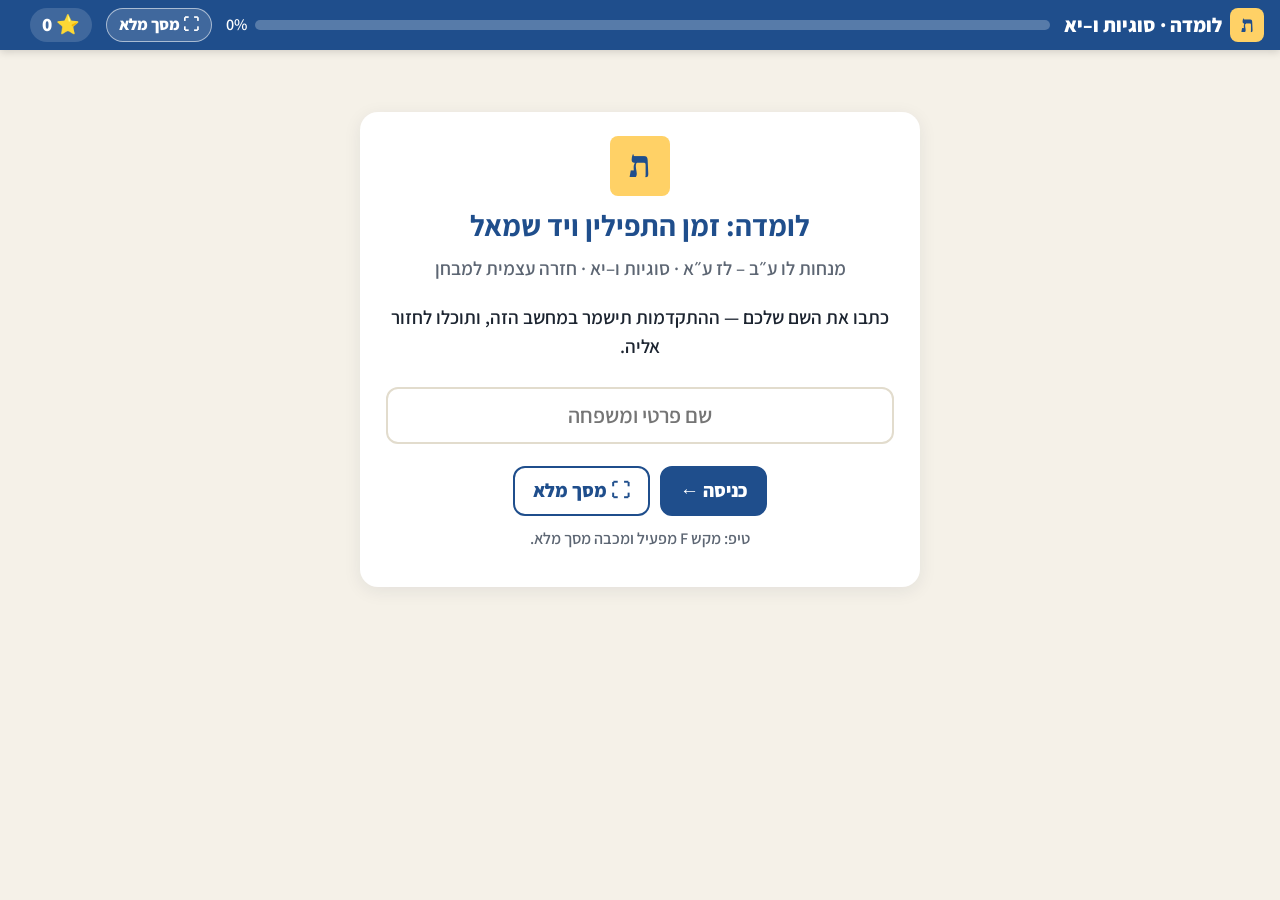
==== tefillin-sugyot-6-11/index.html @ 2b621ed3 "מאגר לומדות משותף: דף בית + לומדת תפילין ו–יא (מסך מלא, השלמת כיסוי)" ====
<!doctype html><html lang="he" dir="rtl"><head><meta charset="utf-8"><meta name="viewport" content="width=device-width,initial-scale=1">
<title>לומדה · סוגיות ו–יא · תפילין (מנחות לו ע״ב – לז ע״א)</title><style>@font-face{font-family:"Assistant";font-weight:600;font-display:swap;src:url([data-uri]) format("truetype")}
@font-face{font-family:"Assistant";font-weight:700;font-display:swap;src:url([data-uri]) format("truetype")}
@font-face{font-family:"Assistant";font-weight:800;font-display:swap;src:url([data-uri]) format("truetype")}
@font-face{font-family:"Frank Ruhl Libre";font-weight:700;font-display:swap;src:url([data-uri]) format("truetype")}
@font-face{font-family:"Frank Ruhl Libre";font-weight:800;font-display:swap;src:url([data-uri]) format("truetype")}
:root{--bg:#f5f1e8;--card:#fff;--ink:#1c2430;--muted:#5d6673;--navy:#1f4e8c;--navy2:#163a69;--gold:#ffd166;--gold2:#c9a227;--line:#e2dccd;--ok:#1f7a4d;--okbg:#e3f4ea;--bad:#b3261e;--badbg:#fbe8e6;--warn:#9a6700;--warnbg:#fff4d6;--side:#fbf8f1}
*{box-sizing:border-box}
html{font-size:19px}
body{margin:0;background:var(--bg);color:var(--ink);font-family:"Assistant",Arial,sans-serif;font-weight:600;line-height:1.55;direction:rtl}
button{font:inherit;cursor:pointer}
.topbar{position:sticky;top:0;z-index:20;display:flex;align-items:center;gap:14px;background:var(--navy);color:#fff;padding:8px 16px;box-shadow:0 2px 8px rgba(0,0,0,.15)}
.menu-btn{background:none;border:0;color:#fff;font-size:1.5rem;padding:0 4px;display:none}
.brand{display:flex;align-items:center;gap:8px;font-weight:800;font-size:1.05rem;white-space:nowrap}
.brand-mark{background:var(--gold);color:var(--navy);border-radius:8px;width:34px;height:34px;display:grid;place-items:center;font-family:"Frank Ruhl Libre",serif;font-weight:800;font-size:1.2rem}
.prog{flex:1;display:flex;align-items:center;gap:8px;font-size:.85rem}
.prog-bar{flex:1;height:10px;background:rgba(255,255,255,.25);border-radius:99px;overflow:hidden}
.prog-fill{height:100%;width:0;background:var(--gold);transition:width .4s}
.pts{background:rgba(255,255,255,.15);border-radius:99px;padding:2px 12px;font-weight:800;white-space:nowrap}
.who{font-size:.85rem;opacity:.9;white-space:nowrap}
.layout{display:flex;align-items:flex-start;max-width:1250px;margin:0 auto}
main{flex:1;min-width:0;padding:22px 20px 60px}
.side{width:290px;flex:0 0 290px;background:var(--side);border-inline-end:1px solid var(--line);min-height:calc(100vh - 52px);padding:14px 10px;position:sticky;top:52px;max-height:calc(100vh - 52px);overflow:auto}
.side h3{margin:6px 8px 8px;color:var(--navy);font-size:.9rem}
.side button.top{display:flex;width:100%;align-items:center;gap:10px;border:0;background:none;text-align:right;padding:9px 10px;border-radius:10px;font-weight:700;color:var(--ink)}
.side button.top:hover{background:#eef2f8}.side button.top.cur{background:#e2eaf6}
.side .ring{width:24px;height:24px;flex:0 0 24px;border-radius:50%;border:2px solid #c9c1ae;display:grid;place-items:center;font-size:.7rem;background:#fff}
.side .ring.part{background:conic-gradient(var(--gold2) var(--p),#fff 0)}
.side .ring.done{background:var(--ok);border-color:var(--ok);color:#fff}
.side .home-link{margin-top:10px;border-top:1px solid var(--line);padding-top:8px}
.scrim{position:fixed;inset:0;background:rgba(0,0,0,.35);z-index:25}
.card{background:var(--card);border-radius:18px;box-shadow:0 4px 18px rgba(30,40,60,.08);padding:24px 26px;max-width:900px;margin:0 auto}
.crumb{display:flex;gap:8px;align-items:center;color:var(--muted);font-size:.85rem;margin-bottom:6px;flex-wrap:wrap}
.pill{border-radius:99px;padding:1px 10px;font-weight:800;font-size:.8rem;background:#e7eef9;color:var(--navy)}
.pill.q{background:#fff1c9;color:#7a5200}.pill.g{background:#efe3ff;color:#5b21b6}.pill.w{background:#dff3e8;color:#14532d}
h1{font-size:1.55rem;color:var(--navy);margin:4px 0 10px;line-height:1.3}
.sub{color:var(--muted);margin:0 0 12px}
.gem{font-family:"Frank Ruhl Libre",serif;font-weight:700;font-size:1.22rem;line-height:1.85;background:#fbf6e9;border-inline-start:5px solid var(--gold2);border-radius:10px;padding:10px 16px;margin:10px 0}
.gem p{margin:4px 0}
.gem .tg{font-family:"Assistant",sans-serif;font-weight:800;font-size:.72rem;background:var(--navy);color:#fff;border-radius:99px;padding:1px 9px;margin-inline-end:8px;vertical-align:3px}
.points{margin:10px 0 0;padding-inline-start:22px}.points li{margin:6px 0}
.points b{color:#7a3e00}
.qtext{font-size:1.25rem;font-weight:800;margin:6px 0 12px;line-height:1.45}
.quote{font-family:"Frank Ruhl Libre",serif;font-weight:700;font-size:1.25rem;line-height:1.8;background:#fbf6e9;border-inline-start:5px solid var(--gold2);border-radius:10px;padding:8px 14px;margin:4px 0 12px}
.opts{display:grid;gap:10px}
.opt{display:flex;align-items:center;gap:12px;text-align:right;border:2px solid var(--line);background:#fff;border-radius:14px;padding:11px 14px;font-weight:700;font-size:1.05rem;transition:.15s}
.opt:hover:not(:disabled){border-color:var(--navy);background:#f3f7fd}
.opt .L{width:30px;height:30px;flex:0 0 30px;border-radius:50%;background:#e7eef9;color:var(--navy);display:grid;place-items:center;font-weight:800}
.opt.wrong{border-color:var(--bad);background:var(--badbg);opacity:.75}.opt.right{border-color:var(--ok);background:var(--okbg)}
.opt.gone{display:none}
.opt:disabled{cursor:default}
.tfrow{display:flex;gap:12px}.tfrow .opt{flex:1;justify-content:center;font-size:1.15rem}
.act{display:flex;gap:10px;align-items:center;flex-wrap:wrap;margin-top:16px}
.btn{border:2px solid var(--navy);background:#fff;color:var(--navy);border-radius:12px;padding:8px 18px;font-weight:800}
.btn.primary{background:var(--navy);color:#fff}.btn.primary:hover{background:var(--navy2)}
.btn.small{padding:4px 12px;font-size:.9rem}.btn:disabled{opacity:.45;cursor:default}
.btn.gold{background:var(--gold);border-color:var(--gold2);color:#3d2c00}
.feedback{margin-top:14px;border-radius:12px;padding:10px 14px;font-weight:700}
.feedback.ok{background:var(--okbg);color:var(--ok);border:1.5px solid #9ad3b4}
.feedback.bad{background:var(--badbg);color:var(--bad);border:1.5px solid #f0b2ac}
.feedback.warn{background:var(--warnbg);color:var(--warn);border:1.5px solid #f2d27a}
.feedback.info{background:#eef3fb;color:var(--navy2);border:1.5px solid #c4d5ef}
.feedback .why{display:block;color:var(--ink);font-weight:600;margin-top:4px}
.navrow{display:flex;justify-content:space-between;align-items:center;margin-top:20px;gap:10px}
.navrow .step{color:var(--muted);font-size:.85rem}
/* bank */
.banktext{font-size:1.15rem;line-height:2.6}
.slot{display:inline-block;min-width:110px;border-bottom:2.5px solid var(--navy);text-align:center;padding:0 8px;margin:0 3px;border-radius:6px 6px 0 0;cursor:pointer;color:var(--navy);font-weight:800;line-height:1.7;vertical-align:baseline;background:#f5f8fd}
.slot.sel{background:#fff3c4;border-color:var(--gold2)}.slot.ok{background:var(--okbg);border-color:var(--ok);color:var(--ok)}.slot.bad{background:var(--badbg);border-color:var(--bad);color:var(--bad)}
.chips{display:flex;flex-wrap:wrap;gap:8px;margin-top:12px;padding:10px;border:2px dashed #cdbf98;border-radius:12px;background:#fffdf6}
.chips .lbl{font-weight:800;color:#7a5200;margin-inline-end:4px;align-self:center}
.chip{border:2px solid #cdbf98;background:#fff;border-radius:99px;padding:4px 14px;font-weight:800;font-size:1.02rem}
.chip:hover{border-color:var(--navy)}.chip.used{opacity:.25;pointer-events:none}
/* match */
.match{display:grid;grid-template-columns:1fr 1fr;gap:10px 18px}
.match .head{font-weight:800;color:var(--muted);font-size:.85rem;text-align:center}
.mi{border:2px solid var(--line);background:#fff;border-radius:12px;padding:9px 12px;font-weight:700;text-align:right;display:flex;align-items:center;gap:8px;min-height:52px}
.mi.ar{font-family:"Frank Ruhl Libre",serif;font-size:1.15rem}
.mi.sel{border-color:var(--gold2);background:#fff6d6}
.mi .n{width:26px;height:26px;flex:0 0 26px;border-radius:50%;display:grid;place-items:center;color:#fff;font-size:.8rem;font-family:"Assistant",sans-serif;font-weight:800}
.mi.ok{border-color:var(--ok)!important;background:var(--okbg)}.mi.bad{border-color:var(--bad)!important;background:var(--badbg)}
/* sort */
.srow{display:flex;align-items:center;gap:10px;flex-wrap:wrap;border:2px solid var(--line);border-radius:12px;padding:8px 12px;margin-bottom:8px}
.srow .t{flex:1 1 240px;font-weight:700}
.srow .cats{display:flex;gap:6px;flex-wrap:wrap}
.cb{border:2px solid var(--line);background:#fff;border-radius:99px;padding:3px 12px;font-weight:800;font-size:.92rem}
.cb.on{background:var(--navy);border-color:var(--navy);color:#fff}
.srow.ok{border-color:var(--ok);background:var(--okbg)}.srow.bad{border-color:var(--bad);background:var(--badbg)}
/* order */
.oitem{display:flex;align-items:center;gap:10px;border:2px solid var(--line);background:#fff;border-radius:12px;padding:8px 10px;margin-bottom:8px;font-weight:700;cursor:grab;user-select:none}
.oitem .num{width:28px;height:28px;flex:0 0 28px;border-radius:50%;background:#e7eef9;color:var(--navy);display:grid;place-items:center;font-weight:800}
.oitem .t{flex:1}.oitem .mv{display:flex;flex-direction:column;gap:2px}
.oitem .mv button{border:1.5px solid var(--line);background:#fff;border-radius:6px;width:34px;height:24px;line-height:1;font-size:.8rem}
.oitem.drag{opacity:.4}.oitem.over{border-color:var(--gold2)}
.oitem.ok{border-color:var(--ok);background:var(--okbg)}.oitem.bad{border-color:var(--bad);background:var(--badbg)}
/* open */
textarea{width:100%;min-height:120px;font:inherit;font-size:1.05rem;border:2px solid var(--line);border-radius:12px;padding:10px 12px;resize:vertical}
textarea:focus,input:focus{outline:none;border-color:var(--navy)}
.model{background:#f3f8ef;border:1.5px solid #b9d9a6;border-radius:12px;padding:10px 14px;margin-top:12px}
.model b{color:var(--ok)}
.self{display:flex;gap:8px;flex-wrap:wrap;margin-top:10px}
.kw{display:flex;gap:6px;flex-wrap:wrap;margin-top:8px}.kw span{border-radius:99px;padding:1px 10px;font-size:.85rem;font-weight:800}
.kw .y{background:var(--okbg);color:var(--ok)}.kw .n{background:#f1f1f1;color:#777}
/* fill */
.fillrow{font-size:1.15rem;display:flex;align-items:center;gap:10px;flex-wrap:wrap}
.fillrow input{font:inherit;font-size:1.1rem;border:2px solid var(--line);border-radius:10px;padding:6px 10px;width:220px}
/* games */
.mem{display:grid;grid-template-columns:repeat(4,1fr);gap:10px}
.mc{height:92px;border-radius:14px;border:2px solid #cdbf98;background:var(--navy);color:transparent;font-weight:800;display:grid;place-items:center;padding:6px;text-align:center;transition:.2s;font-size:1rem}
.mc.up{background:#fff;color:var(--ink)}.mc.ar.up{font-family:"Frank Ruhl Libre",serif;font-size:1.12rem}
.mc.got{background:var(--okbg);border-color:var(--ok);color:var(--ok);cursor:default}
.mc:not(.up):not(.got)::after{content:"?";color:var(--gold);font-size:1.6rem}
.tiles{display:flex;flex-wrap:wrap;gap:8px;min-height:56px;padding:10px;border-radius:12px;border:2px dashed #cdbf98;background:#fffdf6;margin:8px 0}
.tiles.built{background:#f3f7fd;border-color:#b8c9e6}
.tile{border:2px solid #cdbf98;background:#fff;border-radius:10px;padding:6px 14px;font-family:"Frank Ruhl Libre",serif;font-weight:700;font-size:1.25rem}
.tile.l{min-width:46px;font-size:1.5rem}
.tile:hover{border-color:var(--navy)}
.lhint{color:var(--muted);font-weight:700}
/* home / login / end */
.login{max-width:560px;margin:40px auto;text-align:center}
.login input{font:inherit;font-size:1.15rem;border:2px solid var(--line);border-radius:12px;padding:10px 14px;width:100%;margin:6px 0;text-align:center}
.tgrid{display:grid;grid-template-columns:repeat(auto-fill,minmax(230px,1fr));gap:14px;margin:16px 0}
.tcard{border:2px solid var(--line);background:#fff;border-radius:16px;padding:14px 16px;text-align:right;display:flex;flex-direction:column;gap:4px;transition:.15s}
.tcard:hover{border-color:var(--navy);transform:translateY(-2px)}
.tcard .ic{font-size:1.7rem}.tcard .nm{font-weight:800;color:var(--navy);font-size:1.1rem}.tcard .sb{color:var(--muted);font-size:.85rem}
.bar{height:8px;background:#eee;border-radius:99px;overflow:hidden;margin-top:6px}.bar i{display:block;height:100%;background:var(--ok)}
.modes{display:flex;gap:10px;flex-wrap:wrap;justify-content:center;margin-top:10px}
.stars{font-size:2.2rem;text-align:center;letter-spacing:.15em}
.big{font-size:2.6rem;font-weight:800;color:var(--navy);text-align:center}
.tstat{display:grid;grid-template-columns:1fr 2fr auto;gap:8px 12px;align-items:center;margin:14px 0}
.toast{position:fixed;bottom:18px;left:50%;transform:translateX(-50%) translateY(80px);background:#222;color:#fff;border-radius:12px;padding:8px 18px;font-weight:700;transition:.3s;z-index:40}
.toast.show{transform:translateX(-50%) translateY(0)}
.confetti{position:fixed;top:-10px;width:10px;height:14px;z-index:50;animation:fall 1.4s linear forwards;border-radius:2px}
@keyframes fall{to{transform:translateY(105vh) rotate(540deg)}}
@media (max-width:900px){
 html{font-size:17px}
 .menu-btn{display:block}.who{display:none}
 .side{position:fixed;top:0;right:0;height:100vh;max-height:none;z-index:30;transform:translateX(105%);transition:.25s;box-shadow:-4px 0 18px rgba(0,0,0,.2)}
 .side.open{transform:none}
 main{padding:14px 10px 50px}.card{padding:18px 16px}
 .match{grid-template-columns:1fr 1fr;gap:8px}.mi{font-size:.95rem;padding:7px 8px}
 .mem{grid-template-columns:repeat(3,1fr)}.mc{height:84px;font-size:.92rem}
 .prog span{display:none}
}
@media (max-width:520px){.brand-text{display:none}.mem{grid-template-columns:repeat(2,1fr)}.tcard{padding:12px}}

/* click-to-translate */
.gw{cursor:pointer;border-bottom:2px dotted #c9a227;border-radius:3px;transition:background .15s;-webkit-tap-highlight-color:transparent}
.gw:hover,.gw.on{background:#fff0bf}.gw:focus{outline:2px solid #c9a227;outline-offset:1px}
.ghint{margin:2px 0 6px;color:var(--muted);font-size:.85rem}
.gpop{position:fixed;z-index:60;background:#fff;color:#166534;border:2px solid #16a34a;border-radius:10px;padding:7px 14px;box-shadow:0 8px 22px rgba(28,20,12,.2);font-family:"Assistant",sans-serif;font-weight:800;font-size:1.08rem;line-height:1.4;text-align:center;animation:gpin .18s ease-out}
.gpop small{display:block;color:#4b5563;font-weight:600;font-size:.86rem;margin-top:2px}
.gpop::after{content:"";position:absolute;left:var(--ax,50%);bottom:-8px;width:12px;height:12px;background:#fff;border:2px solid #16a34a;border-top:0;border-left:0;transform:translateX(-50%) rotate(45deg)}
.gpop.below::after{bottom:auto;top:-8px;transform:translateX(-50%) rotate(-135deg)}
@keyframes gpin{from{opacity:0;transform:translateY(5px)}to{opacity:1;transform:none}}

/* fullscreen */
.top-fs{background:rgba(255,255,255,.15);border:1.5px solid rgba(255,255,255,.55);color:#fff;border-radius:99px;padding:3px 12px;font-weight:800;font-size:.85rem;white-space:nowrap}
.top-fs:hover{background:rgba(255,255,255,.28)}
.fs-btn[hidden]{display:none}
body.is-fs .topbar{box-shadow:none}
@media (max-width:520px){.top-fs span{display:none}.top-fs{padding:2px 9px;font-size:1rem}}
</style></head><body>
<header class="topbar" id="topbar" hidden><button class="menu-btn" id="menuBtn" aria-label="תפריט">☰</button><div class="brand"><span class="brand-mark">ת</span><span class="brand-text">לומדה · סוגיות ו–יא</span></div><div class="prog"><div class="prog-bar"><div class="prog-fill" id="progFill"></div></div><span id="progText">0%</span></div><button class="fs-btn top-fs" type="button"></button><span class="pts">⭐ <span id="points">0</span></span><span class="who" id="whoName"></span></header>
<div class="layout"><nav class="side" id="side" hidden></nav><main id="view"></main></div><div class="scrim" id="scrim" hidden></div><div class="toast" id="toast"></div><div class="gpop" id="gpop" hidden></div>
<script>/* תוכן הלומדה — סוגיות ו–יא, מנחות לו ע"ב – לז ע"א.
   הגמרא לפי האתר (index.html), רש"י לפי "לשון המפרשים" באתר, תוספות לפי ספריא (מנחות לז ע"א), דפי העבודה של יא ושל קל וחומר. */
window.TOPICS = [
{ id:"f", num:"ו", title:"תפילין אחרי שקיעת החמה", sub:"עשה או לאו · ״השמר״", icon:"🌇", daf:"לו ע״ב",
  learn:{ title:"עשה או לאו?", gemara:[
    ["דעות","אָמַר רַבִּי אֶלְעָזָר: כׇּל הַמַּנִּיחַ תְּפִילִּין אַחַר שְׁקִיעַת הַחַמָּה עוֹבֵר בַּעֲשֵׂה, וְרַבִּי יוֹחָנָן אָמַר: עוֹבֵר בְּלָאו."],
    ["בירור","לֵימָא בְּרַבִּי אָבִין אָמַר רַבִּי אִילְעָא קָא מִיפַּלְגִי, דְּאָמַר רַבִּי אָבִין אָמַר רַבִּי אִילְעָא: כׇּל מָקוֹם שֶׁנֶּאֱמַר ״הִשָּׁמֶר״ ״פֶּן״ וְ״אַל״ — אֵינוֹ אֶלָּא לֹא תַעֲשֶׂה."],
    ["תירוץ","לָא, דְּכוּלֵּי עָלְמָא אִית לְהוּ דְּרַבִּי אָבִין. וְהָכָא בְּהָא קָא מִיפַּלְגִי: מָר סָבַר ״הִשָּׁמֶר״ דְּלָאו — לָאו, וְ״הִשָּׁמֶר״ דַּעֲשֵׂה — עֲשֵׂה; וּמָר סָבַר ״הִשָּׁמֶר״ דַּעֲשֵׂה נָמֵי לָאו."]],
    points:[
    "<b>מצוות עשה</b> — התורה אומרת <b>לעשות</b>. מי שלא עושה — <b>מבטל עשה</b>. <b>לאו</b> (לא תעשה) — התורה <b>אוסרת</b>. מי שעושה — <b>עובר בלאו</b>.",
    "העונש: על <b>לאו</b> — <b>מלקות</b> (רש״י: ״לאו גמור ללקות״); על <b>ביטול עשה</b> — <b>מכת מרדות</b>. לכן לאו חמור יותר.",
    "תפילין רק ביום: <b>״וְשָׁמַרְתָּ אֶת הַחֻקָּה הַזֹּאת לְמוֹעֲדָהּ מִיָּמִים יָמִימָה״</b> — ימים ולא לילות (רש״י ד״ה עובר בלאו: ״דכתיב ושמרת״).",
    "המסקנה: כולם מסכימים שכלל רבי אבין נכון. נחלקו רק ב<b>״השמר״ הנאמר על מצוות עשה</b> (כמו ״ושמרת״ בתפילין): לרבי אלעזר — עשה; לרבי יוחנן — <b>גם לאו</b>."]},
  qs:[
  {k:"sort", q:"מיינו: מצוות עשה או מצוות לא תעשה (לאו)?", cats:["מצוות עשה","לא תעשה (לאו)"],
   items:[["להניח תפילין",0],["לא לגנוב",1],["לשבת בסוכה בחג הסוכות",0],["לא לאכול חזיר",1],["לאכול מצה בליל הסדר",0],["לא לעשות מלאכה בשבת",1]],
   why:"מצוות עשה — התורה מצווה לעשות; לאו — התורה אוסרת לעשות."},
  {k:"match", q:"מי אמר מה? התאימו.", heads:["מי?","מה אמר?"],
   pairs:[["רבי אלעזר","המניח תפילין אחרי השקיעה עובר בעשה"],["רבי יוחנן","המניח תפילין אחרי השקיעה עובר בלאו"],["רבי אבין אמר רבי אילעא","״השמר״, ״פן״ ו״אל״ — לא תעשה"],["רש״י","״וכל השמר לא תעשה הוא״"]],
   why:"רבי אלעזר — עשה; רבי יוחנן — לאו; כלל רבי אבין: השמר, פן ואל — לא תעשה."},
  {k:"mc", q:"מה העונש על כל אחד?", opts:["על לאו — מלקות; על ביטול עשה — מכת מרדות","על שניהם — מלקות","על לאו — מכת מרדות; על ביטול עשה — מלקות","על שניהם אין שום עונש"],
   hint:"רש״י: ״לאו גמור ללקות״.", why:"רש״י: ״לאו גמור ללקות״ — על לאו לוקים מלקות. על ביטול עשה — מכת מרדות."},
  {k:"mc", q:"מי מחמיר יותר במי שמניח תפילין בלילה — ולמה?", opts:["רבי יוחנן — כי לדעתו עובר בלאו, והעונש על לאו (מלקות) חמור יותר","רבי אלעזר — כי עשה חמור מלאו","שניהם שווים — שניהם אוסרים","רבי אלעזר — כי הוא אמר ראשון"],
   why:"לרבי יוחנן עובר בלאו, ולאו חמור מעשה — העונש עליו מלקות."},
  {k:"mc", quote:"״וְשָׁמַרְתָּ אֶת הַחֻקָּה הַזֹּאת לְמוֹעֲדָהּ מִיָּמִים יָמִימָה״", q:"מה לומדים מן הפסוק הזה על תפילין (לפי רש״י)?", opts:["שמניחים תפילין ביום ולא בלילה","שמניחים תפילין רק בשבת","שצריך לשמור את התפילין שלא יאבדו","שמניחים תפילין על יד שמאל"],
   why:"״מימים ימימה״ — ימים ולא לילות. זו המצווה שעליה עובר המניח בלילה."},
  {k:"bank", q:"השלימו את הכלל של רבי אבין אמר רבי אילעא (בחרו מן המחסן):", text:"כל מקום שנאמר [השמר], [פן] ו[אל] — אינו אלא [לא תעשה].", extra:["עשה","ושמרת"],
   why:"״כׇּל מָקוֹם שֶׁנֶּאֱמַר הִשָּׁמֶר, פֶּן וְאַל — אֵינוֹ אֶלָּא לֹא תַעֲשֶׂה״."},
  {k:"mc", stage:1, quote:"לָא, דְּכוּלֵּי עָלְמָא אִית לְהוּ דְּרַבִּי אָבִין.", q:"איזה שלב בסוגיא זה?", opts:["תירוץ","קושיה / בירור","דעות","ראיה מפסוק"],
   why:"הגמרא דוחה את ההצעה שנחלקו בכלל של רבי אבין — זה התירוץ."},
  {k:"sort", q:"מיינו לפי רש״י: ״השמר״ הנאמר על איסור, או ״השמר״ הנאמר על מצוות עשה?", cats:["השמר הנאמר על איסור","השמר הנאמר על מצוות עשה"],
   items:[["״השמר בנגע הצרעת״ (שלא יקוץ את הנגע)",0],["״השמר לך פן תכרות ברית״",0],["״ושמרת את החוקה הזאת״ — תפילין ביום",1]],
   why:"רש״י: השמר בנגע צרעת ו״השמר לך פן תכרות ברית״ — לאו גמור. ״ושמרת״ של תפילין — השמר הנאמר על מצוות עשה."},
  {k:"tf", q:"לפי רבי יוחנן, גם ״השמר״ הנאמר על מצוות עשה הוא לאו.", a:true, why:"״וּמָר סָבַר הִשָּׁמֶר דַּעֲשֵׂה נָמֵי לָאו״ — זה רבי יוחנן."},
  {k:"open", q:"הסבירו במילים שלכם: למה לפי רבי יוחנן מי שמניח תפילין בלילה עובר בלאו?",
   model:"התפילין ביום ולא בלילה, מן הפסוק ״ושמרת את החוקה הזאת... מימים ימימה״. זה ״השמר״ הנאמר על מצוות עשה, ורבי יוחנן סובר שגם השמר כזה הוא לאו (כלל רבי אבין: השמר, פן ואל — לא תעשה). לכן המניח בלילה עובר בלאו.",
   kw:[["ושמרת","השמר"],["לאו","לא תעשה"],["לילה","ימים","לילות"]]},
  {k:"memory", q:"משחק זיכרון: מצאו זוגות — ארמית ותרגום.", pairs:[["קָא מִיפַּלְגִי","חולקים"],["דְּכוּלֵּי עָלְמָא אִית לְהוּ","שכולם סוברים"],["מָר סָבַר","זה סובר"],["נָמֵי","גם"],["לֵימָא","האם נאמר"]]}
  ]},

{ id:"g", num:"ז", title:"תפילין בלילה כדי לשומרן", sub:"מעשה ברבינא ורב אשי", icon:"🌙", daf:"לו ע״ב",
  learn:{ title:"מעשה ברב אשי", gemara:[
    ["היתר","וְאָמַר רַבִּי אֶלְעָזָר: וְאִם לְשׇׁמְרָן — מוּתָּר."],
    ["מעשה","וְאָמַר רָבִינָא: הֲוָה יָתֵיבְנָא קַמֵּיהּ דְּרַב אָשֵׁי וְחָשַׁךְ, וְהִנִּיחַ תְּפִילִּין, וַאֲמַרִי לֵיהּ: לְשׇׁמְרָן קָא בָעֵי לְהוּ מָר? וַאֲמַר לִי: אִין. וַחֲזֵיתֵיהּ לְדַעְתֵּיהּ דְּלָאו לְשׇׁמְרָן הוּא בָּעֵי, קָסָבַר: הֲלָכָה וְאֵין מוֹרִין כֵּן."]],
    points:[
    "<b>״לשומרן״</b> — רש״י: <b>״שלא יאבדו״</b>. מי שמניח תפילין כדי לשמור עליהן — מותר גם אחרי השקיעה.",
    "רבינא ראה את רב אשי מניח תפילין כשהחשיך ושאל: לשמור אותן אתה צריך? רב אשי ענה: <b>״אין״</b> — כן.",
    "אבל רבינא הבין שזו לא הסיבה האמיתית: רב אשי סובר <b>״הלכה ואין מורין כן״</b> — רש״י: הלילה זמן תפילין, אבל לא מורים כך לרבים, <b>שמא ישכחם ויישן בהן</b>."]},
  qs:[
  {k:"mc", quote:"וְאִם לְשׇׁמְרָן — מוּתָּר.", q:"מה פירוש ״לְשׇׁמְרָן״?", opts:["כדי שהתפילין לא יאבדו","כדי לשמור את המצווה בזמנה","כדי להתפלל בהן ערבית","כדי ללמוד בהן תורה"],
   hint:"רש״י: ״שלא...״", why:"רש״י: ״שלא יאבדו — מותר להניחן אפילו לאחר שקיעת החמה״."},
  {k:"match", q:"התאימו כל ביטוי ארמי מן המעשה לתרגום שלו.", heads:["ארמית","עברית"],
   pairs:[["הֲוָה יָתֵיבְנָא קַמֵּיהּ","הייתי יושב לפניו"],["וַאֲמַרִי לֵיהּ","ואמרתי לו"],["קָא בָעֵי לְהוּ מָר","רוצה אותם אדוני"],["וַאֲמַר לִי","ואמר לי"],["אִין","כן"],["וַחֲזֵיתֵיהּ לְדַעְתֵּיהּ","ראיתי את דעתו"]]},
  {k:"order", q:"סדרו את שלבי המעשה לפי הסדר:", items:["רבינא יושב לפני רב אשי","החשיך, ורב אשי מניח תפילין","רבינא שואל: לשמור אותן אתה צריך?","רב אשי עונה: ״אין״ — כן","רבינא מבין: רב אשי סובר ״הלכה ואין מורין כן״"]},
  {k:"tf", q:"רב אשי סובר שהלילה אינו זמן תפילין כלל.", a:false, why:"רש״י ד״ה קסבר הלכה: ״דלילה זמן תפילין הוא״ — רק אין מורין כן."},
  {k:"mc", q:"למה ״אין מורין כן״ — לא אומרים לרבים שמותר להניח תפילין בלילה?", opts:["שמא ישכח את התפילין עליו ויישן בהן","כי בלילה אסור לברך","כי רב אשי לא היה בטוח בדבר","כי בלילה אין רואים את התפילין"],
   hint:"רש״י: ״שמא...״", why:"רש״י: ״ואין מורין כן — שמא ישכחם וישן בהן״."},
  {k:"scramble", q:"סדרו את מילות הגמרא — מה סובר רב אשי?", words:["קָסָבַר:","הֲלָכָה","וְאֵין","מוֹרִין","כֵּן"], tr:"הוא סובר: זו ההלכה, אבל לא מורים כך לרבים."},
  {k:"open", q:"איך רבינא הבין מה באמת חושב רב אשי, אף שרב אשי ענה ״לשמרן״? ולמה רב אשי לא גילה את דעתו?",
   model:"רב אשי הניח תפילין כשהחשיך, ורבינא הבין שהסיבה אינה רק לשמור עליהן: רב אשי סובר ״הלכה ואין מורין כן״ — הלילה זמן תפילין, אבל לא מורים כך לרבים שמא ישכחו ויישנו בהן. לכן ענה שזה ״לשמרן״.",
   kw:[["הלכה"],["אין מורין","מורים","להורות"],["ישכח","יישן","ישן"]]}
  ]},

{ id:"h", num:"ח", title:"הסחת דעת מן התפילין", sub:"קל וחומר מן הציץ", icon:"👑", daf:"לו ע״ב",
  learn:{ title:"קל וחומר מן הציץ", gemara:[
    ["דין","אָמַר רַבָּה בַּר רַב הוּנָא: חַיָּיב אָדָם לְמַשְׁמֵשׁ בַּתְּפִילִּין בְּכׇל שָׁעָה."],
    ["ראיה","קַל וָחוֹמֶר מִצִּיץ: וּמָה צִיץ שֶׁאֵין בּוֹ אֶלָּא אַזְכָּרָה אַחַת, אָמְרָה תּוֹרָה ״וְהָיָה עַל מִצְחוֹ תָּמִיד״ — שֶׁלֹּא יַסִּיחַ דַּעְתּוֹ מִמֶּנּוּ; תְּפִילִּין שֶׁיֵּשׁ בָּהֶן אַזְכָּרוֹת הַרְבֵּה — עַל אַחַת כַּמָּה וְכַמָּה!"]],
    points:[
    "<b>למשמש</b> — לגעת בתפילין, כדי <b>שלא יסיח דעתו</b> מהן.",
    "<b>אזכרה</b> = <b>שם של ה׳</b>. ב<b>ציץ</b> של הכהן הגדול (על מצחו) — אזכרה <b>אחת</b>; בתפילין — אזכרות <b>הרבה</b>.",
    "<b>קל וחומר</b>: משווים מקרה <b>קל</b> למקרה <b>חמור</b>. אם הדין חל במקרה הקל — <b>על אחת כמה וכמה</b> שהוא חל במקרה החמור.",
    "כאן: הציץ הוא הקל, התפילין הן החמור. אם על הציץ נאמר ״תמיד״ — קל וחומר שאסור להסיח דעת מן התפילין."]},
  qs:[
  {k:"mc", quote:"חַיָּיב אָדָם לְמַשְׁמֵשׁ בַּתְּפִילִּין בְּכׇל שָׁעָה", q:"מה פירוש ״לְמַשְׁמֵשׁ בַּתְּפִילִּין״?", opts:["לגעת בתפילין כדי לא להסיח דעת מהן","לחלוץ ולהניח אותן שוב ושוב","לבדוק אצל סופר שהן כשרות","לנקות את הרצועות"],
   why:"נוגעים בתפילין כל הזמן — שלא יסיח דעתו מהן."},
  {k:"fill", q:"השלימו:", before:"אַזְכָּרָה היא שם של", after:"", alts:["ה","השם","הקבה","הקדוש ברוך הוא","ה'","הקב\"ה"], why:"אזכרה = שם ה׳. בציץ אחת, בתפילין הרבה."},
  {k:"bank", q:"בנו את הקל וחומר של רבה בר רב הונא (בחרו מן המחסן):", text:"בציץ יש רק [אזכרה אחת], ובתפילין יש [אזכרות הרבה]. על הציץ אמרה התורה ״והיה על מצחו [תמיד]״ — שלא [יסיח דעתו] ממנו. לכן [על אחת כמה וכמה] בתפילין.", extra:["פעם בשנה","ישכח"],
   why:"זה בדיוק לשון הגמרא: ״ומה ציץ שאין בו אלא אזכרה אחת... תפילין שיש בהן אזכרות הרבה — על אחת כמה וכמה״."},
  {k:"mc", q:"במקרה הזה — מה ה״קל״ ומה ה״חמור״?", opts:["הציץ הוא הקל, והתפילין הן החמור","התפילין הן הקל, והציץ הוא החמור","שניהם קלים","שניהם חמורים באותה מידה"],
   why:"בתפילין יש אזכרות הרבה — הן החמורות."},
  {k:"match", q:"תרגול מדף העבודה: התאימו לכל מקרה ״קל״ את המקרה ה״חמור״ שלו.", heads:["הקל","החמור"],
   pairs:[["חנות מכולת קטנה מתקינה מצלמות","סניף בנק ענק"],["התורה מצווה לעזור גם לשונא שבהמתו נפלה","לעזור לחבר טוב"],["ציץ — אזכרה אחת","תפילין — אזכרות הרבה"],["מרים דיברה על משה מתוך דאגה — ונענשה","מי שמדבר על חברו מתוך שנאה"]],
   why:"בכל זוג: אם כך בקל — על אחת כמה וכמה בחמור."},
  {k:"tf", q:"קל וחומר פירושו: אם הדין חל במקרה החמור — כל שכן במקרה הקל.", a:false, why:"להפך: מן הקל לומדים על החמור."},
  {k:"open", q:"חברו קל וחומר משלכם (״אם... — קל וחומר ש...״), וכתבו מה הקל ומה החמור.",
   model:"לדוגמה: אם אסור לדבר בכיתה בזמן שהמורה מסביר — קל וחומר שאסור לדבר בבית הכנסת בזמן קריאת התורה. הקל: הכיתה; החמור: קריאת התורה.",
   kw:[["קל וחומר","כל שכן","על אחת כמה וכמה","קו״ח"],["אם"]]}
  ]},

{ id:"i", num:"ט", title:"באיזו יד? · חלק א", sub:"שלושה פסוקים · רבי יוסי החורם", icon:"✋", daf:"לו ע״ב – לז ע״א",
  learn:{ title:"״ידך״ — זו שמאל", gemara:[
    ["ברייתא","תָּנוּ רַבָּנַן: ״יָדְךָ״ — זוֹ שְׂמֹאל. אַתָּה אוֹמֵר שְׂמֹאל, אוֹ אֵינוֹ אֶלָּא יָמִין?"],
    ["סיוע","תַּלְמוּד לוֹמַר: ״אַף יָדִי יָסְדָה אֶרֶץ וִימִינִי טִפְּחָה שָׁמָיִם״, וְאוֹמֵר: ״יָדָהּ לַיָּתֵד תִּשְׁלַחְנָה וִימִינָהּ לְהַלְמוּת עֲמֵלִים״, וְאוֹמֵר: ״לָמָּה תָשִׁיב יָדְךָ וִימִינֶךָ מִקֶּרֶב חֵיקְךָ כַלֵּה״."],
    ["קושיה","רַבִּי יוֹסֵי הַחוֹרָם אוֹמֵר: מָצִינוּ יָמִין שֶׁנִּקְרָא יָד, שֶׁנֶּאֱמַר: ״וַיַּרְא יוֹסֵף כִּי יָשִׁית אָבִיו יַד יְמִינוֹ״."],
    ["תשובה","וְאִידַּךְ — ״יַד יְמִינוֹ״ אִיקְּרִי, ״יָד״ סְתָמָא לָא אִיקְּרִי."]],
    points:[
    "בתורה כתוב רק <b>״ידך״</b> — לא מפורש איזו יד.",
    "בשלושה פסוקים כתובים גם <b>״יד״</b> וגם <b>״ימין״</b>. רש״י: ״מדכתיב ידי וימין — שמע מינה יד היינו שמאל״.",
    "<b>רבי יוסי החורם</b> מקשה: מצאנו שגם ימין נקראת יד — ״יד ימינו״ (יעקב ויוסף).",
    "התשובה: רק כשכתוב במפורש <b>״יד ימינו״</b> זו ימין; <b>״יד״ סתם</b> — אינה ימין."]},
  qs:[
  {k:"mc", q:"למה הברייתא צריכה בכלל להוכיח ש״ידך״ היא שמאל?", opts:["כי בתורה כתוב רק ״ידך״, ולא מפורש איזו יד","כי בתורה כתוב במפורש ״יד ימין״","כי רוב האנשים כותבים בשמאל","כי התפילין קשורות על הראש"],
   why:"״ידך״ סתם — צריך ללמוד מאיזה פסוק שזו שמאל."},
  {k:"match", q:"השלימו כל פסוק: התאימו את חלק ה״יד״ לחלק ה״ימין״ שלו.", heads:["יד","ימין"],
   pairs:[["אַף יָדִי יָסְדָה אֶרֶץ","וִימִינִי טִפְּחָה שָׁמָיִם"],["יָדָהּ לַיָּתֵד תִּשְׁלַחְנָה","וִימִינָהּ לְהַלְמוּת עֲמֵלִים"],["לָמָּה תָשִׁיב יָדְךָ","וִימִינֶךָ מִקֶּרֶב חֵיקְךָ כַלֵּה"]],
   gem:true, why:"בכל פסוק — גם יד וגם ימין."},
  {k:"bank", q:"איך הפסוקים מוכיחים? השלימו מן המחסן:", text:"בכל פסוק כתובים גם [יד] וגם [ימין]. מכיוון שה[ימין] כתוב לחוד — ה״יד״ בפסוק היא [שמאל].", extra:["ראש","לב"],
   why:"רש״י: ״מדכתיב ידי וימין — שמע מינה יד היינו שמאל״."},
  {k:"mc", stage:1, quote:"מָצִינוּ יָמִין שֶׁנִּקְרָא יָד, שֶׁנֶּאֱמַר: ״וַיַּרְא יוֹסֵף כִּי יָשִׁית אָבִיו יַד יְמִינוֹ״", q:"איזה שלב בסוגיא זה?", opts:["קושיה","תשובה / תירוץ","ראיה לברייתא","דין"],
   why:"רבי יוסי החורם מקשה על הראיה מן הפסוקים."},
  {k:"mc", quote:"״יַד יְמִינוֹ״ אִיקְּרִי, ״יָד״ סְתָמָא לָא אִיקְּרִי",noGloss:1, q:"מה ענו לרבי יוסי החורם?", opts:["רק כשכתוב ״יד ימינו״ זו ימין; ״יד״ סתם אינה ימין","אצל יוסף ״יד״ היא תמיד שמאל","רבי יוסי החורם צודק — מניחים בימין","הפסוק אצל יוסף מדבר על יד חלשה"],
   why:"״יד ימינו״ — נקראת כך רק עם המילה ״ימינו״. ״יד״ סתם — לא."},
  {k:"match", q:"תרגמו: התאימו ארמית לעברית.", heads:["ארמית","עברית"],
   pairs:[["תָּנוּ רַבָּנַן","שנו חכמים"],["וְאִידַּךְ","והתנא האחר"],["אִיקְּרִי","נקרא"],["סְתָמָא לָא אִיקְּרִי","סתם אינה נקראת"]]},
  {k:"open", q:"כתבו את הוויכוח כשיחה קצרה: מה אומר רבי יוסי החורם, ומה עונים לו?",
   model:"רבי יוסי החורם: ״מצאנו שגם ימין נקראת יד — ׳יד ימינו׳ אצל יוסף!״ התשובה: ״שם כתוב במפורש ׳ימינו׳. אבל ׳יד׳ סתם — אינה ימין, ולכן ׳ידך׳ היא שמאל.״",
   kw:[["יד ימינו","ימינו"],["סתם","סתמא"],["שמאל"]]}
  ]},

{ id:"j", num:"י", title:"באיזו יד? · חלק ב", sub:"רבי נתן · רב אשי ״ידכה״", icon:"✍️", daf:"לז ע״א",
  learn:{ title:"עוד שתי דרכים: רבי נתן ורב אשי", gemara:[
    ["סיוע","רַבִּי נָתָן אוֹמֵר: אֵינוֹ צָרִיךְ, הֲרֵי הוּא אוֹמֵר ״וּקְשַׁרְתָּם״ ״וּכְתַבְתָּם״ — מָה כְּתִיבָה בְּיָמִין, אַף קְשִׁירָה בְּיָמִין; וְכֵיוָן דִּקְשִׁירָה בְּיָמִין — הַנָּחָה בִּשְׂמֹאל הִיא."],
    ["השלמה","וְרַבִּי יוֹסֵי הַחוֹרָם, הַנָּחָה דְּבִשְׂמֹאל מְנָא לֵיהּ? נָפְקָא לֵיהּ מֵהֵיכָא דְּנָפְקָא לֵיהּ לְרַבִּי נָתָן."],
    ["סיוע","רַב אָשֵׁי אָמַר: מִ״יָּדְכָה״ כְּתִיב, בְּהֵ״י — כֵּהָה."],
    ["קושיה","אֲמַר לֵיהּ רַבִּי אַבָּא לְרַב אָשֵׁי: וְאֵימָא ״יָדְךָ״ שֶׁבְּכֹחַ? אֲמַר לֵיהּ: מִי כְּתִיב בְּחֵי״ת?"]],
    points:[
    "<b>רבי נתן</b>: ״וקשרתם״ סמוך ל״וכתבתם״ — כותבים ב<b>ימין</b>, אז גם קושרים ב<b>ימין</b>. רש״י: אם התפילין על ימין — אי אפשר לקשור אותן בימין, ולכן <b>ההנחה בשמאל</b>.",
    "<b>רבי יוסי החורם</b> (שדחה את הפסוקים) לומד <b>מאותו מקום של רבי נתן</b>.",
    "<b>רב אשי</b>: ״ידכה״ כתוב ב<b>ה׳</b> — מחלקים לשתי מילים: <b>יד + כהה</b> = יד חלשה = שמאל (רש״י: ״יד כהה, עמיא בלא כח״).",
    "<b>רבי אבא</b>: אולי ״ידך שבכח״ — היד החזקה? <b>רב אשי</b>: אז היה כתוב ב<b>ח׳</b> (״ידכח״, מלשון כח) — ״מי כתיב בחי״ת?״"]},
  qs:[
  {k:"order", q:"סדרו את שרשרת הלימוד של רבי נתן:", items:["״וּכְתַבְתָּם״ — כותבים ביד ימין","״וּקְשַׁרְתָּם״ — גם קושרים ביד ימין","מי שקושר בימין — ידו הימנית עסוקה בקשירה","לכן מניחים את התפילין על יד שמאל"]},
  {k:"mc", q:"לפי רש״י, למה ״קשירה בימין״ פירושה ״הנחה בשמאל״?", opts:["אם התפילין על יד ימין — אי אפשר לקשור אותן ביד ימין","כי יד שמאל קרובה ללב","כי כך כתוב במפורש בתורה","כי הכתיבה נעשית בשמאל"],
   hint:"נסו לקשור משהו על היד שבה אתם קושרים...", why:"רש״י: ״דאי הנחה על ימין — שוב אינו יכול לקושרה בימין״."},
  {k:"mc", quote:"וְרַבִּי יוֹסֵי הַחוֹרָם, הַנָּחָה דְּבִשְׂמֹאל מְנָא לֵיהּ?", q:"מאיפה רבי יוסי החורם יודע שמניחים בשמאל?", opts:["מאותו מקום של רבי נתן — ״וקשרתם״ ״וכתבתם״","מן הפסוק ״יד ימינו״","מ״ידכה״ של רב אשי","הוא סובר שמניחים בימין"],
   why:"״נָפְקָא לֵיהּ מֵהֵיכָא דְּנָפְקָא לֵיהּ לְרַבִּי נָתָן״."},
  {k:"bank", q:"פרקו את המילה ״יָדְכָה״ כמו רב אשי:", text:"״יָדְכָה״ = [יד] + [כהה] — כלומר יד [חלשה], יד שמאל.", extra:["כח","חזקה","כף"],
   why:"רב אשי: ״בְּהֵ״י — כֵּהָה״. רש״י: ״יד כהה, עמיא בלא כח״."},
  {k:"mc", q:"רבי אבא הציע ״ידך שבכח״. אילו זו הייתה הכוונה — איך הייתה המילה צריכה להיכתב?", opts:["ידכח — בח׳, מלשון כח","ידכה — בה׳","ידך — בלי אות נוספת","ידיך — בלשון רבים"],
   why:"רב אשי: ״מי כתיב בחי״ת?״ — לא כתוב ״ידכח״ אלא ״ידכה״."},
  {k:"match", q:"תרגמו: התאימו ארמית לעברית.", heads:["ארמית","עברית"],
   pairs:[["מְנָא לֵיהּ","מניין לו"],["נָפְקָא לֵיהּ מֵהֵיכָא דְּנָפְקָא לֵיהּ","יוצא לו מאותו מקום"],["וְכֵיוָן","והואיל"],["וְאֵימָא","שמא תאמר"],["מִי כְּתִיב","האם כתוב"]]},
  {k:"tf", q:"רבי אבא חשב ש״ידך״ אולי היא היד החזקה.", a:true, why:"״וְאֵימָא יָדְךָ שֶׁבְּכֹחַ״ — היד שיש בה כוח."}
  ]},

{ id:"k", num:"יא", title:"איטר, שולט בשתי ידיו וגידם", sub:"רש״י ותוספות · תירוץ אביי", icon:"🤲", daf:"לז ע״א",
  learn:{ title:"מי מניח — ועל איזו יד?", gemara:[
    ["דעות","כְּתַנָּאֵי: ״יָדְכָה״ בְּהֵ״י — זוֹ שְׂמֹאל. אֲחֵרִים אוֹמְרִים: ״יָדְךָ״ לְרַבּוֹת אֶת הַגִּידֵּם."],
    ["ברייתא ב","תַּנְיָא אִידַּךְ: אֵין לוֹ זְרוֹעַ — פָּטוּר מִן הַתְּפִילִּין; אֲחֵרִים אוֹמְרִים: ״יָדְכָה״ לְרַבּוֹת אֶת הַגִּידֵּם."],
    ["ברייתא","תָּנוּ רַבָּנַן: אִטֵּר מַנִּיחַ תְּפִילִּין בִּימִינוֹ, שֶׁהוּא שְׂמֹאלוֹ."],
    ["קושיה","וְהָתַנְיָא: מַנִּיחַ בִּשְׂמֹאלוֹ שֶׁהוּא שְׂמֹאלוֹ שֶׁל כׇּל אָדָם!"],
    ["תירוץ","אֲמַר אַבַּיֵּי: כִּי תַּנְיָא הָהִיא — בְּשׁוֹלֵט בִּשְׁתֵּי יָדָיו."]],
    points:[
    "<b>גידם</b> — רש״י: ״שאין לו יד״: כף היד נקטעה, אבל <b>הזרוע נשארה</b> — <b>חייב</b> (״ידכה״ — יד רצוצה ומקולקלת).",
    "<b>אין לו זרוע</b> (שמאל) — <b>פטור</b>, כי אין לו מקום להניח תפילין של יד.",
    "תוספות: <b>״מר אמר חדא ומר אמר חדא ולא פליגי״</b> — בברייתא השנייה אין מחלוקת: כל אחד מדבר על מקרה אחר.",
    "<b>איטר</b> (רוב כוחו בשמאל) מניח על <b>ימינו</b> — שהיא החלשה שלו. <b>אביי</b>: הברייתא ״מניח בשמאלו״ מדברת ב<b>שולט בשתי ידיו</b> — מניח בשמאל, ״שמאל לכל אדם״ (רש״י)."]},
  qs:[
  {k:"sort", q:"מיינו: על איזו יד מניח כל אחד — או שהוא פטור?", cats:["יד ימין","יד שמאל","פטור"],
   items:[["אדם רגיל (כוחו בימין)",1],["איטר — רוב כוחו בשמאל",0],["שולט בשתי ידיו",1],["מי שאין לו זרוע שמאל כלל",2]],
   why:"איטר — בימינו שהיא שמאלו; שולט בשתי ידיו — בשמאל כמו כל אדם; אין לו זרוע — פטור."},
  {k:"mc", q:"מה ההבדל בין גידם לבין מי שאין לו זרוע?", opts:["לגידם אין כף יד אבל יש זרוע — ולמי שאין לו זרוע אין מקום להניח","גידם הוא איטר, ומי שאין לו זרוע הוא שולט בשתי ידיו","אין שום הבדל — שניהם פטורים","לגידם אין זרוע, ולשני אין רק אצבע"],
   hint:"רש״י על הגידם: ״שאין לו יד״...", why:"גידם — כף ידו נקטעה, הזרוע נשארה: חייב. אין לו זרוע — פטור."},
  {k:"tf", quote:"תוספות: ״מָר אָמַר חֲדָא וּמָר אָמַר חֲדָא, וְלָא פְּלִיגֵי״",noGloss:1, q:"לפי תוספות, תנא קמא ו״אחרים״ בברייתא השנייה חולקים זה על זה.", a:false,
   why:"״ולא פליגי״ — תנא קמא מדבר על מי שאין לו זרוע (פטור), ו״אחרים״ על גידם שיש לו זרוע (חייב)."},
  {k:"mc", stage:1, quote:"וְהָתַנְיָא: מַנִּיחַ בִּשְׂמֹאלוֹ שֶׁהוּא שְׂמֹאלוֹ שֶׁל כׇּל אָדָם!", q:"איזה שלב בסוגיא זה?", opts:["קושיה","תירוץ","דעות","הלכה למסקנה"],
   why:"״והתניא״ — מביאים ברייתא שסותרת: זו קושיה."},
  {k:"mc", q:"איך אביי מיישב את שתי הברייתות על האיטר?", opts:["הברייתא ״מניח בשמאלו״ מדברת במי ששולט בשתי ידיו","הברייתא ״והתניא״ היא טעות","איטר בוחר באיזו יד להניח, כרצונו","אחת מדברת ביום ואחת בלילה"],
   why:"״אֲמַר אַבַּיֵּי: כִּי תַּנְיָא הָהִיא — בְּשׁוֹלֵט בִּשְׁתֵּי יָדָיו״."},
  {k:"match", q:"תרגמו: התאימו ארמית לעברית.", heads:["ארמית","עברית"],
   pairs:[["כְּתַנָּאֵי","כמחלוקת תנאים"],["תַּנְיָא אִידַּךְ","נשנתה ברייתא אחרת"],["וְהָתַנְיָא","והרי שנויה ברייתא"],["כִּי תַּנְיָא הָהִיא","כשנשנתה הברייתא הזו"],["מָר אָמַר חֲדָא","זה אמר דבר אחד"],["וְלָא פְּלִיגֵי","ואינם חולקים"]]},
  {k:"open", q:"הסבירו: מה צריך כדי להיות חייב בתפילין של יד? היעזרו בגידם, במי שאין לו זרוע ובתוספות.",
   model:"צריך מקום להניח — הזרוע. גידם (אין לו כף יד, יש זרוע) — חייב, כי יש לו זרוע. מי שאין לו זרוע שמאל — פטור, כי אין לו מקום להניח. לכן תוספות אומרים ״ולא פליגי״ — כל אחד בברייתא מדבר על מקרה אחר.",
   kw:[["זרוע"],["גידם"],["פטור"],["חייב"]]}
  ]},

{ id:"z", num:"★", title:"סיכום ומשחקי ארמית", sub:"שלושה מקורות · משחקים", icon:"🏆", daf:"ו–יא",
  learn:{ title:"סיכום: שלושה מקורות ליד שמאל", gemara:[
    ["ט","״אַף יָדִי יָסְדָה אֶרֶץ וִימִינִי טִפְּחָה שָׁמָיִם״ — ״יד״ לחוד ו״ימין״ לחוד."],
    ["י","מָה כְּתִיבָה בְּיָמִין, אַף קְשִׁירָה בְּיָמִין."],
    ["י","מִ״יָּדְכָה״ כְּתִיב, בְּהֵ״י — כֵּהָה."]],
    points:[
    "<b>תנא קמא בברייתא</b> (״תנו רבנן״) — משלושה פסוקים שכתוב בהם ״יד״ וגם ״ימין״.",
    "<b>רבי נתן</b> — מ״וקשרתם״ ״וכתבתם״: כתיבה בימין, קשירה בימין, הנחה בשמאל.",
    "<b>רב אשי</b> — מ״ידכה״ בה׳: יד כהה, היד החלשה.",
    "ועכשיו — משחקי ארמית מכל הסוגיות! 🎮"]},
  qs:[
  {k:"match", q:"מי לומד מאיפה? התאימו.", heads:["מי?","מאיפה לומד שמניחים בשמאל?"],
   pairs:[["תנא קמא בברייתא (״תנו רבנן״)","שלושה פסוקים עם ״יד״ וגם ״ימין״"],["רבי נתן","״וקשרתם״ ״וכתבתם״ — כתיבה וקשירה בימין"],["רב אשי","״ידכה״ בה׳ — יד כהה"]]},
  {k:"open", q:"כתבו מהזיכרון את שלושת המקורות לכך שמניחים תפילין ביד שמאל — ומי אמר כל אחד.",
   model:"1. תנא קמא בברייתא — מפסוקים שכתוב בהם ״יד״ וגם ״ימין״ (״אף ידי יסדה ארץ וימיני טפחה שמים״). 2. רבי נתן — ״וקשרתם... וכתבתם״: כתיבה בימין, קשירה בימין, ולכן הנחה בשמאל. 3. רב אשי — ״ידכה״ בה׳: יד כהה, חלשה.",
   kw:[["פסוק","ימין","ימיני"],["רבי נתן","וקשרתם","וכתבתם"],["רב אשי","ידכה","כהה"]]},
  {k:"memory", q:"משחק זיכרון גדול: ארמית מכל הסוגיות.", pairs:[["הֲוָה יָתֵיבְנָא קַמֵּיהּ","הייתי יושב לפניו"],["קָסָבַר","סובר"],["וְאִידַּךְ","והתנא האחר"],["מְנָא לֵיהּ","מניין לו"],["מִי כְּתִיב","האם כתוב"],["וְלָא פְּלִיגֵי","ואינם חולקים"]], big:1},
  {k:"letters", q:"אותיות מבולבלות: סדרו את האותיות למילה הארמית.", items:[["אידך","האחר"],["קסבר","סובר"],["נמי","גם"],["איקרי","נקרא"],["פליגי","חולקים"]]},
  {k:"scramble", q:"סדרו את מילות הגמרא (סוגיה ט):", words:["״יַד","יְמִינוֹ״","אִיקְּרִי,","״יָד״","סְתָמָא","לָא","אִיקְּרִי"], tr:"״יד ימינו״ נקראת (ימין); ״יד״ סתם — אינה נקראת (ימין)."}
  ]}
];

/* ---- תוספת: השלמת כיסוי מול המבחן ודף החזרה ---- */
(function(){var add={
 f:[{k:"mc",q:"מה פירוש ״ביטול עשה״?",opts:["לא לקיים מצווה שהתורה ציוותה לעשות","לעשות מעשה שהתורה אסרה","לקיים מצווה פעמיים","לעשות מצווה בלי ברכה"],hint:"״עשה״ = מצווה לעשות משהו.",why:"מצוות עשה — התורה אומרת לעשות. מי שלא עושה ״מבטל עשה״. לאו — התורה אוסרת לעשות, ומי שעושה ״עובר בלאו״."}],
 h:[{k:"mc",q:"״אם אסור לרוץ במסדרון של בית הספר — קל וחומר שאסור לרוץ בבית הכנסת.״ מה המקרה הקל?",opts:["המסדרון של בית הספר","בית הכנסת","הריצה","בית הספר כולו"],why:"המקרה הקל = המקום הפחות חשוב (המסדרון). אם שם אסור — כל שכן במקום החשוב יותר."},
    {k:"mc",q:"באותו קל וחומר (מסדרון ← בית הכנסת): מה המסקנה?",opts:["שבבית הכנסת אסור לרוץ — כי הוא חשוב וקדוש יותר מן המסדרון","שבמסדרון מותר לרוץ","שבבית הכנסת מותר לרוץ בזמן ההפסקה","שאין קשר בין שני המקומות"],why:"המסקנה עוברת מן הקל אל החמור: אם במסדרון אסור — בבית הכנסת, שהוא חמור יותר, על אחת כמה וכמה."},
    {k:"mc",q:"למה התפילין ״חמורות״ יותר מן הציץ?",opts:["כי בתפילין יש אזכרות הרבה, ובציץ רק אזכרה אחת","כי את הציץ לובש רק הכהן הגדול","כי התפילין מונחות גם על היד","כי הציץ עשוי זהב"],hint:"מה יש בציץ ״אחת״ ובתפילין ״הרבה״?",why:"״ציץ שאין בו אלא אזכרה אחת... תפילין שיש בהן אזכרות הרבה — על אחת כמה וכמה!״"}],
 i:[{k:"scramble",q:"סדרו את הפסוק מן הברייתא (ישעיהו מח, יג):",words:["אַף","יָדִי","יָסְדָה","אֶרֶץ","וִימִינִי","טִפְּחָה","שָׁמָיִם"],tr:"״ידי״ ו״ימיני״ כתובים בנפרד — ״יד״ סתם היא שמאל."},
    {k:"mc",q:"מה הקשה רבי יוסי החורם?",opts:["מצאנו בתורה שגם יד ימין נקראת ״יד״ — אז אולי ״ידך״ היא ימין","מצאנו שתפילין מניחים רק בלילה","אין פסוק שמזכיר יד ימין","יוסף הניח תפילין על יד ימין"],quote:"מָצִינוּ יָמִין שֶׁנִּקְרָא יָד, שֶׁנֶּאֱמַר: ״וַיַּרְא יוֹסֵף כִּי יָשִׁית אָבִיו יַד יְמִינוֹ״",why:"אצל יעקב ויוסף הימין נקראת ״יד״ — ולכן אולי גם ״ידך״ בתפילין היא ימין."}],
 j:[{k:"mc",q:"באיזו אות נגמרת המילה ״יָדְכָה״ שבתורה?",opts:["ה","ח","ך","א"],why:"״מִ׳יָּדְכָה׳ כְּתִיב, בְּהֵ״י — כֵּהָה״: בסוף המילה יש ה׳, ולכן רב אשי קורא בה ״יד כהה״ — יד חלשה."}]
};window.TOPICS.forEach(function(t){if(add[t.id])t.qs=t.qs.concat(add[t.id]);});})();
</script><script>/* מילון לחיצה — לשון הגמרא בלומדה.
   s:"site" = תרגום מתוך האתר (LITERAL / data/sugyot/*.json); s:"new" = תרגום שנוסף ללומדה (לבדיקת המורה).
   t = רק בסוגיות האלה (כשהתרגום תלוי בהקשר). */
window.GLOSS=[
 {ar:"לֵימָא",he:"האם נאמר",s:"site"},
 {ar:"קָא מִיפַּלְגִי",he:"חולקים",s:"site"},
 {ar:"וְהָכָא בְּהָא קָא מִיפַּלְגִי",he:"וכאן חולקים בזה",s:"site"},
 {ar:"דְּאָמַר",he:"שאמר",s:"site"},
 {ar:"לָא",he:"לא",s:"site"},
 {ar:"דְּכוּלֵּי עָלְמָא אִית לְהוּ",he:"שכולם סוברים",s:"site"},
 {ar:"דְּרַבִּי",he:"של רבי",s:"site"},
 {ar:"מָר סָבַר",he:"זה סובר",s:"site"},
 {ar:"וּמָר סָבַר",he:"וזה סובר",s:"site"},
 {ar:"דְּלָאו",he:"של לאו",s:"site",t:["f"]},
 {ar:"דַּעֲשֵׂה",he:"של עשה",s:"site"},
 {ar:"נָמֵי",he:"גם",s:"site"},
 {ar:"הֲוָה יָתֵיבְנָא קַמֵּיהּ",he:"הייתי יושב לפניו",s:"site"},
 {ar:"דְּרַב",he:"של רב",s:"site"},
 {ar:"וַאֲמַרִי לֵיהּ",he:"ואמרתי לו",s:"site"},
 {ar:"קָא בָעֵי לְהוּ מָר",he:"רוצה אותם אדוני",s:"site"},
 {ar:"וַאֲמַר לִי",he:"ואמר לי",s:"site"},
 {ar:"אִין",he:"כן",s:"site"},
 {ar:"וַחֲזֵיתֵיהּ לְדַעְתֵּיהּ",he:"ראיתי את דעתו",s:"site"},
 {ar:"דְּלָאו",he:"שלא",ex:"״דלאו לשמרן הוא בעי״ — שלא לשמור אותן הוא רוצה",s:"new",t:["g"]},
 {ar:"בָּעֵי",he:"רוצה",s:"site"},
 {ar:"קָסָבַר",he:"סובר",s:"site"},
 {ar:"בַּר",he:"בן",s:"site"},
 {ar:"תָּנוּ רַבָּנַן",he:"שנו חכמים",ex:"פתיחה של ברייתא",s:"site"},
 {ar:"וְאִידַּךְ",he:"והתנא האחר",s:"site"},
 {ar:"אִיקְּרִי",he:"נקרא",s:"site"},
 {ar:"סְתָמָא לָא אִיקְּרִי",he:"סתם אינה נקראת",s:"site"},
 {ar:"וְכֵיוָן",he:"והואיל",s:"site"},
 {ar:"דִּקְשִׁירָה",he:"שהקשירה",s:"site"},
 {ar:"דְּבִשְׂמֹאל",he:"שבשמאל",s:"site"},
 {ar:"מְנָא לֵיהּ",he:"מניין לו",s:"site"},
 {ar:"נָפְקָא לֵיהּ מֵהֵיכָא דְּנָפְקָא לֵיהּ",he:"יוצא לו מאותו מקום",s:"site"},
 {ar:"כְּתִיב",he:"כתוב",s:"site"},
 {ar:"אֲמַר לֵיהּ",he:"אמר לו",s:"site"},
 {ar:"וְאֵימָא",he:"שמא תאמר",s:"site"},
 {ar:"מִי כְּתִיב",he:"האם כתוב",s:"site"},
 {ar:"כְּתַנָּאֵי",he:"כמחלוקת תנאים",s:"site"},
 {ar:"תַּנְיָא אִידַּךְ",he:"נשנתה ברייתא אחרת",s:"site"},
 {ar:"וְהָתַנְיָא",he:"והרי שנויה ברייתא",s:"site"},
 {ar:"אֲמַר אַבַּיֵּי",he:"אמר אביי",s:"site"},
 {ar:"כִּי תַּנְיָא הָהִיא",he:"כשנשנתה הברייתא הזו",s:"site"},
 /* מונחים בלשון חכמים — הסבר קצר */
 {ar:"תַּלְמוּד לוֹמַר",he:"לכן הפסוק אומר",ex:"מביאים פסוק כדי להוכיח",s:"new"},
 {ar:"מָצִינוּ",he:"מצאנו",s:"new"},
 {ar:"אֵינוֹ צָרִיךְ",he:"אין צורך (בראיה הזו)",s:"new"},
 {ar:"כֵּהָה",he:"חלשה",ex:"רש״י: ״עמיא בלא כח״ — חלשה, בלי כוח",s:"new"},
 {ar:"לְרַבּוֹת",he:"לכלול (גם)",s:"new"},
 {ar:"הַגִּידֵּם",he:"מי שכף ידו קטועה",ex:"הזרוע נשארה — ולכן חייב בתפילין",s:"new"},
 {ar:"אִטֵּר",he:"שמאלי",ex:"עושה את רוב מלאכתו ביד שמאל",s:"new"},
 {ar:"בְּשׁוֹלֵט בִּשְׁתֵּי יָדָיו",he:"במי שכותב ועושה בשתי הידיים באותה מידה",s:"new"}
];
</script><script>(function(){
"use strict";
var T=window.TOPICS, LSP="tefillin611:", $=function(id){return document.getElementById(id);};
var QS={};T.forEach(function(t){t.qs.forEach(function(q,i){q.id=t.id+"-"+i;q.topic=t.id;QS[q.id]=q;});});
var TN={mc:"רב־ברירה",tf:"נכון / לא נכון",bank:"מחסן מילים",match:"התאמה",sort:"מיון",order:"סידור",open:"כתיבה",fill:"השלמה",memory:"משחק זיכרון",scramble:"סדרו את המילים",letters:"אותיות מבולבלות"};
var GAMES={memory:1,scramble:1,letters:1};
var S=null;
function esc(s){return String(s).replace(/[&<>"]/g,function(c){return {"&":"&amp;","<":"&lt;",">":"&gt;",'"':"&quot;"}[c];});}
function hash(s){var h=2166136261;for(var i=0;i<s.length;i++){h^=s.charCodeAt(i);h=Math.imul(h,16777619);}return h>>>0;}
function rng(seed){var x=seed||1;return function(){x=(Math.imul(x,1664525)+1013904223)>>>0;return x/4294967296;};}
function shuf(a,key){a=a.slice();var r=rng(hash(key+"|"+S.seed));for(var i=a.length-1;i>0;i--){var j=Math.floor(r()*(i+1));var t=a[i];a[i]=a[j];a[j]=t;}return a;}
function shufNot(a,key){var b=shuf(a,key);if(a.length>1&&b.every(function(x,i){return x===a[i];})){b.push(b.shift());}return b;}
var FIN={"ך":"כ","ם":"מ","ן":"נ","ף":"פ","ץ":"צ"};
function nz(s){return String(s||"").replace(/[\u0591-\u05C7]/g,"").replace(/[ךםןףץ]/g,function(c){return FIN[c];}).replace(/['"`׳״’“”.,:;!?()\-–—־]/g," ").replace(/\s+/g," ").trim();}
function toast(t){var e=$("toast");e.textContent=t;e.classList.add("show");clearTimeout(toast.t);toast.t=setTimeout(function(){e.classList.remove("show");},1800);}
function confetti(){var c=["#ffd166","#1f7a4d","#1f4e8c","#c2410c","#7c3aed"];for(var i=0;i<24;i++){var e=document.createElement("i");e.className="confetti";e.style.left=Math.random()*100+"vw";e.style.background=c[i%5];e.style.animationDelay=Math.random()*.4+"s";document.body.appendChild(e);setTimeout(function(x){return function(){x.remove();};}(e),2000);}}
/* ---------- state ---------- */
function key(n){return LSP+nz(n);}
function save(){if(!S)return;try{localStorage.setItem(key(S.name),JSON.stringify(S));localStorage.setItem(LSP+"last",S.name);}catch(e){}}
function newSeed(){return (Date.now()^Math.floor(Math.random()*1e9))>>>0;}
function login(name){name=name.trim();if(!name){toast("כתבו את השם שלכם");return;}var st=null;try{st=JSON.parse(localStorage.getItem(key(name))||"null");}catch(e){}
  S=st||{name:name,seed:newSeed(),run:[],pos:0,ans:{},mode:"home",attempt:1};S.name=name;S.mode="home";save();shell();render();}
function rec(id){return S.ans[id]||(S.ans[id]={tries:0,done:false,sc:null,pts:0,hint:0});}
function topicStats(tid){var t=T.filter(function(x){return x.id===tid;})[0],n=t.qs.length,done=0,pts=0;t.qs.forEach(function(q){var a=S.ans[q.id];if(a&&a.done){done++;pts+=a.pts;}});return {n:n,done:done,pts:pts,max:n*10,pct:Math.round(100*pts/(n*10))};}
function allStats(){var n=0,done=0,pts=0;T.forEach(function(t){var s=topicStats(t.id);n+=s.n;done+=s.done;pts+=s.pts;});return {n:n,done:done,pts:pts,pct:Math.round(100*pts/(n*10))};}
function runStats(){var n=0,done=0,pts=0;S.run.forEach(function(r){if(r.k==="q"){n++;var a=S.ans[r.id];if(a&&a.done){done++;pts+=a.pts;}}});return {n:n,done:done,pts:pts,pct:n?Math.round(100*pts/(n*10)):0};}
function buildRun(tids){var run=[];tids.forEach(function(tid){var t=T.filter(function(x){return x.id===tid;})[0];run.push({k:"learn",t:tid});var qs=shuf(t.qs.map(function(q){return q.id;}),"run-"+tid);qs.forEach(function(id){run.push({k:"q",t:tid,id:id});});});return run;}
function startRun(tids,fresh){S.seed=newSeed();S.attempt=(S.attempt||1)+(fresh?1:0);tids.forEach(function(tid){T.filter(function(x){return x.id===tid;})[0].qs.forEach(function(q){delete S.ans[q.id];});});S.run=buildRun(tids);S.pos=0;S.mode="run";save();closeMenu();render();}
function weak(){var w=T.filter(function(t){var s=topicStats(t.id);return s.done<s.n||s.pct<75;}).map(function(t){return t.id;});return w.length?w:T.map(function(t){return t.id;});}
function restartAll(){if(!confirm("להתחיל הכול מחדש? ההתקדמות תימחק, והשאלות יעורבבו מחדש."))return;S.ans={};S.run=[];S.pos=0;S.mode="home";S.seed=newSeed();S.attempt=(S.attempt||1)+1;save();render();toast("מתחילים מחדש! בהצלחה 💪");}
/* ---------- shell ---------- */
function shell(){$("topbar").hidden=false;$("side").hidden=false;$("whoName").textContent="👤 "+S.name;}
function updateTop(){var st=S.mode==="run"?runStats():allStats();$("progFill").style.width=(st.n?Math.round(100*st.done/st.n):0)+"%";$("progText").textContent=(st.n?Math.round(100*st.done/st.n):0)+"%";$("points").textContent=allStats().pts;}
function renderSide(){var cur=S.mode==="run"&&S.run[S.pos]?S.run[S.pos].t:null,h='<h3>הסוגיות</h3>';
  T.forEach(function(t){var s=topicStats(t.id),cls=s.done===s.n?"done":s.done?"part":"",p=Math.round(100*s.done/s.n);
   h+='<button class="top'+(cur===t.id?" cur":"")+'" data-t="'+t.id+'"><span class="ring '+cls+'" style="--p:'+p+'%">'+(cls==="done"?"✓":"")+'</span><span>'+(t.id==="z"?"":"סוגיה "+t.num+" – ")+esc(t.title)+' '+t.icon+'</span></button>';});
  h+='<div class="home-link"><button class="top" id="sideHome">🏠 מסך הבית</button><button class="top" id="sideRestart">🔄 התחל מחדש</button></div>';
  $("side").innerHTML=h;
  $("side").querySelectorAll("button[data-t]").forEach(function(b){b.onclick=function(){var tid=b.getAttribute("data-t");var i=S.run.findIndex?S.run.findIndex(function(r){return r.t===tid&&r.k==="learn";}):-1;if(i>=0){S.mode="run";go(i);closeMenu();}else startRun([tid]);};});
  $("sideHome").onclick=function(){S.mode="home";save();closeMenu();render();};$("sideRestart").onclick=function(){closeMenu();restartAll();};}
function openMenu(){$("side").classList.add("open");$("scrim").hidden=false;}
function closeMenu(){$("side").classList.remove("open");$("scrim").hidden=true;}
function go(i){closeGloss();S.pos=Math.max(0,Math.min(S.run.length,i));save();render();window.scrollTo(0,0);}
function render(){if(!S)return showLogin();updateTop();renderSide();if(S.mode==="home")return renderHome();if(S.pos>=S.run.length)return renderEnd();var r=S.run[S.pos];if(r.k==="learn")renderLearn(r);else renderQ(QS[r.id]);}
/* ---------- login / home / end ---------- */
function showLogin(){$("topbar").hidden=true;$("side").hidden=true;var last="";try{last=localStorage.getItem(LSP+"last")||"";}catch(e){}
  $("view").innerHTML='<div class="card login"><div class="brand-mark" style="margin:0 auto 10px;width:60px;height:60px;font-size:2rem">ת</div><h1>לומדה: זמן התפילין ויד שמאל</h1><p class="sub">מנחות לו ע״ב – לז ע״א · סוגיות ו–יא · חזרה עצמית למבחן</p>'+
  '<p>כתבו את השם שלכם — ההתקדמות תישמר במחשב הזה, ותוכלו לחזור אליה.</p><input id="nm" placeholder="שם פרטי ומשפחה" value="'+esc(last)+'" autocomplete="off"><div class="act" style="justify-content:center"><button class="btn primary" id="enter">כניסה ←</button><button class="btn fs-btn" type="button"></button></div><p class="sub" style="margin-top:10px;font-size:.85rem">טיפ: מקש F מפעיל ומכבה מסך מלא.</p></div>';fsSync();
  $("enter").onclick=function(){login($("nm").value);};$("nm").onkeydown=function(e){if(e.key==="Enter")login($("nm").value);};}
function renderHome(){var st=allStats(),inRun=S.run.length&&S.pos<S.run.length;
  var h='<div class="card"><h1>שלום '+esc(S.name)+'! 👋</h1><p class="sub">בחרו סוגיה, או עברו על הכול. לפני כל סוגיה יש כרטיס תזכורת עם לשון הגמרא. אפשר לחזור על הלומדה כמה פעמים — בכל פעם השאלות והתשובות מתערבבות מחדש.</p>';
  h+='<div class="modes">'+(inRun?'<button class="btn gold" id="cont">▶ המשך מאיפה שעצרתי</button>':'')+'<button class="btn primary" id="all">📚 כל הסוגיות</button><button class="btn" id="weak"'+(st.done?'':' disabled')+'>🎯 רק נושאים חלשים</button><button class="btn" id="rs">🔄 התחל מחדש</button></div>';
  h+='<div class="tgrid">';T.forEach(function(t){var s=topicStats(t.id);h+='<button class="tcard" data-t="'+t.id+'"><span class="ic">'+t.icon+'</span><span class="nm">'+(t.id==="z"?"":"סוגיה "+t.num+" · ")+esc(t.title)+'</span><span class="sb">'+esc(t.sub)+' · '+t.daf+'</span><span class="sb">'+s.done+'/'+s.n+' שאלות · '+s.pct+'%</span><div class="bar"><i style="width:'+s.pct+'%"></i></div></button>';});
  h+='</div><p class="sub" style="text-align:center">⭐ '+st.pts+' נקודות עד עכשיו · ניסיון מס׳ '+(S.attempt||1)+'</p></div>';
  $("view").innerHTML=h;
  if(inRun)$("cont").onclick=function(){S.mode="run";render();};
  $("all").onclick=function(){startRun(T.map(function(t){return t.id;}),true);};$("weak").onclick=function(){startRun(weak(),true);};$("rs").onclick=restartAll;
  $("view").querySelectorAll(".tcard").forEach(function(b){b.onclick=function(){startRun([b.getAttribute("data-t")]);};});}
function renderEnd(){var st=runStats(),stars=Math.max(1,Math.round(5*st.pct/100)),tids=[];S.run.forEach(function(r){if(tids.indexOf(r.t)<0)tids.push(r.t);});
  var msg=st.pct>=90?"מצוין! אתם מוכנים למבחן 🏆":st.pct>=70?"יפה מאוד! עוד קצת חזרה על הנושאים החלשים":"כדאי לחזור שוב — אפשר להתחיל מחדש בכל רגע 💪";
  var h='<div class="card"><h1 style="text-align:center">סיימתם! 🎉</h1><div class="stars">'+"⭐".repeat(stars)+'<span style="opacity:.25">'+"⭐".repeat(5-stars)+'</span></div><div class="big">'+st.pct+'%</div><p class="sub" style="text-align:center">'+st.done+' מתוך '+st.n+' שאלות · '+st.pts+' נקודות · '+msg+'</p><div class="tstat">';
  tids.forEach(function(tid){var t=T.filter(function(x){return x.id===tid;})[0],s=topicStats(tid);h+='<b>'+(t.id==="z"?"":"סוגיה "+t.num+" · ")+esc(t.title)+'</b><div class="bar" style="height:14px"><i style="width:'+s.pct+'%;background:'+(s.pct>=75?"var(--ok)":s.pct>=50?"var(--gold2)":"var(--bad)")+'"></i></div><span>'+s.pct+'%</span>';});
  h+='</div><div class="modes"><button class="btn gold" id="weak">🎯 חזרה על נושאים חלשים</button><button class="btn primary" id="again">🔄 עוד פעם — הכול מעורבב מחדש</button><button class="btn" id="home">🏠 מסך הבית</button></div></div>';
  $("view").innerHTML=h;if(st.pct>=70)confetti();
  $("weak").onclick=function(){startRun(weak(),true);};$("again").onclick=function(){startRun(tids,true);};$("home").onclick=function(){S.mode="home";save();render();};}
/* ---------- learn ---------- */
function topicOf(id){return T.filter(function(x){return x.id===id;})[0];}
function crumb(r,kind){var t=topicOf(r.t);var p=kind==="learn"?'<span class="pill">תזכורת</span>':GAMES[kind]?'<span class="pill g">משחק</span>':kind==="open"?'<span class="pill w">כתיבה</span>':'<span class="pill q">'+TN[kind]+'</span>';return '<div class="crumb">'+p+'<span>'+(t.id==="z"?"":"סוגיה "+t.num+" · ")+esc(t.title)+'</span></div>';}
function navRow(){var n=S.run.length,i=S.pos;return '<div class="navrow"><button class="btn" id="prev"'+(i===0?" disabled":"")+'>→ הקודם</button><span class="step">שלב '+(i+1)+' מתוך '+n+'</span><button class="btn primary" id="next">'+(i===n-1?"לסיום ←":"הבא ←")+'</button></div>';}
function bindNav(){$("prev").onclick=function(){go(S.pos-1);};$("next").onclick=function(){go(S.pos+1);};}
function gemHTML(rows){return '<div class="gem">'+rows.map(function(r){return '<p><span class="tg">'+esc(r[0])+'</span>'+esc(r[1])+'</p>';}).join("")+'</div>';}
function renderLearn(r){var t=topicOf(r.t),L=t.learn;$("view").innerHTML='<article class="card">'+crumb(r,"learn")+'<h1>'+t.icon+' '+esc(L.title)+'</h1><p class="sub">'+(t.id==="z"?"":"סוגיה "+t.num+" · ")+t.daf+' — קראו את לשון הגמרא ואת ההסבר, ואז נתחיל.</p>'+gemHTML(L.gemara)+GHINT+'<ul class="points">'+L.points.map(function(p){return "<li>"+p+"</li>";}).join("")+'</ul>'+navRow()+'</article>';bindNav();$("next").textContent="לשאלות ←";applyGloss($("view").querySelector(".gem"),t.id);}
/* ---------- questions ---------- */
function fb(kind,html){var e=$("fb");e.className="feedback "+kind;e.innerHTML=html;e.hidden=false;}
function whyH(q){return q.why?'<span class="why">💬 '+esc(q.why)+'</span>':"";}
function finish(q,a,sc){a.done=true;a.sc=sc;a.pts=Math.max(0,Math.round(sc*10)-(a.hint?3:0));save();updateTop();renderSide();if(sc===1)confetti();var n=$("next");if(n)n.classList.add("primary");}
function okMsg(a){return a.sc===1?"✔ נכון מאוד! +"+a.pts+" ⭐":a.sc>0?"✔ נכון — בניסיון השני. +"+a.pts+" ⭐":"✘ הפעם לא. הנה התשובה הנכונה.";}
function renderQ(q){var r=S.run[S.pos],a=rec(q.id);
  var h='<article class="card">'+crumb(r,q.k)+(q.quote?'<div class="quote">'+esc(q.quote)+'</div>':'')+'<div class="qtext">'+esc(q.q)+'</div><div id="body"></div><div class="act" id="act"></div><div id="fb" class="feedback" hidden></div>'+navRow()+'</article>';
  $("view").innerHTML=h;bindNav();if(q.quote&&!q.noGloss&&!GAMES[q.k]){var gq=$("view").querySelector(".quote");if(applyGloss(gq,q.topic,[].concat(q.opts||[],q.why?[]:[])))gq.classList.add("has-gw");}({mc:qMC,tf:qMC,bank:qBank,match:qMatch,sort:qSort,order:qOrder,open:qOpen,fill:qFill,memory:gMem,scramble:gScr,letters:gLet})[q.k](q,a,$("body"),$("act"));}
/* multiple choice + true/false */
function qMC(q,a,body,act){var tf=q.k==="tf",opts,correct;
  if(tf){opts=["נכון","לא נכון"];correct=q.a?0:1;}else{var o=shuf(q.opts.map(function(x,i){return i;}),"o-"+q.id);opts=o.map(function(i){return q.opts[i];});correct=o.indexOf(0);}
  a.wrongs=a.wrongs||[];
  body.innerHTML=(tf?'<div class="tfrow">':'<div class="opts">')+opts.map(function(o,i){return '<button class="opt" data-i="'+i+'">'+(tf?'':'<span class="L">'+"אבגד"[i]+'</span>')+'<span>'+(tf?(i?"✘ ":"✔ "):"")+esc(o)+'</span></button>';}).join("")+'</div>';
  var bs=body.querySelectorAll(".opt");
  function paint(){bs.forEach(function(b,i){b.classList.toggle("wrong",a.wrongs.indexOf(i)>=0);if(a.wrongs.indexOf(i)>=0)b.disabled=true;if(a.gone===i)b.classList.add("gone");if(a.done){b.disabled=true;if(i===correct)b.classList.add("right");}});}
  if(!tf&&!a.done&&opts.length>2){act.innerHTML='<button class="btn small" id="hint"'+(a.hint?" disabled":"")+'>💡 רמז — הורד תשובה אחת (−3)</button>';$("hint").onclick=function(){if(a.hint||a.done)return;var c=[];for(var i=0;i<opts.length;i++)if(i!==correct&&a.wrongs.indexOf(i)<0)c.push(i);if(!c.length)return;a.hint=1;a.gone=c[Math.floor(Math.random()*c.length)];save();paint();this.disabled=true;if(q.hint)fb("info","💡 "+esc(q.hint));};}
  paint();if(a.done)fb(a.sc>0?"ok":"bad",okMsg(a)+whyH(q));
  bs.forEach(function(b,i){b.onclick=function(){if(a.done)return;a.tries++;if(i===correct){finish(q,a,a.tries===1?1:.5);paint();fb("ok",okMsg(a)+whyH(q));act.innerHTML="";}else{a.wrongs.push(i);if(a.tries>=2||tf){finish(q,a,0);paint();fb("bad",okMsg(a)+whyH(q));act.innerHTML="";}else{save();paint();fb("warn","✘ לא נכון. נסו שוב — תשובה נכונה עכשיו שווה חצי נקודות."+(q.hint&&!a.hint?' <span class="why">💡 רמז: '+esc(q.hint)+'</span>':''));}}};});}
/* generic two-try checker for multi-part questions */
function twoTry(q,a,act,isOk,mark,reveal,redraw){act.innerHTML=a.done?"":'<button class="btn primary" id="chk">✔ בדיקה</button>';if(a.done){mark(true);reveal();fb(a.sc>0?"ok":"bad",okMsg(a)+whyH(q));return;}
  $("chk").onclick=function(){var res=isOk();if(res===null){toast("השלימו את כל החלקים קודם");return;}a.tries++;if(res){finish(q,a,a.tries===1?1:.5);mark(true);fb("ok",okMsg(a)+whyH(q));act.innerHTML="";}else if(a.tries>=2){finish(q,a,0);reveal();mark(true);fb("bad",okMsg(a)+whyH(q));act.innerHTML="";}else{save();mark(false);fb("warn","✘ יש טעויות (מסומנות באדום). תקנו ובדקו שוב — עכשיו שווה חצי נקודות.");}};}
/* word bank */
function qBank(q,a,body,act){var ans=[];var parts=q.text.split(/\[([^\]]+)\]/);for(var i=1;i<parts.length;i+=2)ans.push(parts[i]);
  var chips=shuf(ans.concat(q.extra||[]),"b-"+q.id);a.v=a.v||ans.map(function(){return null;});var sel=a.v.indexOf(null);var marks=null;
  function draw(){var h='<div class="banktext">',k=0;for(var i=0;i<parts.length;i++){if(i%2===0)h+=esc(parts[i]);else{var v=a.v[k];var cls="slot"+(sel===k&&!a.done?" sel":"")+(marks&&marks[k]!==undefined?(marks[k]?" ok":" bad"):"");h+='<span class="'+cls+'" data-k="'+k+'">'+(v===null?"&nbsp;":esc(chips[v]))+'</span>';k++;}}
    h+='</div><div class="chips"><span class="lbl">מחסן מילים:</span>'+chips.map(function(c,i){return '<button class="chip'+(a.v.indexOf(i)>=0?" used":"")+'" data-c="'+i+'">'+esc(c)+'</button>';}).join("")+'</div>';body.innerHTML=h;
    body.querySelectorAll(".slot").forEach(function(s){s.onclick=function(){if(a.done)return;var k=+s.getAttribute("data-k");if(a.v[k]!==null){a.v[k]=null;}sel=k;marks=null;save();draw();};});
    body.querySelectorAll(".chip").forEach(function(c){c.onclick=function(){if(a.done)return;var i=+c.getAttribute("data-c");if(sel<0||sel===undefined||a.v[sel]!==null)sel=a.v.indexOf(null);if(sel<0)return;a.v[sel]=i;sel=a.v.indexOf(null);marks=null;save();draw();};});}
  draw();
  twoTry(q,a,act,function(){if(a.v.indexOf(null)>=0)return null;return a.v.every(function(v,k){return chips[v]===ans[k];});},
   function(final){marks=a.v.map(function(v,k){return v!==null&&chips[v]===ans[k];});draw();},
   function(){a.v=ans.map(function(x){return chips.indexOf(x);});draw();});}
/* matching */
var PC=["#1f4e8c","#c2410c","#7c3aed","#0f766e","#b91c1c","#a16207","#be185d"];
function qMatch(q,a,body,act){var n=q.pairs.length,rights=shufNot(q.pairs.map(function(p,i){return i;}),"m-"+q.id),lefts=shuf(q.pairs.map(function(p,i){return i;}),"ml-"+q.id);a.p=a.p||{};var selL=null,marks=null;
  var arL=/[\u0591-\u05C7]/.test(q.pairs[0][0]),arR=/[\u0591-\u05C7]/.test(q.pairs[0][1]);
  function color(l){return PC[Object.keys(a.p).map(Number).sort().indexOf(l)%PC.length];}
  function draw(){var h='<div class="match"><div class="head">'+esc(q.heads[0])+'</div><div class="head">'+esc(q.heads[1])+'</div>';
    for(var r=0;r<n;r++){var l=lefts[r],ri=rights[r],own=Object.keys(a.p).filter(function(x){return a.p[x]===ri;})[0];
      var lm=marks&&a.p[l]!==undefined?(marks[l]?" ok":" bad"):"",rm=marks&&own!==undefined?(marks[own]?" ok":" bad"):"";
      h+='<button class="mi'+(arL?" ar":"")+(selL===l?" sel":"")+lm+'" data-l="'+l+'">'+(a.p[l]!==undefined?'<span class="n" style="background:'+PC[l%PC.length]+'">'+(l+1)+'</span>':'')+esc(q.pairs[l][0])+'</button>';
      h+='<button class="mi'+(arR?" ar":"")+rm+'" data-r="'+ri+'">'+(own!==undefined?'<span class="n" style="background:'+PC[own%PC.length]+'">'+(+own+1)+'</span>':'')+esc(q.pairs[ri][1])+'</button>';}
    body.innerHTML=h+'</div><p class="sub" style="margin-top:8px">לחצו על פריט בעמודה הימנית, ואז על המתאים לו בשמאלית.</p>';
    body.querySelectorAll("[data-l]").forEach(function(b){b.onclick=function(){if(a.done)return;var l=+b.getAttribute("data-l");delete a.p[l];selL=l;marks=null;draw();};});
    body.querySelectorAll("[data-r]").forEach(function(b){b.onclick=function(){if(a.done)return;if(selL===null){toast("קודם בחרו פריט בעמודה הימנית");return;}var ri=+b.getAttribute("data-r");Object.keys(a.p).forEach(function(x){if(a.p[x]===ri)delete a.p[x];});a.p[selL]=ri;selL=null;for(var k=0;k<n;k++){if(a.p[lefts[k]]===undefined){selL=lefts[k];break;}}marks=null;save();draw();};});}
  selL=a.done?null:lefts.filter(function(l){return a.p[l]===undefined;})[0];if(selL===undefined)selL=null;draw();
  twoTry(q,a,act,function(){if(Object.keys(a.p).length<n)return null;return q.pairs.every(function(p,i){return a.p[i]===i;});},
   function(){marks={};for(var i=0;i<n;i++)marks[i]=a.p[i]===i;draw();},
   function(){a.p={};for(var i=0;i<n;i++)a.p[i]=i;draw();});}
/* sorting */
function qSort(q,a,body,act){var order=shuf(q.items.map(function(x,i){return i;}),"s-"+q.id);a.v=a.v||{};var marks=null;
  function draw(){body.innerHTML=order.map(function(i){var it=q.items[i],m=marks?(a.v[i]===it[1]?" ok":" bad"):"";return '<div class="srow'+m+'"><span class="t">'+esc(it[0])+'</span><span class="cats">'+q.cats.map(function(c,ci){return '<button class="cb'+(a.v[i]===ci?" on":"")+'" data-i="'+i+'" data-c="'+ci+'">'+esc(c)+'</button>';}).join("")+'</span></div>';}).join("");
    body.querySelectorAll(".cb").forEach(function(b){b.onclick=function(){if(a.done)return;a.v[+b.getAttribute("data-i")]=+b.getAttribute("data-c");marks=null;save();draw();};});}
  draw();twoTry(q,a,act,function(){if(Object.keys(a.v).length<q.items.length)return null;return q.items.every(function(it,i){return a.v[i]===it[1];});},function(){marks=1;draw();},function(){q.items.forEach(function(it,i){a.v[i]=it[1];});draw();});}
/* ordering */
function qOrder(q,a,body,act){a.o=a.o||shufNot(q.items.map(function(x,i){return i;}),"or-"+q.id);var marks=null,from=null;
  function draw(){body.innerHTML=a.o.map(function(ix,p){var m=marks?(ix===p?" ok":" bad"):"";return '<div class="oitem'+m+'" draggable="'+(!a.done)+'" data-p="'+p+'"><span class="num">'+(p+1)+'</span><span class="t">'+esc(q.items[ix])+'</span>'+(a.done?'':'<span class="mv"><button data-u="'+p+'" aria-label="למעלה">▲</button><button data-d="'+p+'" aria-label="למטה">▼</button></span>')+'</div>';}).join("")+(a.done?'':'<p class="sub">גררו, או השתמשו בחצים ▲▼.</p>');
    body.querySelectorAll("[data-u]").forEach(function(b){b.onclick=function(){mv(+b.getAttribute("data-u"),-1);};});
    body.querySelectorAll("[data-d]").forEach(function(b){b.onclick=function(){mv(+b.getAttribute("data-d"),1);};});
    body.querySelectorAll(".oitem").forEach(function(el){el.ondragstart=function(){from=+el.getAttribute("data-p");el.classList.add("drag");};el.ondragend=function(){el.classList.remove("drag");};el.ondragover=function(e){e.preventDefault();el.classList.add("over");};el.ondragleave=function(){el.classList.remove("over");};el.ondrop=function(e){e.preventDefault();var to=+el.getAttribute("data-p");if(from===null||from===to)return draw();var x=a.o.splice(from,1)[0];a.o.splice(to,0,x);from=null;marks=null;save();draw();};});}
  function mv(p,d){if(a.done)return;var t=p+d;if(t<0||t>=a.o.length)return;var x=a.o[p];a.o[p]=a.o[t];a.o[t]=x;marks=null;save();draw();}
  draw();twoTry(q,a,act,function(){return a.o.every(function(ix,p){return ix===p;});},function(){marks=1;draw();},function(){a.o=q.items.map(function(x,i){return i;});draw();});}
/* fill-in */
function qFill(q,a,body,act){body.innerHTML='<div class="fillrow"><span>'+esc(q.before)+'</span><input id="fin" autocomplete="off" value="'+esc(a.v||"")+'"'+(a.done?" disabled":"")+'><span>'+esc(q.after||"")+'</span></div>';var inp=$("fin");
  function ok(v){var n=nz(v).replace(/ /g,"");return q.alts.some(function(x){return nz(x).replace(/ /g,"")===n;});}
  twoTry(q,a,act,function(){a.v=inp.value;if(!nz(a.v))return null;return ok(a.v);},function(){inp.style.borderColor=a.done&&a.sc>0||ok(inp.value)?"var(--ok)":"var(--bad)";if(a.done)inp.disabled=true;},function(){inp.value=q.alts[0]==="ה"?"ה׳":q.alts[0];inp.disabled=true;});
  inp.onkeydown=function(e){if(e.key==="Enter"&&$("chk"))$("chk").click();};}
/* open writing */
function qOpen(q,a,body,act){body.innerHTML='<textarea id="otx" placeholder="כתבו כאן את התשובה שלכם..."'+(a.shown?" disabled":"")+'>'+esc(a.v||"")+'</textarea><div id="omodel"></div>';var tx=$("otx");tx.oninput=function(){a.v=tx.value;save();};
  function show(){var t=nz(a.v),hits=q.kw.map(function(g){return g.some(function(k){return t.indexOf(nz(k))>=0;});});var hc=hits.filter(Boolean).length;
    $("omodel").innerHTML='<div class="kw">'+q.kw.map(function(g,i){return '<span class="'+(hits[i]?"y":"n")+'">'+(hits[i]?"✔ ":"○ ")+esc(g[0])+'</span>';}).join("")+'</div><div class="model"><b>תשובה לדוגמה:</b> '+esc(q.model)+'</div>'+(a.done?'':'<p style="margin:10px 0 0;font-weight:800">השוו את התשובה שלכם לתשובה לדוגמה — איך הלך?</p><div class="self"><button class="btn" data-s="1">✅ הבנתי</button><button class="btn" data-s=".5">🤏 חלקית</button><button class="btn" data-s="0">🔁 עוד לא</button></div>');
    fb(hc===q.kw.length?"ok":hc?"warn":"info",hc===q.kw.length?"👍 כל מילות המפתח מופיעות בתשובה שלכם.":hc?"כתבתם חלק ממילות המפתח ("+hc+" מתוך "+q.kw.length+"). בדקו מה חסר.":"לא מצאתי מילות מפתח בתשובה — השוו לתשובה לדוגמה.");
    if(a.done){fb(a.sc===1?"ok":a.sc>0?"warn":"info","הערכה עצמית: "+(a.sc===1?"✅ הבנתי":a.sc>0?"🤏 חלקית":"🔁 עוד לא")+" · +"+a.pts+" ⭐");}
    $("omodel").querySelectorAll("[data-s]").forEach(function(b){b.onclick=function(){finish(q,a,+b.getAttribute("data-s"));show();};});}
  if(a.shown){show();return;}
  act.innerHTML='<button class="btn primary" id="shw">📖 הצג תשובה לדוגמה</button>';$("shw").onclick=function(){a.v=tx.value;if(nz(a.v).length<8){toast("כתבו קודם תשובה (לפחות משפט קצר)");return;}a.shown=1;tx.disabled=true;save();act.innerHTML="";show();};}
/* memory game */
function gMem(q,a,body,act,practice){var cards=[];q.pairs.forEach(function(p,i){cards.push([i,0]);cards.push([i,1]);});cards=shuf(cards,"mem-"+q.id+"-"+(a.round||0));var up=[],got=a.done&&!practice?q.pairs.map(function(p,i){return i;}):[],miss=0,busy=false;
  function draw(){body.innerHTML='<div class="mem">'+cards.map(function(c,k){var isUp=up.indexOf(k)>=0||got.indexOf(c[0])>=0;return '<button class="mc'+(c[1]===0?" ar":"")+(isUp?" up":"")+(got.indexOf(c[0])>=0?" got":"")+'" data-k="'+k+'">'+(isUp?esc(q.pairs[c[0]][c[1]]):"")+'</button>';}).join("")+'</div><p class="sub" style="margin-top:8px">הפכו שני קלפים: ביטוי בארמית והתרגום שלו. טעויות: '+miss+'</p>';
    body.querySelectorAll(".mc").forEach(function(b){b.onclick=function(){if(busy||(a.done&&!practice))return;var k=+b.getAttribute("data-k");if(up.indexOf(k)>=0||got.indexOf(cards[k][0])>=0)return;up.push(k);draw();if(up.length===2){var x=cards[up[0]],y=cards[up[1]];if(x[0]===y[0]&&x[1]!==y[1]){got.push(x[0]);up=[];draw();if(got.length===q.pairs.length){if(!a.done)finish(q,a,miss<=q.pairs.length?1:.5);fb("ok","🎉 כל הזוגות נמצאו! "+miss+" טעויות · +"+a.pts+" ⭐");act.innerHTML='<button class="btn" id="again">🔄 עוד סיבוב</button>';$("again").onclick=again;}}else{miss++;busy=true;setTimeout(function(){up=[];busy=false;draw();},900);}}};});}
  function again(){a.round=(a.round||0)+1;save();$("fb").hidden=true;act.innerHTML="";gMem(q,a,body,act,true);}
  draw();if(a.done&&!practice){fb("ok","✔ המשחק הושלם · +"+a.pts+" ⭐");act.innerHTML='<button class="btn" id="again">🔄 עוד סיבוב</button>';$("again").onclick=again;}}
/* word scramble */
function gScr(q,a,body,act){var pool=shufNot(q.words.map(function(w,i){return i;}),"sc-"+q.id);a.b=a.b||[];var marks=null;
  function draw(){var left=pool.filter(function(i){return a.b.indexOf(i)<0;});body.innerHTML='<p class="lhint">לחצו על המילים לפי הסדר. לחיצה על מילה שבחרתם — מחזירה אותה.</p><div class="tiles built">'+a.b.map(function(i,p){return '<button class="tile" data-b="'+p+'" style="'+(marks?(i===p||q.words[i]===q.words[p]?"border-color:var(--ok);background:var(--okbg)":"border-color:var(--bad);background:var(--badbg)"):"")+'">'+esc(q.words[i])+'</button>';}).join("")+'</div><div class="tiles">'+left.map(function(i){return '<button class="tile" data-w="'+i+'">'+esc(q.words[i])+'</button>';}).join("")+'</div>'+(a.done?'<div class="model"><b>תרגום:</b> '+esc(q.tr)+'</div>':'');
    body.querySelectorAll("[data-w]").forEach(function(b){b.onclick=function(){if(a.done)return;a.b.push(+b.getAttribute("data-w"));marks=null;save();draw();};});
    body.querySelectorAll("[data-b]").forEach(function(b){b.onclick=function(){if(a.done)return;a.b.splice(+b.getAttribute("data-b"),1);marks=null;save();draw();};});}
  draw();twoTry(q,a,act,function(){if(a.b.length<q.words.length)return null;return a.b.every(function(i,p){return q.words[i]===q.words[p];});},function(){marks=1;draw();},function(){a.b=q.words.map(function(w,i){return i;});draw();});}
/* letter scramble */
function gLet(q,a,body,act){a.w=a.w||0;a.err=a.err||0;
  function draw(){if(a.done||a.w>=q.items.length){body.innerHTML='<div class="model"><b>כל המילים:</b> '+q.items.map(function(it){return esc(it[0])+" = "+esc(it[1]);}).join(" · ")+'</div>';return;}
    var it=q.items[a.w],L=it[0].split(""),ord=shufNot(L.map(function(x,i){return i;}),"lt-"+q.id+a.w);a.cur=a.cur||[];
    body.innerHTML='<p class="lhint">מילה '+(a.w+1)+' מתוך '+q.items.length+' · רמז: <b>'+esc(it[1])+'</b> · טעויות: '+a.err+'</p><div class="tiles built">'+L.map(function(ch,i){return '<span class="tile l">'+(i<a.cur.length?esc(ch):"&nbsp;")+'</span>';}).join("")+'</div><div class="tiles">'+ord.map(function(i){return '<button class="tile l" data-i="'+i+'"'+(a.cur.indexOf(i)>=0?' style="visibility:hidden"':'')+'>'+esc(L[i])+'</button>';}).join("")+'</div>';
    body.querySelectorAll("[data-i]").forEach(function(b){b.onclick=function(){var i=+b.getAttribute("data-i");var need=L[a.cur.length];if(L[i]===need){a.cur.push(i);if(a.cur.length===L.length){a.w++;a.cur=[];toast("✔ "+it[0]+" = "+it[1]);if(a.w>=q.items.length){finish(q,a,a.err<=3?1:.5);fb("ok","🎉 כל המילים סודרו! "+a.err+" טעויות · +"+a.pts+" ⭐");}}save();draw();}else{a.err++;b.animate([{transform:"translateX(-6px)"},{transform:"translateX(6px)"},{transform:"none"}],{duration:250});save();var p=body.querySelector(".lhint");if(p)p.innerHTML=p.innerHTML.replace(/טעויות: \d+/,"טעויות: "+a.err);}};});}
  draw();if(a.done)fb("ok","✔ המשחק הושלם · +"+a.pts+" ⭐");}

/* ---------- click-to-translate (מותאם מהמנגנון שבאתר: .gw + בועת תרגום) ---------- */
function isL(c){return !!c&&/[\u05D0-\u05EA\u0591-\u05C7]/.test(c);}
function glossList(tid,guard){var g=(window.GLOSS||[]).filter(function(e){if(e.t&&e.t.indexOf(tid)<0)return false;if(guard&&guard.some(function(x){var h=nz(e.he);return h.length>1&&nz(x).indexOf(h)>=0;}))return false;return true;});return g.sort(function(a,b){return b.ar.length-a.ar.length;});}
function applyGloss(root,tid,guard){if(!root)return 0;var list=glossList(tid,guard),n=0;
  list.forEach(function(e){var w=document.createTreeWalker(root,NodeFilter.SHOW_TEXT,{acceptNode:function(x){return x.parentElement.closest(".gw,.tg")?NodeFilter.FILTER_REJECT:NodeFilter.FILTER_ACCEPT;}}),nodes=[];while(w.nextNode())nodes.push(w.currentNode);
    nodes.forEach(function(node){var text=node.nodeValue,from=0,idx;while((idx=text.indexOf(e.ar,from))>=0){var end=idx+e.ar.length;if(isL(text.charAt(idx-1))||isL(text.charAt(end))){from=end;continue;}
      var sp=document.createElement("span");sp.className="gw";sp.tabIndex=0;sp.setAttribute("role","button");sp.dataset.he=e.he;if(e.ex)sp.dataset.ex=e.ex;sp.textContent=e.ar;
      var rest=document.createTextNode(text.slice(end));node.nodeValue=text.slice(0,idx);node.parentNode.insertBefore(sp,node.nextSibling);sp.parentNode.insertBefore(rest,sp.nextSibling);n++;node=rest;text=rest.nodeValue;from=0;}});});
  return n;}
function closeGloss(){var p=$("gpop");if(p)p.hidden=true;document.querySelectorAll(".gw.on").forEach(function(x){x.classList.remove("on");});}
function openGloss(el){var was=el.classList.contains("on");closeGloss();if(was)return;el.classList.add("on");var p=$("gpop");
  p.innerHTML='<b>'+esc(el.dataset.he)+'</b>'+(el.dataset.ex?'<small>'+esc(el.dataset.ex)+'</small>':'');p.hidden=false;p.classList.remove("below");
  var r=el.getClientRects(),rc=r.length?r[0]:el.getBoundingClientRect(),vw=document.documentElement.clientWidth;p.style.maxWidth=Math.min(420,vw-20)+"px";p.style.left="0px";p.style.top="0px";
  var pw=p.offsetWidth,ph=p.offsetHeight,x=rc.left+rc.width/2-pw/2;x=Math.max(10,Math.min(vw-pw-10,x));var y=rc.top-ph-10;if(y<60){y=rc.bottom+10;p.classList.add("below");}
  p.style.left=x+"px";p.style.top=y+"px";p.style.setProperty("--ax",(rc.left+rc.width/2-x)+"px");}
document.addEventListener("click",function(ev){var g=ev.target.closest&&ev.target.closest(".gw");if(g){ev.preventDefault();ev.stopPropagation();openGloss(g);}else closeGloss();},true);
document.addEventListener("keydown",function(ev){if(ev.key==="Escape")closeGloss();if((ev.key==="Enter"||ev.key===" ")&&ev.target.classList&&ev.target.classList.contains("gw")){ev.preventDefault();openGloss(ev.target);}});
window.addEventListener("scroll",closeGloss,true);window.addEventListener("resize",closeGloss);
var GHINT='<p class="ghint">👆 לחצו על מילה בארמית (מסומנת בקו נקודות צהוב) — ויופיע התרגום.</p>';

/* ---------- fullscreen ---------- */
var FSDOC=document.documentElement,FS_OK=!!(FSDOC.requestFullscreen||FSDOC.webkitRequestFullscreen);
function fsEl(){return document.fullscreenElement||document.webkitFullscreenElement;}
function toggleFS(){if(!FS_OK){toast("המכשיר הזה לא תומך במסך מלא");return;}try{if(fsEl()){(document.exitFullscreen||document.webkitExitFullscreen).call(document);}else{var p=(FSDOC.requestFullscreen||FSDOC.webkitRequestFullscreen).call(FSDOC);if(p&&p.catch)p.catch(function(){toast("לא ניתן לעבור למסך מלא");});}}catch(e){toast("לא ניתן לעבור למסך מלא");}}
function fsSync(){var on=!!fsEl();document.querySelectorAll(".fs-btn").forEach(function(b){b.innerHTML=on?"⤡ <span>יציאה ממסך מלא</span>":"⛶ <span>מסך מלא</span>";b.title=on?"יציאה ממסך מלא (F)":"מסך מלא (F)";b.hidden=!FS_OK;});document.body.classList.toggle("is-fs",on);}
document.addEventListener("fullscreenchange",fsSync);document.addEventListener("webkitfullscreenchange",fsSync);
document.addEventListener("click",function(ev){var b=ev.target.closest&&ev.target.closest(".fs-btn");if(b){ev.preventDefault();toggleFS();}});
document.addEventListener("keydown",function(ev){var t=ev.target,tag=t&&t.tagName;if(tag==="INPUT"||tag==="TEXTAREA"||ev.ctrlKey||ev.metaKey||ev.altKey)return;if(ev.key==="f"||ev.key==="F"||ev.key==="כ"){ev.preventDefault();toggleFS();}});
/* ---------- boot ---------- */
$("menuBtn").onclick=openMenu;$("scrim").onclick=closeMenu;
window.LOMDA={toggleFS:toggleFS,applyGloss:applyGloss,get S(){return S;},go:go,startRun:startRun,login:login,render:render,QS:QS};
showLogin();fsSync();
})();
</script></body></html>
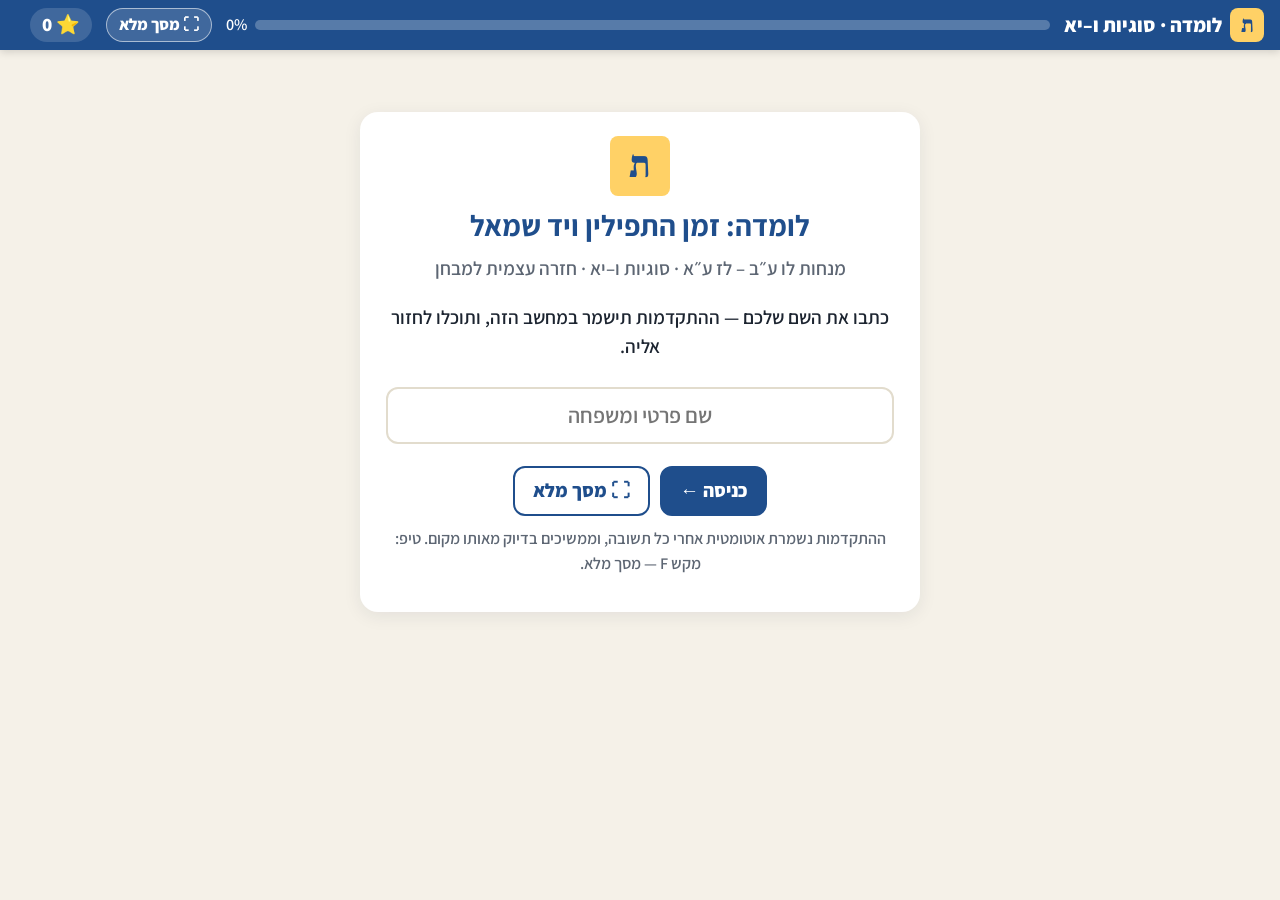
==== commit 63314582: "לומדה v2: ציטוט לעזר, נכון/שגוי, שמירה ללא איפוס, תיקון בחצי ניקוד, ציון סופי" ====
--- a/tefillin-sugyot-6-11/index.html
+++ b/tefillin-sugyot-6-11/index.html
@@ -1,4 +1,4 @@
-<!doctype html><html lang="he" dir="rtl"><head><meta charset="utf-8"><meta name="viewport" content="width=device-width,initial-scale=1">
+<!doctype html><html lang="he" dir="rtl"><head><meta charset="utf-8"><meta name="viewport" content="width=device-width,initial-scale=1"><link rel="icon" href="data:image/svg+xml,%3Csvg xmlns=%27http://www.w3.org/2000/svg%27 viewBox=%270 0 100 100%27%3E%3Ctext y=%27.9em%27 font-size=%2790%27%3E📜%3C/text%3E%3C/svg%3E">
 <title>לומדה · סוגיות ו–יא · תפילין (מנחות לו ע״ב – לז ע״א)</title><style>@font-face{font-family:"Assistant";font-weight:600;font-display:swap;src:url([data-uri]) format("truetype")}
 @font-face{font-family:"Assistant";font-weight:700;font-display:swap;src:url([data-uri]) format("truetype")}
 @font-face{font-family:"Assistant";font-weight:800;font-display:swap;src:url([data-uri]) format("truetype")}
@@ -160,6 +160,40 @@
 .fs-btn[hidden]{display:none}
 body.is-fs .topbar{box-shadow:none}
 @media (max-width:520px){.top-fs span{display:none}.top-fs{padding:2px 9px;font-size:1rem}}
+/* ---- v2: ציטוט לעזר, נכון/שגוי, סיכום יחידה, תיקון, ציון סופי ---- */
+.refq{font-family:"Frank Ruhl Libre",serif;font-weight:700;font-size:1.12rem;line-height:1.75;background:#fbf6e9;border:1.5px solid #eadfc2;border-inline-start:5px solid var(--gold2);border-radius:10px;padding:6px 14px 8px;margin:4px 0 12px}
+.refq p{margin:2px 0}
+.refq .rl{display:block;font-family:"Assistant",sans-serif;font-weight:800;font-size:.75rem;color:#7a5200;letter-spacing:.02em}
+.refq .tg{font-family:"Assistant",sans-serif;font-weight:800;font-size:.68rem;background:var(--navy);color:#fff;border-radius:99px;padding:1px 8px;margin-inline-end:7px;vertical-align:3px}
+.bar2{display:flex;height:10px;background:#e7e3d9;border-radius:99px;overflow:hidden;margin-top:6px}
+.bar2 i{display:block;height:100%}.bar2 i.r{background:var(--ok)}.bar2 i.w{background:var(--bad)}
+.ustat{display:flex;flex-wrap:wrap;gap:4px 12px;font-size:.88rem;margin-top:4px}
+.ustat .okc{color:var(--ok)}.ustat .bdc{color:var(--bad)}
+.uscore{font-size:.88rem;margin-top:6px;color:var(--navy)}.uscore b{font-size:1.05rem}.uscore small{color:var(--muted)}.uscore u{color:#7a5200;text-decoration:none;font-weight:800}
+.tcard{padding:0;overflow:hidden}.tcard .tmain{all:unset;box-sizing:border-box;cursor:pointer;display:flex;flex-direction:column;gap:4px;padding:14px 16px;text-align:right;width:100%}
+.tcard .tmain:focus-visible{outline:3px solid var(--gold)}
+.tcard.complete{border-color:#b9dcc7}
+.tcard .tre{border:0;border-top:1px solid var(--line);background:#faf8f3;color:var(--muted);font-size:.8rem;font-weight:700;padding:5px 10px;text-align:center}
+.tcard .tre:hover{background:#fbe8e6;color:var(--bad)}
+.overall{margin:12px 0 0;font-size:.98rem}
+.side .sstat{display:block;font-size:.75rem;color:var(--muted);font-weight:700}
+.sumgrid{display:grid;grid-template-columns:repeat(3,1fr);gap:10px;margin:10px 0}
+.sbox{border:2px solid var(--line);border-radius:14px;padding:10px;text-align:center;display:flex;flex-direction:column;gap:2px}
+.sbox>span{font-weight:800;color:var(--muted);font-size:.85rem}.sbox .big{font-size:2.1rem;line-height:1.1}.sbox .big.ok{color:var(--ok)}.sbox .big.bad{color:var(--bad)}.sbox .big small{font-size:1rem;color:var(--muted)}.sbox>small{font-size:.8rem;color:var(--muted)}
+.mh{font-size:1.15rem;color:var(--navy);margin:16px 0 6px}
+.mlist{margin:0;padding-inline-start:22px}.mlist li{margin:8px 0;line-height:1.45}
+.mlist .ma{display:block;color:var(--ok);font-size:.92rem;font-weight:700}
+.mlist .fx{font-size:.78rem;border-radius:99px;padding:0 8px;margin-inline-start:8px;font-weight:800}.fx.ok{background:var(--okbg);color:var(--ok)}.fx.bad{background:var(--badbg);color:var(--bad)}
+.rules{font-size:.88rem;text-align:center;margin-top:8px}
+.pill.fixp{background:#ffe7c2;color:#8a4b00}
+.fixcard{border-top:5px solid #e0a030}
+.fixnote{background:#fff4de;border-radius:10px;padding:5px 12px;font-size:.9rem;font-weight:700;color:#7a4500;margin:0 0 10px}
+.resume{display:flex;flex-direction:column;gap:8px;align-items:stretch;margin:10px 0 0}
+.ftab{width:100%;border-collapse:collapse;margin:12px 0;font-size:.95rem}
+.ftab th,.ftab td{border-bottom:1px solid var(--line);padding:7px 8px;text-align:right}.ftab th{color:var(--muted);font-size:.82rem}
+.ftab td:nth-child(n+2),.ftab th:nth-child(n+2){text-align:center}
+@media (max-width:520px){.sumgrid{grid-template-columns:1fr 1fr 1fr;gap:6px}.sbox{padding:6px}.sbox .big{font-size:1.6rem}.ftab{font-size:.82rem}.refq{font-size:1.02rem}.prog span#progText{font-size:.72rem}}
+.lnk{border:1.5px solid #e0a030;background:#fff4de;color:#7a4500;border-radius:99px;font-size:.78rem;font-weight:800;padding:1px 9px}
 </style></head><body>
 <header class="topbar" id="topbar" hidden><button class="menu-btn" id="menuBtn" aria-label="תפריט">☰</button><div class="brand"><span class="brand-mark">ת</span><span class="brand-text">לומדה · סוגיות ו–יא</span></div><div class="prog"><div class="prog-bar"><div class="prog-fill" id="progFill"></div></div><span id="progText">0%</span></div><button class="fs-btn top-fs" type="button"></button><span class="pts">⭐ <span id="points">0</span></span><span class="who" id="whoName"></span></header>
 <div class="layout"><nav class="side" id="side" hidden></nav><main id="view"></main></div><div class="scrim" id="scrim" hidden></div><div class="toast" id="toast"></div><div class="gpop" id="gpop" hidden></div>
@@ -177,30 +211,30 @@
     "תפילין רק ביום: <b>״וְשָׁמַרְתָּ אֶת הַחֻקָּה הַזֹּאת לְמוֹעֲדָהּ מִיָּמִים יָמִימָה״</b> — ימים ולא לילות (רש״י ד״ה עובר בלאו: ״דכתיב ושמרת״).",
     "המסקנה: כולם מסכימים שכלל רבי אבין נכון. נחלקו רק ב<b>״השמר״ הנאמר על מצוות עשה</b> (כמו ״ושמרת״ בתפילין): לרבי אלעזר — עשה; לרבי יוחנן — <b>גם לאו</b>."]},
   qs:[
-  {k:"sort", q:"מיינו: מצוות עשה או מצוות לא תעשה (לאו)?", cats:["מצוות עשה","לא תעשה (לאו)"],
+  {id:"f-0", k:"sort", q:"מיינו: מצוות עשה או מצוות לא תעשה (לאו)?", cats:["מצוות עשה","לא תעשה (לאו)"],
    items:[["להניח תפילין",0],["לא לגנוב",1],["לשבת בסוכה בחג הסוכות",0],["לא לאכול חזיר",1],["לאכול מצה בליל הסדר",0],["לא לעשות מלאכה בשבת",1]],
    why:"מצוות עשה — התורה מצווה לעשות; לאו — התורה אוסרת לעשות."},
-  {k:"match", q:"מי אמר מה? התאימו.", heads:["מי?","מה אמר?"],
+  {id:"f-1", ref:[0, 1], k:"match", q:"מי אמר מה? התאימו.", heads:["מי?","מה אמר?"],
    pairs:[["רבי אלעזר","המניח תפילין אחרי השקיעה עובר בעשה"],["רבי יוחנן","המניח תפילין אחרי השקיעה עובר בלאו"],["רבי אבין אמר רבי אילעא","״השמר״, ״פן״ ו״אל״ — לא תעשה"],["רש״י","״וכל השמר לא תעשה הוא״"]],
    why:"רבי אלעזר — עשה; רבי יוחנן — לאו; כלל רבי אבין: השמר, פן ואל — לא תעשה."},
-  {k:"mc", q:"מה העונש על כל אחד?", opts:["על לאו — מלקות; על ביטול עשה — מכת מרדות","על שניהם — מלקות","על לאו — מכת מרדות; על ביטול עשה — מלקות","על שניהם אין שום עונש"],
+  {id:"f-2", ref:[0], k:"mc", q:"מה העונש על כל אחד?", opts:["על לאו — מלקות; על ביטול עשה — מכת מרדות","על שניהם — מלקות","על לאו — מכת מרדות; על ביטול עשה — מלקות","על שניהם אין שום עונש"],
    hint:"רש״י: ״לאו גמור ללקות״.", why:"רש״י: ״לאו גמור ללקות״ — על לאו לוקים מלקות. על ביטול עשה — מכת מרדות."},
-  {k:"mc", q:"מי מחמיר יותר במי שמניח תפילין בלילה — ולמה?", opts:["רבי יוחנן — כי לדעתו עובר בלאו, והעונש על לאו (מלקות) חמור יותר","רבי אלעזר — כי עשה חמור מלאו","שניהם שווים — שניהם אוסרים","רבי אלעזר — כי הוא אמר ראשון"],
+  {id:"f-3", ref:[0], k:"mc", q:"מי מחמיר יותר במי שמניח תפילין בלילה — ולמה?", opts:["רבי יוחנן — כי לדעתו עובר בלאו, והעונש על לאו (מלקות) חמור יותר","רבי אלעזר — כי עשה חמור מלאו","שניהם שווים — שניהם אוסרים","רבי אלעזר — כי הוא אמר ראשון"],
    why:"לרבי יוחנן עובר בלאו, ולאו חמור מעשה — העונש עליו מלקות."},
-  {k:"mc", quote:"״וְשָׁמַרְתָּ אֶת הַחֻקָּה הַזֹּאת לְמוֹעֲדָהּ מִיָּמִים יָמִימָה״", q:"מה לומדים מן הפסוק הזה על תפילין (לפי רש״י)?", opts:["שמניחים תפילין ביום ולא בלילה","שמניחים תפילין רק בשבת","שצריך לשמור את התפילין שלא יאבדו","שמניחים תפילין על יד שמאל"],
+  {id:"f-4", k:"mc", quote:"״וְשָׁמַרְתָּ אֶת הַחֻקָּה הַזֹּאת לְמוֹעֲדָהּ מִיָּמִים יָמִימָה״", q:"מה לומדים מן הפסוק הזה על תפילין (לפי רש״י)?", opts:["שמניחים תפילין ביום ולא בלילה","שמניחים תפילין רק בשבת","שצריך לשמור את התפילין שלא יאבדו","שמניחים תפילין על יד שמאל"],
    why:"״מימים ימימה״ — ימים ולא לילות. זו המצווה שעליה עובר המניח בלילה."},
-  {k:"bank", q:"השלימו את הכלל של רבי אבין אמר רבי אילעא (בחרו מן המחסן):", text:"כל מקום שנאמר [השמר], [פן] ו[אל] — אינו אלא [לא תעשה].", extra:["עשה","ושמרת"],
+  {id:"f-5", k:"bank", q:"השלימו את הכלל של רבי אבין אמר רבי אילעא (בחרו מן המחסן):", text:"כל מקום שנאמר [השמר], [פן] ו[אל] — אינו אלא [לא תעשה].", extra:["עשה","ושמרת"],
    why:"״כׇּל מָקוֹם שֶׁנֶּאֱמַר הִשָּׁמֶר, פֶּן וְאַל — אֵינוֹ אֶלָּא לֹא תַעֲשֶׂה״."},
-  {k:"mc", stage:1, quote:"לָא, דְּכוּלֵּי עָלְמָא אִית לְהוּ דְּרַבִּי אָבִין.", q:"איזה שלב בסוגיא זה?", opts:["תירוץ","קושיה / בירור","דעות","ראיה מפסוק"],
+  {id:"f-6", k:"mc", stage:1, quote:"לָא, דְּכוּלֵּי עָלְמָא אִית לְהוּ דְּרַבִּי אָבִין.", q:"איזה שלב בסוגיא זה?", opts:["תירוץ","קושיה / בירור","דעות","ראיה מפסוק"],
    why:"הגמרא דוחה את ההצעה שנחלקו בכלל של רבי אבין — זה התירוץ."},
-  {k:"sort", q:"מיינו לפי רש״י: ״השמר״ הנאמר על איסור, או ״השמר״ הנאמר על מצוות עשה?", cats:["השמר הנאמר על איסור","השמר הנאמר על מצוות עשה"],
+  {id:"f-7", ref:[2], k:"sort", q:"מיינו לפי רש״י: ״השמר״ הנאמר על איסור, או ״השמר״ הנאמר על מצוות עשה?", cats:["השמר הנאמר על איסור","השמר הנאמר על מצוות עשה"],
    items:[["״השמר בנגע הצרעת״ (שלא יקוץ את הנגע)",0],["״השמר לך פן תכרות ברית״",0],["״ושמרת את החוקה הזאת״ — תפילין ביום",1]],
    why:"רש״י: השמר בנגע צרעת ו״השמר לך פן תכרות ברית״ — לאו גמור. ״ושמרת״ של תפילין — השמר הנאמר על מצוות עשה."},
-  {k:"tf", q:"לפי רבי יוחנן, גם ״השמר״ הנאמר על מצוות עשה הוא לאו.", a:true, why:"״וּמָר סָבַר הִשָּׁמֶר דַּעֲשֵׂה נָמֵי לָאו״ — זה רבי יוחנן."},
-  {k:"open", q:"הסבירו במילים שלכם: למה לפי רבי יוחנן מי שמניח תפילין בלילה עובר בלאו?",
+  {id:"f-8", ref:[2], k:"tf", q:"לפי רבי יוחנן, גם ״השמר״ הנאמר על מצוות עשה הוא לאו.", a:true, why:"״וּמָר סָבַר הִשָּׁמֶר דַּעֲשֵׂה נָמֵי לָאו״ — זה רבי יוחנן."},
+  {id:"f-9", ref:[0, 2], k:"open", q:"הסבירו במילים שלכם: למה לפי רבי יוחנן מי שמניח תפילין בלילה עובר בלאו?",
    model:"התפילין ביום ולא בלילה, מן הפסוק ״ושמרת את החוקה הזאת... מימים ימימה״. זה ״השמר״ הנאמר על מצוות עשה, ורבי יוחנן סובר שגם השמר כזה הוא לאו (כלל רבי אבין: השמר, פן ואל — לא תעשה). לכן המניח בלילה עובר בלאו.",
    kw:[["ושמרת","השמר"],["לאו","לא תעשה"],["לילה","ימים","לילות"]]},
-  {k:"memory", q:"משחק זיכרון: מצאו זוגות — ארמית ותרגום.", pairs:[["קָא מִיפַּלְגִי","חולקים"],["דְּכוּלֵּי עָלְמָא אִית לְהוּ","שכולם סוברים"],["מָר סָבַר","זה סובר"],["נָמֵי","גם"],["לֵימָא","האם נאמר"]]}
+  {id:"f-10", k:"memory", q:"משחק זיכרון: מצאו זוגות — ארמית ותרגום.", pairs:[["קָא מִיפַּלְגִי","חולקים"],["דְּכוּלֵּי עָלְמָא אִית לְהוּ","שכולם סוברים"],["מָר סָבַר","זה סובר"],["נָמֵי","גם"],["לֵימָא","האם נאמר"]]}
   ]},
 
 { id:"g", num:"ז", title:"תפילין בלילה כדי לשומרן", sub:"מעשה ברבינא ורב אשי", icon:"🌙", daf:"לו ע״ב",
@@ -212,16 +246,16 @@
     "רבינא ראה את רב אשי מניח תפילין כשהחשיך ושאל: לשמור אותן אתה צריך? רב אשי ענה: <b>״אין״</b> — כן.",
     "אבל רבינא הבין שזו לא הסיבה האמיתית: רב אשי סובר <b>״הלכה ואין מורין כן״</b> — רש״י: הלילה זמן תפילין, אבל לא מורים כך לרבים, <b>שמא ישכחם ויישן בהן</b>."]},
   qs:[
-  {k:"mc", quote:"וְאִם לְשׇׁמְרָן — מוּתָּר.", q:"מה פירוש ״לְשׇׁמְרָן״?", opts:["כדי שהתפילין לא יאבדו","כדי לשמור את המצווה בזמנה","כדי להתפלל בהן ערבית","כדי ללמוד בהן תורה"],
+  {id:"g-0", k:"mc", quote:"וְאִם לְשׇׁמְרָן — מוּתָּר.", q:"מה פירוש ״לְשׇׁמְרָן״?", opts:["כדי שהתפילין לא יאבדו","כדי לשמור את המצווה בזמנה","כדי להתפלל בהן ערבית","כדי ללמוד בהן תורה"],
    hint:"רש״י: ״שלא...״", why:"רש״י: ״שלא יאבדו — מותר להניחן אפילו לאחר שקיעת החמה״."},
-  {k:"match", q:"התאימו כל ביטוי ארמי מן המעשה לתרגום שלו.", heads:["ארמית","עברית"],
+  {id:"g-1", k:"match", q:"התאימו כל ביטוי ארמי מן המעשה לתרגום שלו.", heads:["ארמית","עברית"],
    pairs:[["הֲוָה יָתֵיבְנָא קַמֵּיהּ","הייתי יושב לפניו"],["וַאֲמַרִי לֵיהּ","ואמרתי לו"],["קָא בָעֵי לְהוּ מָר","רוצה אותם אדוני"],["וַאֲמַר לִי","ואמר לי"],["אִין","כן"],["וַחֲזֵיתֵיהּ לְדַעְתֵּיהּ","ראיתי את דעתו"]]},
-  {k:"order", q:"סדרו את שלבי המעשה לפי הסדר:", items:["רבינא יושב לפני רב אשי","החשיך, ורב אשי מניח תפילין","רבינא שואל: לשמור אותן אתה צריך?","רב אשי עונה: ״אין״ — כן","רבינא מבין: רב אשי סובר ״הלכה ואין מורין כן״"]},
-  {k:"tf", q:"רב אשי סובר שהלילה אינו זמן תפילין כלל.", a:false, why:"רש״י ד״ה קסבר הלכה: ״דלילה זמן תפילין הוא״ — רק אין מורין כן."},
-  {k:"mc", q:"למה ״אין מורין כן״ — לא אומרים לרבים שמותר להניח תפילין בלילה?", opts:["שמא ישכח את התפילין עליו ויישן בהן","כי בלילה אסור לברך","כי רב אשי לא היה בטוח בדבר","כי בלילה אין רואים את התפילין"],
+  {id:"g-2", ref:[1], k:"order", q:"סדרו את שלבי המעשה לפי הסדר:", items:["רבינא יושב לפני רב אשי","החשיך, ורב אשי מניח תפילין","רבינא שואל: לשמור אותן אתה צריך?","רב אשי עונה: ״אין״ — כן","רבינא מבין: רב אשי סובר ״הלכה ואין מורין כן״"]},
+  {id:"g-3", ref:[1], k:"tf", q:"רב אשי סובר שהלילה אינו זמן תפילין כלל.", a:false, why:"רש״י ד״ה קסבר הלכה: ״דלילה זמן תפילין הוא״ — רק אין מורין כן."},
+  {id:"g-4", ref:[1], k:"mc", q:"למה ״אין מורין כן״ — לא אומרים לרבים שמותר להניח תפילין בלילה?", opts:["שמא ישכח את התפילין עליו ויישן בהן","כי בלילה אסור לברך","כי רב אשי לא היה בטוח בדבר","כי בלילה אין רואים את התפילין"],
    hint:"רש״י: ״שמא...״", why:"רש״י: ״ואין מורין כן — שמא ישכחם וישן בהן״."},
-  {k:"scramble", q:"סדרו את מילות הגמרא — מה סובר רב אשי?", words:["קָסָבַר:","הֲלָכָה","וְאֵין","מוֹרִין","כֵּן"], tr:"הוא סובר: זו ההלכה, אבל לא מורים כך לרבים."},
-  {k:"open", q:"איך רבינא הבין מה באמת חושב רב אשי, אף שרב אשי ענה ״לשמרן״? ולמה רב אשי לא גילה את דעתו?",
+  {id:"g-5", k:"scramble", q:"סדרו את מילות הגמרא — מה סובר רב אשי?", words:["קָסָבַר:","הֲלָכָה","וְאֵין","מוֹרִין","כֵּן"], tr:"הוא סובר: זו ההלכה, אבל לא מורים כך לרבים."},
+  {id:"g-6", ref:[1], k:"open", q:"איך רבינא הבין מה באמת חושב רב אשי, אף שרב אשי ענה ״לשמרן״? ולמה רב אשי לא גילה את דעתו?",
    model:"רב אשי הניח תפילין כשהחשיך, ורבינא הבין שהסיבה אינה רק לשמור עליהן: רב אשי סובר ״הלכה ואין מורין כן״ — הלילה זמן תפילין, אבל לא מורים כך לרבים שמא ישכחו ויישנו בהן. לכן ענה שזה ״לשמרן״.",
    kw:[["הלכה"],["אין מורין","מורים","להורות"],["ישכח","יישן","ישן"]]}
   ]},
@@ -236,18 +270,18 @@
     "<b>קל וחומר</b>: משווים מקרה <b>קל</b> למקרה <b>חמור</b>. אם הדין חל במקרה הקל — <b>על אחת כמה וכמה</b> שהוא חל במקרה החמור.",
     "כאן: הציץ הוא הקל, התפילין הן החמור. אם על הציץ נאמר ״תמיד״ — קל וחומר שאסור להסיח דעת מן התפילין."]},
   qs:[
-  {k:"mc", quote:"חַיָּיב אָדָם לְמַשְׁמֵשׁ בַּתְּפִילִּין בְּכׇל שָׁעָה", q:"מה פירוש ״לְמַשְׁמֵשׁ בַּתְּפִילִּין״?", opts:["לגעת בתפילין כדי לא להסיח דעת מהן","לחלוץ ולהניח אותן שוב ושוב","לבדוק אצל סופר שהן כשרות","לנקות את הרצועות"],
+  {id:"h-0", k:"mc", quote:"חַיָּיב אָדָם לְמַשְׁמֵשׁ בַּתְּפִילִּין בְּכׇל שָׁעָה", q:"מה פירוש ״לְמַשְׁמֵשׁ בַּתְּפִילִּין״?", opts:["לגעת בתפילין כדי לא להסיח דעת מהן","לחלוץ ולהניח אותן שוב ושוב","לבדוק אצל סופר שהן כשרות","לנקות את הרצועות"],
    why:"נוגעים בתפילין כל הזמן — שלא יסיח דעתו מהן."},
-  {k:"fill", q:"השלימו:", before:"אַזְכָּרָה היא שם של", after:"", alts:["ה","השם","הקבה","הקדוש ברוך הוא","ה'","הקב\"ה"], why:"אזכרה = שם ה׳. בציץ אחת, בתפילין הרבה."},
-  {k:"bank", q:"בנו את הקל וחומר של רבה בר רב הונא (בחרו מן המחסן):", text:"בציץ יש רק [אזכרה אחת], ובתפילין יש [אזכרות הרבה]. על הציץ אמרה התורה ״והיה על מצחו [תמיד]״ — שלא [יסיח דעתו] ממנו. לכן [על אחת כמה וכמה] בתפילין.", extra:["פעם בשנה","ישכח"],
+  {id:"h-1", k:"fill", q:"השלימו:", before:"אַזְכָּרָה היא שם של", after:"", alts:["ה","השם","הקבה","הקדוש ברוך הוא","ה'","הקב\"ה"], why:"אזכרה = שם ה׳. בציץ אחת, בתפילין הרבה."},
+  {id:"h-2", ref:[1], k:"bank", q:"בנו את הקל וחומר של רבה בר רב הונא (בחרו מן המחסן):", text:"בציץ יש רק [אזכרה אחת], ובתפילין יש [אזכרות הרבה]. על הציץ אמרה התורה ״והיה על מצחו [תמיד]״ — שלא [יסיח דעתו] ממנו. לכן [על אחת כמה וכמה] בתפילין.", extra:["פעם בשנה","ישכח"],
    why:"זה בדיוק לשון הגמרא: ״ומה ציץ שאין בו אלא אזכרה אחת... תפילין שיש בהן אזכרות הרבה — על אחת כמה וכמה״."},
-  {k:"mc", q:"במקרה הזה — מה ה״קל״ ומה ה״חמור״?", opts:["הציץ הוא הקל, והתפילין הן החמור","התפילין הן הקל, והציץ הוא החמור","שניהם קלים","שניהם חמורים באותה מידה"],
+  {id:"h-3", ref:[1], k:"mc", q:"במקרה הזה — מה ה״קל״ ומה ה״חמור״?", opts:["הציץ הוא הקל, והתפילין הן החמור","התפילין הן הקל, והציץ הוא החמור","שניהם קלים","שניהם חמורים באותה מידה"],
    why:"בתפילין יש אזכרות הרבה — הן החמורות."},
-  {k:"match", q:"תרגול מדף העבודה: התאימו לכל מקרה ״קל״ את המקרה ה״חמור״ שלו.", heads:["הקל","החמור"],
+  {id:"h-4", k:"match", q:"תרגול מדף העבודה: התאימו לכל מקרה ״קל״ את המקרה ה״חמור״ שלו.", heads:["הקל","החמור"],
    pairs:[["חנות מכולת קטנה מתקינה מצלמות","סניף בנק ענק"],["התורה מצווה לעזור גם לשונא שבהמתו נפלה","לעזור לחבר טוב"],["ציץ — אזכרה אחת","תפילין — אזכרות הרבה"],["מרים דיברה על משה מתוך דאגה — ונענשה","מי שמדבר על חברו מתוך שנאה"]],
    why:"בכל זוג: אם כך בקל — על אחת כמה וכמה בחמור."},
-  {k:"tf", q:"קל וחומר פירושו: אם הדין חל במקרה החמור — כל שכן במקרה הקל.", a:false, why:"להפך: מן הקל לומדים על החמור."},
-  {k:"open", q:"חברו קל וחומר משלכם (״אם... — קל וחומר ש...״), וכתבו מה הקל ומה החמור.",
+  {id:"h-5", k:"tf", q:"קל וחומר פירושו: אם הדין חל במקרה החמור — כל שכן במקרה הקל.", a:false, why:"להפך: מן הקל לומדים על החמור."},
+  {id:"h-6", ref:[1], k:"open", q:"חברו קל וחומר משלכם (״אם... — קל וחומר ש...״), וכתבו מה הקל ומה החמור.",
    model:"לדוגמה: אם אסור לדבר בכיתה בזמן שהמורה מסביר — קל וחומר שאסור לדבר בבית הכנסת בזמן קריאת התורה. הקל: הכיתה; החמור: קריאת התורה.",
    kw:[["קל וחומר","כל שכן","על אחת כמה וכמה","קו״ח"],["אם"]]}
   ]},
@@ -264,20 +298,20 @@
     "<b>רבי יוסי החורם</b> מקשה: מצאנו שגם ימין נקראת יד — ״יד ימינו״ (יעקב ויוסף).",
     "התשובה: רק כשכתוב במפורש <b>״יד ימינו״</b> זו ימין; <b>״יד״ סתם</b> — אינה ימין."]},
   qs:[
-  {k:"mc", q:"למה הברייתא צריכה בכלל להוכיח ש״ידך״ היא שמאל?", opts:["כי בתורה כתוב רק ״ידך״, ולא מפורש איזו יד","כי בתורה כתוב במפורש ״יד ימין״","כי רוב האנשים כותבים בשמאל","כי התפילין קשורות על הראש"],
+  {id:"i-0", ref:[0], k:"mc", q:"למה הברייתא צריכה בכלל להוכיח ש״ידך״ היא שמאל?", opts:["כי בתורה כתוב רק ״ידך״, ולא מפורש איזו יד","כי בתורה כתוב במפורש ״יד ימין״","כי רוב האנשים כותבים בשמאל","כי התפילין קשורות על הראש"],
    why:"״ידך״ סתם — צריך ללמוד מאיזה פסוק שזו שמאל."},
-  {k:"match", q:"השלימו כל פסוק: התאימו את חלק ה״יד״ לחלק ה״ימין״ שלו.", heads:["יד","ימין"],
+  {id:"i-1", k:"match", q:"השלימו כל פסוק: התאימו את חלק ה״יד״ לחלק ה״ימין״ שלו.", heads:["יד","ימין"],
    pairs:[["אַף יָדִי יָסְדָה אֶרֶץ","וִימִינִי טִפְּחָה שָׁמָיִם"],["יָדָהּ לַיָּתֵד תִּשְׁלַחְנָה","וִימִינָהּ לְהַלְמוּת עֲמֵלִים"],["לָמָּה תָשִׁיב יָדְךָ","וִימִינֶךָ מִקֶּרֶב חֵיקְךָ כַלֵּה"]],
    gem:true, why:"בכל פסוק — גם יד וגם ימין."},
-  {k:"bank", q:"איך הפסוקים מוכיחים? השלימו מן המחסן:", text:"בכל פסוק כתובים גם [יד] וגם [ימין]. מכיוון שה[ימין] כתוב לחוד — ה״יד״ בפסוק היא [שמאל].", extra:["ראש","לב"],
+  {id:"i-2", ref:[1], k:"bank", q:"איך הפסוקים מוכיחים? השלימו מן המחסן:", text:"בכל פסוק כתובים גם [יד] וגם [ימין]. מכיוון שה[ימין] כתוב לחוד — ה״יד״ בפסוק היא [שמאל].", extra:["ראש","לב"],
    why:"רש״י: ״מדכתיב ידי וימין — שמע מינה יד היינו שמאל״."},
-  {k:"mc", stage:1, quote:"מָצִינוּ יָמִין שֶׁנִּקְרָא יָד, שֶׁנֶּאֱמַר: ״וַיַּרְא יוֹסֵף כִּי יָשִׁית אָבִיו יַד יְמִינוֹ״", q:"איזה שלב בסוגיא זה?", opts:["קושיה","תשובה / תירוץ","ראיה לברייתא","דין"],
+  {id:"i-3", k:"mc", stage:1, quote:"מָצִינוּ יָמִין שֶׁנִּקְרָא יָד, שֶׁנֶּאֱמַר: ״וַיַּרְא יוֹסֵף כִּי יָשִׁית אָבִיו יַד יְמִינוֹ״", q:"איזה שלב בסוגיא זה?", opts:["קושיה","תשובה / תירוץ","ראיה לברייתא","דין"],
    why:"רבי יוסי החורם מקשה על הראיה מן הפסוקים."},
-  {k:"mc", quote:"״יַד יְמִינוֹ״ אִיקְּרִי, ״יָד״ סְתָמָא לָא אִיקְּרִי",noGloss:1, q:"מה ענו לרבי יוסי החורם?", opts:["רק כשכתוב ״יד ימינו״ זו ימין; ״יד״ סתם אינה ימין","אצל יוסף ״יד״ היא תמיד שמאל","רבי יוסי החורם צודק — מניחים בימין","הפסוק אצל יוסף מדבר על יד חלשה"],
+  {id:"i-4", k:"mc", quote:"״יַד יְמִינוֹ״ אִיקְּרִי, ״יָד״ סְתָמָא לָא אִיקְּרִי",noGloss:1, q:"מה ענו לרבי יוסי החורם?", opts:["רק כשכתוב ״יד ימינו״ זו ימין; ״יד״ סתם אינה ימין","אצל יוסף ״יד״ היא תמיד שמאל","רבי יוסי החורם צודק — מניחים בימין","הפסוק אצל יוסף מדבר על יד חלשה"],
    why:"״יד ימינו״ — נקראת כך רק עם המילה ״ימינו״. ״יד״ סתם — לא."},
-  {k:"match", q:"תרגמו: התאימו ארמית לעברית.", heads:["ארמית","עברית"],
+  {id:"i-5", k:"match", q:"תרגמו: התאימו ארמית לעברית.", heads:["ארמית","עברית"],
    pairs:[["תָּנוּ רַבָּנַן","שנו חכמים"],["וְאִידַּךְ","והתנא האחר"],["אִיקְּרִי","נקרא"],["סְתָמָא לָא אִיקְּרִי","סתם אינה נקראת"]]},
-  {k:"open", q:"כתבו את הוויכוח כשיחה קצרה: מה אומר רבי יוסי החורם, ומה עונים לו?",
+  {id:"i-6", ref:[2, 3], k:"open", q:"כתבו את הוויכוח כשיחה קצרה: מה אומר רבי יוסי החורם, ומה עונים לו?",
    model:"רבי יוסי החורם: ״מצאנו שגם ימין נקראת יד — ׳יד ימינו׳ אצל יוסף!״ התשובה: ״שם כתוב במפורש ׳ימינו׳. אבל ׳יד׳ סתם — אינה ימין, ולכן ׳ידך׳ היא שמאל.״",
    kw:[["יד ימינו","ימינו"],["סתם","סתמא"],["שמאל"]]}
   ]},
@@ -294,18 +328,18 @@
     "<b>רב אשי</b>: ״ידכה״ כתוב ב<b>ה׳</b> — מחלקים לשתי מילים: <b>יד + כהה</b> = יד חלשה = שמאל (רש״י: ״יד כהה, עמיא בלא כח״).",
     "<b>רבי אבא</b>: אולי ״ידך שבכח״ — היד החזקה? <b>רב אשי</b>: אז היה כתוב ב<b>ח׳</b> (״ידכח״, מלשון כח) — ״מי כתיב בחי״ת?״"]},
   qs:[
-  {k:"order", q:"סדרו את שרשרת הלימוד של רבי נתן:", items:["״וּכְתַבְתָּם״ — כותבים ביד ימין","״וּקְשַׁרְתָּם״ — גם קושרים ביד ימין","מי שקושר בימין — ידו הימנית עסוקה בקשירה","לכן מניחים את התפילין על יד שמאל"]},
-  {k:"mc", q:"לפי רש״י, למה ״קשירה בימין״ פירושה ״הנחה בשמאל״?", opts:["אם התפילין על יד ימין — אי אפשר לקשור אותן ביד ימין","כי יד שמאל קרובה ללב","כי כך כתוב במפורש בתורה","כי הכתיבה נעשית בשמאל"],
+  {id:"j-0", ref:[0], k:"order", q:"סדרו את שרשרת הלימוד של רבי נתן:", items:["״וּכְתַבְתָּם״ — כותבים ביד ימין","״וּקְשַׁרְתָּם״ — גם קושרים ביד ימין","מי שקושר בימין — ידו הימנית עסוקה בקשירה","לכן מניחים את התפילין על יד שמאל"]},
+  {id:"j-1", ref:[0], k:"mc", q:"לפי רש״י, למה ״קשירה בימין״ פירושה ״הנחה בשמאל״?", opts:["אם התפילין על יד ימין — אי אפשר לקשור אותן ביד ימין","כי יד שמאל קרובה ללב","כי כך כתוב במפורש בתורה","כי הכתיבה נעשית בשמאל"],
    hint:"נסו לקשור משהו על היד שבה אתם קושרים...", why:"רש״י: ״דאי הנחה על ימין — שוב אינו יכול לקושרה בימין״."},
-  {k:"mc", quote:"וְרַבִּי יוֹסֵי הַחוֹרָם, הַנָּחָה דְּבִשְׂמֹאל מְנָא לֵיהּ?", q:"מאיפה רבי יוסי החורם יודע שמניחים בשמאל?", opts:["מאותו מקום של רבי נתן — ״וקשרתם״ ״וכתבתם״","מן הפסוק ״יד ימינו״","מ״ידכה״ של רב אשי","הוא סובר שמניחים בימין"],
+  {id:"j-2", k:"mc", quote:"וְרַבִּי יוֹסֵי הַחוֹרָם, הַנָּחָה דְּבִשְׂמֹאל מְנָא לֵיהּ?", q:"מאיפה רבי יוסי החורם יודע שמניחים בשמאל?", opts:["מאותו מקום של רבי נתן — ״וקשרתם״ ״וכתבתם״","מן הפסוק ״יד ימינו״","מ״ידכה״ של רב אשי","הוא סובר שמניחים בימין"],
    why:"״נָפְקָא לֵיהּ מֵהֵיכָא דְּנָפְקָא לֵיהּ לְרַבִּי נָתָן״."},
-  {k:"bank", q:"פרקו את המילה ״יָדְכָה״ כמו רב אשי:", text:"״יָדְכָה״ = [יד] + [כהה] — כלומר יד [חלשה], יד שמאל.", extra:["כח","חזקה","כף"],
+  {id:"j-3", k:"bank", q:"פרקו את המילה ״יָדְכָה״ כמו רב אשי:", text:"״יָדְכָה״ = [יד] + [כהה] — כלומר יד [חלשה], יד שמאל.", extra:["כח","חזקה","כף"],
    why:"רב אשי: ״בְּהֵ״י — כֵּהָה״. רש״י: ״יד כהה, עמיא בלא כח״."},
-  {k:"mc", q:"רבי אבא הציע ״ידך שבכח״. אילו זו הייתה הכוונה — איך הייתה המילה צריכה להיכתב?", opts:["ידכח — בח׳, מלשון כח","ידכה — בה׳","ידך — בלי אות נוספת","ידיך — בלשון רבים"],
+  {id:"j-4", ref:[3], k:"mc", q:"רבי אבא הציע ״ידך שבכח״. אילו זו הייתה הכוונה — איך הייתה המילה צריכה להיכתב?", opts:["ידכח — בח׳, מלשון כח","ידכה — בה׳","ידך — בלי אות נוספת","ידיך — בלשון רבים"],
    why:"רב אשי: ״מי כתיב בחי״ת?״ — לא כתוב ״ידכח״ אלא ״ידכה״."},
-  {k:"match", q:"תרגמו: התאימו ארמית לעברית.", heads:["ארמית","עברית"],
+  {id:"j-5", k:"match", q:"תרגמו: התאימו ארמית לעברית.", heads:["ארמית","עברית"],
    pairs:[["מְנָא לֵיהּ","מניין לו"],["נָפְקָא לֵיהּ מֵהֵיכָא דְּנָפְקָא לֵיהּ","יוצא לו מאותו מקום"],["וְכֵיוָן","והואיל"],["וְאֵימָא","שמא תאמר"],["מִי כְּתִיב","האם כתוב"]]},
-  {k:"tf", q:"רבי אבא חשב ש״ידך״ אולי היא היד החזקה.", a:true, why:"״וְאֵימָא יָדְךָ שֶׁבְּכֹחַ״ — היד שיש בה כוח."}
+  {id:"j-6", ref:[3], k:"tf", q:"רבי אבא חשב ש״ידך״ אולי היא היד החזקה.", a:true, why:"״וְאֵימָא יָדְךָ שֶׁבְּכֹחַ״ — היד שיש בה כוח."}
   ]},
 
 { id:"k", num:"יא", title:"איטר, שולט בשתי ידיו וגידם", sub:"רש״י ותוספות · תירוץ אביי", icon:"🤲", daf:"לז ע״א",
@@ -321,20 +355,20 @@
     "תוספות: <b>״מר אמר חדא ומר אמר חדא ולא פליגי״</b> — בברייתא השנייה אין מחלוקת: כל אחד מדבר על מקרה אחר.",
     "<b>איטר</b> (רוב כוחו בשמאל) מניח על <b>ימינו</b> — שהיא החלשה שלו. <b>אביי</b>: הברייתא ״מניח בשמאלו״ מדברת ב<b>שולט בשתי ידיו</b> — מניח בשמאל, ״שמאל לכל אדם״ (רש״י)."]},
   qs:[
-  {k:"sort", q:"מיינו: על איזו יד מניח כל אחד — או שהוא פטור?", cats:["יד ימין","יד שמאל","פטור"],
+  {id:"k-0", ref:[1, 2, 4], k:"sort", q:"מיינו: על איזו יד מניח כל אחד — או שהוא פטור?", cats:["יד ימין","יד שמאל","פטור"],
    items:[["אדם רגיל (כוחו בימין)",1],["איטר — רוב כוחו בשמאל",0],["שולט בשתי ידיו",1],["מי שאין לו זרוע שמאל כלל",2]],
    why:"איטר — בימינו שהיא שמאלו; שולט בשתי ידיו — בשמאל כמו כל אדם; אין לו זרוע — פטור."},
-  {k:"mc", q:"מה ההבדל בין גידם לבין מי שאין לו זרוע?", opts:["לגידם אין כף יד אבל יש זרוע — ולמי שאין לו זרוע אין מקום להניח","גידם הוא איטר, ומי שאין לו זרוע הוא שולט בשתי ידיו","אין שום הבדל — שניהם פטורים","לגידם אין זרוע, ולשני אין רק אצבע"],
+  {id:"k-1", ref:[1], k:"mc", q:"מה ההבדל בין גידם לבין מי שאין לו זרוע?", opts:["לגידם אין כף יד אבל יש זרוע — ולמי שאין לו זרוע אין מקום להניח","גידם הוא איטר, ומי שאין לו זרוע הוא שולט בשתי ידיו","אין שום הבדל — שניהם פטורים","לגידם אין זרוע, ולשני אין רק אצבע"],
    hint:"רש״י על הגידם: ״שאין לו יד״...", why:"גידם — כף ידו נקטעה, הזרוע נשארה: חייב. אין לו זרוע — פטור."},
-  {k:"tf", quote:"תוספות: ״מָר אָמַר חֲדָא וּמָר אָמַר חֲדָא, וְלָא פְּלִיגֵי״",noGloss:1, q:"לפי תוספות, תנא קמא ו״אחרים״ בברייתא השנייה חולקים זה על זה.", a:false,
+  {id:"k-2", k:"tf", quote:"תוספות: ״מָר אָמַר חֲדָא וּמָר אָמַר חֲדָא, וְלָא פְּלִיגֵי״",noGloss:1, q:"לפי תוספות, תנא קמא ו״אחרים״ בברייתא השנייה חולקים זה על זה.", a:false,
    why:"״ולא פליגי״ — תנא קמא מדבר על מי שאין לו זרוע (פטור), ו״אחרים״ על גידם שיש לו זרוע (חייב)."},
-  {k:"mc", stage:1, quote:"וְהָתַנְיָא: מַנִּיחַ בִּשְׂמֹאלוֹ שֶׁהוּא שְׂמֹאלוֹ שֶׁל כׇּל אָדָם!", q:"איזה שלב בסוגיא זה?", opts:["קושיה","תירוץ","דעות","הלכה למסקנה"],
+  {id:"k-3", k:"mc", stage:1, quote:"וְהָתַנְיָא: מַנִּיחַ בִּשְׂמֹאלוֹ שֶׁהוּא שְׂמֹאלוֹ שֶׁל כׇּל אָדָם!", q:"איזה שלב בסוגיא זה?", opts:["קושיה","תירוץ","דעות","הלכה למסקנה"],
    why:"״והתניא״ — מביאים ברייתא שסותרת: זו קושיה."},
-  {k:"mc", q:"איך אביי מיישב את שתי הברייתות על האיטר?", opts:["הברייתא ״מניח בשמאלו״ מדברת במי ששולט בשתי ידיו","הברייתא ״והתניא״ היא טעות","איטר בוחר באיזו יד להניח, כרצונו","אחת מדברת ביום ואחת בלילה"],
+  {id:"k-4", ref:[2, 3, 4], k:"mc", q:"איך אביי מיישב את שתי הברייתות על האיטר?", opts:["הברייתא ״מניח בשמאלו״ מדברת במי ששולט בשתי ידיו","הברייתא ״והתניא״ היא טעות","איטר בוחר באיזו יד להניח, כרצונו","אחת מדברת ביום ואחת בלילה"],
    why:"״אֲמַר אַבַּיֵּי: כִּי תַּנְיָא הָהִיא — בְּשׁוֹלֵט בִּשְׁתֵּי יָדָיו״."},
-  {k:"match", q:"תרגמו: התאימו ארמית לעברית.", heads:["ארמית","עברית"],
+  {id:"k-5", k:"match", q:"תרגמו: התאימו ארמית לעברית.", heads:["ארמית","עברית"],
    pairs:[["כְּתַנָּאֵי","כמחלוקת תנאים"],["תַּנְיָא אִידַּךְ","נשנתה ברייתא אחרת"],["וְהָתַנְיָא","והרי שנויה ברייתא"],["כִּי תַּנְיָא הָהִיא","כשנשנתה הברייתא הזו"],["מָר אָמַר חֲדָא","זה אמר דבר אחד"],["וְלָא פְּלִיגֵי","ואינם חולקים"]]},
-  {k:"open", q:"הסבירו: מה צריך כדי להיות חייב בתפילין של יד? היעזרו בגידם, במי שאין לו זרוע ובתוספות.",
+  {id:"k-6", ref:[0, 1], k:"open", q:"הסבירו: מה צריך כדי להיות חייב בתפילין של יד? היעזרו בגידם, במי שאין לו זרוע ובתוספות.",
    model:"צריך מקום להניח — הזרוע. גידם (אין לו כף יד, יש זרוע) — חייב, כי יש לו זרוע. מי שאין לו זרוע שמאל — פטור, כי אין לו מקום להניח. לכן תוספות אומרים ״ולא פליגי״ — כל אחד בברייתא מדבר על מקרה אחר.",
    kw:[["זרוע"],["גידם"],["פטור"],["חייב"]]}
   ]},
@@ -350,26 +384,26 @@
     "<b>רב אשי</b> — מ״ידכה״ בה׳: יד כהה, היד החלשה.",
     "ועכשיו — משחקי ארמית מכל הסוגיות! 🎮"]},
   qs:[
-  {k:"match", q:"מי לומד מאיפה? התאימו.", heads:["מי?","מאיפה לומד שמניחים בשמאל?"],
+  {id:"z-0", ref:[0, 1, 2], k:"match", q:"מי לומד מאיפה? התאימו.", heads:["מי?","מאיפה לומד שמניחים בשמאל?"],
    pairs:[["תנא קמא בברייתא (״תנו רבנן״)","שלושה פסוקים עם ״יד״ וגם ״ימין״"],["רבי נתן","״וקשרתם״ ״וכתבתם״ — כתיבה וקשירה בימין"],["רב אשי","״ידכה״ בה׳ — יד כהה"]]},
-  {k:"open", q:"כתבו מהזיכרון את שלושת המקורות לכך שמניחים תפילין ביד שמאל — ומי אמר כל אחד.",
+  {id:"z-1", k:"open", q:"כתבו מהזיכרון את שלושת המקורות לכך שמניחים תפילין ביד שמאל — ומי אמר כל אחד.",
    model:"1. תנא קמא בברייתא — מפסוקים שכתוב בהם ״יד״ וגם ״ימין״ (״אף ידי יסדה ארץ וימיני טפחה שמים״). 2. רבי נתן — ״וקשרתם... וכתבתם״: כתיבה בימין, קשירה בימין, ולכן הנחה בשמאל. 3. רב אשי — ״ידכה״ בה׳: יד כהה, חלשה.",
    kw:[["פסוק","ימין","ימיני"],["רבי נתן","וקשרתם","וכתבתם"],["רב אשי","ידכה","כהה"]]},
-  {k:"memory", q:"משחק זיכרון גדול: ארמית מכל הסוגיות.", pairs:[["הֲוָה יָתֵיבְנָא קַמֵּיהּ","הייתי יושב לפניו"],["קָסָבַר","סובר"],["וְאִידַּךְ","והתנא האחר"],["מְנָא לֵיהּ","מניין לו"],["מִי כְּתִיב","האם כתוב"],["וְלָא פְּלִיגֵי","ואינם חולקים"]], big:1},
-  {k:"letters", q:"אותיות מבולבלות: סדרו את האותיות למילה הארמית.", items:[["אידך","האחר"],["קסבר","סובר"],["נמי","גם"],["איקרי","נקרא"],["פליגי","חולקים"]]},
-  {k:"scramble", q:"סדרו את מילות הגמרא (סוגיה ט):", words:["״יַד","יְמִינוֹ״","אִיקְּרִי,","״יָד״","סְתָמָא","לָא","אִיקְּרִי"], tr:"״יד ימינו״ נקראת (ימין); ״יד״ סתם — אינה נקראת (ימין)."}
+  {id:"z-2", k:"memory", q:"משחק זיכרון גדול: ארמית מכל הסוגיות.", pairs:[["הֲוָה יָתֵיבְנָא קַמֵּיהּ","הייתי יושב לפניו"],["קָסָבַר","סובר"],["וְאִידַּךְ","והתנא האחר"],["מְנָא לֵיהּ","מניין לו"],["מִי כְּתִיב","האם כתוב"],["וְלָא פְּלִיגֵי","ואינם חולקים"]], big:1},
+  {id:"z-3", k:"letters", q:"אותיות מבולבלות: סדרו את האותיות למילה הארמית.", items:[["אידך","האחר"],["קסבר","סובר"],["נמי","גם"],["איקרי","נקרא"],["פליגי","חולקים"]]},
+  {id:"z-4", k:"scramble", q:"סדרו את מילות הגמרא (סוגיה ט):", words:["״יַד","יְמִינוֹ״","אִיקְּרִי,","״יָד״","סְתָמָא","לָא","אִיקְּרִי"], tr:"״יד ימינו״ נקראת (ימין); ״יד״ סתם — אינה נקראת (ימין)."}
   ]}
 ];
 
 /* ---- תוספת: השלמת כיסוי מול המבחן ודף החזרה ---- */
 (function(){var add={
- f:[{k:"mc",q:"מה פירוש ״ביטול עשה״?",opts:["לא לקיים מצווה שהתורה ציוותה לעשות","לעשות מעשה שהתורה אסרה","לקיים מצווה פעמיים","לעשות מצווה בלי ברכה"],hint:"״עשה״ = מצווה לעשות משהו.",why:"מצוות עשה — התורה אומרת לעשות. מי שלא עושה ״מבטל עשה״. לאו — התורה אוסרת לעשות, ומי שעושה ״עובר בלאו״."}],
- h:[{k:"mc",q:"״אם אסור לרוץ במסדרון של בית הספר — קל וחומר שאסור לרוץ בבית הכנסת.״ מה המקרה הקל?",opts:["המסדרון של בית הספר","בית הכנסת","הריצה","בית הספר כולו"],why:"המקרה הקל = המקום הפחות חשוב (המסדרון). אם שם אסור — כל שכן במקום החשוב יותר."},
-    {k:"mc",q:"באותו קל וחומר (מסדרון ← בית הכנסת): מה המסקנה?",opts:["שבבית הכנסת אסור לרוץ — כי הוא חשוב וקדוש יותר מן המסדרון","שבמסדרון מותר לרוץ","שבבית הכנסת מותר לרוץ בזמן ההפסקה","שאין קשר בין שני המקומות"],why:"המסקנה עוברת מן הקל אל החמור: אם במסדרון אסור — בבית הכנסת, שהוא חמור יותר, על אחת כמה וכמה."},
-    {k:"mc",q:"למה התפילין ״חמורות״ יותר מן הציץ?",opts:["כי בתפילין יש אזכרות הרבה, ובציץ רק אזכרה אחת","כי את הציץ לובש רק הכהן הגדול","כי התפילין מונחות גם על היד","כי הציץ עשוי זהב"],hint:"מה יש בציץ ״אחת״ ובתפילין ״הרבה״?",why:"״ציץ שאין בו אלא אזכרה אחת... תפילין שיש בהן אזכרות הרבה — על אחת כמה וכמה!״"}],
- i:[{k:"scramble",q:"סדרו את הפסוק מן הברייתא (ישעיהו מח, יג):",words:["אַף","יָדִי","יָסְדָה","אֶרֶץ","וִימִינִי","טִפְּחָה","שָׁמָיִם"],tr:"״ידי״ ו״ימיני״ כתובים בנפרד — ״יד״ סתם היא שמאל."},
-    {k:"mc",q:"מה הקשה רבי יוסי החורם?",opts:["מצאנו בתורה שגם יד ימין נקראת ״יד״ — אז אולי ״ידך״ היא ימין","מצאנו שתפילין מניחים רק בלילה","אין פסוק שמזכיר יד ימין","יוסף הניח תפילין על יד ימין"],quote:"מָצִינוּ יָמִין שֶׁנִּקְרָא יָד, שֶׁנֶּאֱמַר: ״וַיַּרְא יוֹסֵף כִּי יָשִׁית אָבִיו יַד יְמִינוֹ״",why:"אצל יעקב ויוסף הימין נקראת ״יד״ — ולכן אולי גם ״ידך״ בתפילין היא ימין."}],
- j:[{k:"mc",q:"באיזו אות נגמרת המילה ״יָדְכָה״ שבתורה?",opts:["ה","ח","ך","א"],why:"״מִ׳יָּדְכָה׳ כְּתִיב, בְּהֵ״י — כֵּהָה״: בסוף המילה יש ה׳, ולכן רב אשי קורא בה ״יד כהה״ — יד חלשה."}]
+ f:[{id:"f-11", k:"mc",q:"מה פירוש ״ביטול עשה״?",opts:["לא לקיים מצווה שהתורה ציוותה לעשות","לעשות מעשה שהתורה אסרה","לקיים מצווה פעמיים","לעשות מצווה בלי ברכה"],hint:"״עשה״ = מצווה לעשות משהו.",why:"מצוות עשה — התורה אומרת לעשות. מי שלא עושה ״מבטל עשה״. לאו — התורה אוסרת לעשות, ומי שעושה ״עובר בלאו״."}],
+ h:[{id:"h-7", k:"mc",q:"״אם אסור לרוץ במסדרון של בית הספר — קל וחומר שאסור לרוץ בבית הכנסת.״ מה המקרה הקל?",opts:["המסדרון של בית הספר","בית הכנסת","הריצה","בית הספר כולו"],why:"המקרה הקל = המקום הפחות חשוב (המסדרון). אם שם אסור — כל שכן במקום החשוב יותר."},
+    {id:"h-8", k:"mc",q:"באותו קל וחומר (מסדרון ← בית הכנסת): מה המסקנה?",opts:["שבבית הכנסת אסור לרוץ — כי הוא חשוב וקדוש יותר מן המסדרון","שבמסדרון מותר לרוץ","שבבית הכנסת מותר לרוץ בזמן ההפסקה","שאין קשר בין שני המקומות"],why:"המסקנה עוברת מן הקל אל החמור: אם במסדרון אסור — בבית הכנסת, שהוא חמור יותר, על אחת כמה וכמה."},
+    {id:"h-9", ref:[1], k:"mc",q:"למה התפילין ״חמורות״ יותר מן הציץ?",opts:["כי בתפילין יש אזכרות הרבה, ובציץ רק אזכרה אחת","כי את הציץ לובש רק הכהן הגדול","כי התפילין מונחות גם על היד","כי הציץ עשוי זהב"],hint:"מה יש בציץ ״אחת״ ובתפילין ״הרבה״?",why:"״ציץ שאין בו אלא אזכרה אחת... תפילין שיש בהן אזכרות הרבה — על אחת כמה וכמה!״"}],
+ i:[{id:"i-7", k:"scramble",q:"סדרו את הפסוק מן הברייתא (ישעיהו מח, יג):",words:["אַף","יָדִי","יָסְדָה","אֶרֶץ","וִימִינִי","טִפְּחָה","שָׁמָיִם"],tr:"״ידי״ ו״ימיני״ כתובים בנפרד — ״יד״ סתם היא שמאל."},
+    {id:"i-8", k:"mc",q:"מה הקשה רבי יוסי החורם?",opts:["מצאנו בתורה שגם יד ימין נקראת ״יד״ — אז אולי ״ידך״ היא ימין","מצאנו שתפילין מניחים רק בלילה","אין פסוק שמזכיר יד ימין","יוסף הניח תפילין על יד ימין"],quote:"מָצִינוּ יָמִין שֶׁנִּקְרָא יָד, שֶׁנֶּאֱמַר: ״וַיַּרְא יוֹסֵף כִּי יָשִׁית אָבִיו יַד יְמִינוֹ״",why:"אצל יעקב ויוסף הימין נקראת ״יד״ — ולכן אולי גם ״ידך״ בתפילין היא ימין."}],
+ j:[{id:"j-7", k:"mc",q:"באיזו אות נגמרת המילה ״יָדְכָה״ שבתורה?",opts:["ה","ח","ך","א"],why:"״מִ׳יָּדְכָה׳ כְּתִיב, בְּהֵ״י — כֵּהָה״: בסוף המילה יש ה׳, ולכן רב אשי קורא בה ״יד כהה״ — יד חלשה."}]
 };window.TOPICS.forEach(function(t){if(add[t.id])t.qs=t.qs.concat(add[t.id]);});})();
 </script><script>/* מילון לחיצה — לשון הגמרא בלומדה.
    s:"site" = תרגום מתוך האתר (LITERAL / data/sugyot/*.json); s:"new" = תרגום שנוסף ללומדה (לבדיקת המורה).
@@ -436,64 +470,139 @@
 function esc(s){return String(s).replace(/[&<>"]/g,function(c){return {"&":"&amp;","<":"&lt;",">":"&gt;",'"':"&quot;"}[c];});}
 function hash(s){var h=2166136261;for(var i=0;i<s.length;i++){h^=s.charCodeAt(i);h=Math.imul(h,16777619);}return h>>>0;}
 function rng(seed){var x=seed||1;return function(){x=(Math.imul(x,1664525)+1013904223)>>>0;return x/4294967296;};}
-function shuf(a,key){a=a.slice();var r=rng(hash(key+"|"+S.seed));for(var i=a.length-1;i>0;i--){var j=Math.floor(r()*(i+1));var t=a[i];a[i]=a[j];a[j]=t;}return a;}
-function shufNot(a,key){var b=shuf(a,key);if(a.length>1&&b.every(function(x,i){return x===a[i];})){b.push(b.shift());}return b;}
+function shuf(a,key,seed){a=a.slice();var sd=seed!==undefined?seed:(CUR?seedOf(CUR):S.seed);var r=rng(hash(key+"|"+sd));for(var i=a.length-1;i>0;i--){var j=Math.floor(r()*(i+1));var t=a[i];a[i]=a[j];a[j]=t;}return a;}
+function shufNot(a,key,seed){var b=shuf(a,key,seed);if(a.length>1&&b.every(function(x,i){return x===a[i];})){b.push(b.shift());}return b;}
 var FIN={"ך":"כ","ם":"מ","ן":"נ","ף":"פ","ץ":"צ"};
 function nz(s){return String(s||"").replace(/[\u0591-\u05C7]/g,"").replace(/[ךםןףץ]/g,function(c){return FIN[c];}).replace(/['"`׳״’“”.,:;!?()\-–—־]/g," ").replace(/\s+/g," ").trim();}
 function toast(t){var e=$("toast");e.textContent=t;e.classList.add("show");clearTimeout(toast.t);toast.t=setTimeout(function(){e.classList.remove("show");},1800);}
 function confetti(){var c=["#ffd166","#1f7a4d","#1f4e8c","#c2410c","#7c3aed"];for(var i=0;i<24;i++){var e=document.createElement("i");e.className="confetti";e.style.left=Math.random()*100+"vw";e.style.background=c[i%5];e.style.animationDelay=Math.random()*.4+"s";document.body.appendChild(e);setTimeout(function(x){return function(){x.remove();};}(e),2000);}}
-/* ---------- state ---------- */
-function key(n){return LSP+nz(n);}
-function save(){if(!S)return;try{localStorage.setItem(key(S.name),JSON.stringify(S));localStorage.setItem(LSP+"last",S.name);}catch(e){}}
+/* ---------- state (v2) ----------
+   שמירה: מפתח לכל תלמיד = LSP + שם מנורמל. נשמר אחרי כל פעולה, כולל המיקום בלומדה.
+   מזהי שאלות קבועים (id בקובץ התוכן) — בנייה מחדש של התוכן לא מוחקת התקדמות.
+   איפוס — רק בכפתור "התחל מחדש" (כללי או ליחידה) עם אישור. */
+var VER=2;
+function normName(n){return nz(n).toLowerCase();}
+function key(n){return LSP+normName(n);}
+function save(){if(!S)return;S.v=VER;S.savedAt=Date.now();try{localStorage.setItem(key(S.name),JSON.stringify(S));localStorage.setItem(LSP+"last",S.name);}catch(e){}}
 function newSeed(){return (Date.now()^Math.floor(Math.random()*1e9))>>>0;}
-function login(name){name=name.trim();if(!name){toast("כתבו את השם שלכם");return;}var st=null;try{st=JSON.parse(localStorage.getItem(key(name))||"null");}catch(e){}
-  S=st||{name:name,seed:newSeed(),run:[],pos:0,ans:{},mode:"home",attempt:1};S.name=name;S.mode="home";save();shell();render();}
+function seedOf(tid){S.seeds=S.seeds||{};return S.seeds[tid]||(S.seeds[tid]=S.seed||newSeed());}
+function loadState(name){var st=null;try{st=JSON.parse(localStorage.getItem(key(name))||"null");}catch(e){}
+  if(!st){try{st=JSON.parse(localStorage.getItem(LSP+nz(name))||"null");}catch(e){}}  /* מפתח ישן (לפני נרמול אותיות לטיניות) */
+  return st;}
+function migrate(st){ /* v1 → v2: אותם מזהים (f-0…z-4) כמו בגרסה החיה, רק משלימים שדות חסרים */
+  st.ans=st.ans||{};st.run=(st.run||[]).filter(function(r){return r.k!=="q"||QS[r.id];});st.pos=Math.min(st.pos||0,st.run.length);
+  st.seed=st.seed||newSeed();if(!st.seeds){st.seeds={};T.forEach(function(t){st.seeds[t.id]=st.seed;});}
+  st.fixd=st.fixd||{};st.attempt=st.attempt||1;if(!st.v||st.v<2){st.run=st.run.length?addSums(st.run):st.run;}st.v=VER;return st;}
+function addSums(run){var out=[];run.forEach(function(r,i){out.push(r);var nx=run[i+1];if(r.k==="q"&&(!nx||nx.t!==r.t))out.push({k:"sum",t:r.t});});return out;}
+function savedNames(){var a=[];try{for(var i=0;i<localStorage.length;i++){var k=localStorage.key(i);if(k.indexOf(LSP)===0&&k!==LSP+"last"){var st=JSON.parse(localStorage.getItem(k)||"null");if(st&&st.name)a.push({name:st.name,at:st.savedAt||0});}}}catch(e){}return a.sort(function(x,y){return y.at-x.at;});}
+function login(name,resume){name=String(name||"").replace(/\s+/g," ").trim();if(!name){toast("כתבו את השם שלכם");return;}var st=loadState(name);
+  S=st?migrate(st):{v:VER,name:name,seed:newSeed(),seeds:{},run:[],pos:0,ans:{},fixd:{},mode:"home",attempt:1};
+  if(!st)S.name=name;
+  if(!(S.mode==="run"&&S.run.length&&S.pos<S.run.length)&&!(S.mode==="final"&&allStats().complete))S.mode="home"; /* חוזרים בדיוק למקום שעצרנו */
+  save();shell();render();if(st&&S.mode==="run")toast("ממשיכים מאיפה שעצרתם 👍");}
 function rec(id){return S.ans[id]||(S.ans[id]={tries:0,done:false,sc:null,pts:0,hint:0});}
-function topicStats(tid){var t=T.filter(function(x){return x.id===tid;})[0],n=t.qs.length,done=0,pts=0;t.qs.forEach(function(q){var a=S.ans[q.id];if(a&&a.done){done++;pts+=a.pts;}});return {n:n,done:done,pts:pts,max:n*10,pct:Math.round(100*pts/(n*10))};}
-function allStats(){var n=0,done=0,pts=0;T.forEach(function(t){var s=topicStats(t.id);n+=s.n;done+=s.done;pts+=s.pts;});return {n:n,done:done,pts:pts,pct:Math.round(100*pts/(n*10))};}
-function runStats(){var n=0,done=0,pts=0;S.run.forEach(function(r){if(r.k==="q"){n++;var a=S.ans[r.id];if(a&&a.done){done++;pts+=a.pts;}}});return {n:n,done:done,pts:pts,pct:n?Math.round(100*pts/(n*10)):0};}
-function buildRun(tids){var run=[];tids.forEach(function(tid){var t=T.filter(function(x){return x.id===tid;})[0];run.push({k:"learn",t:tid});var qs=shuf(t.qs.map(function(q){return q.id;}),"run-"+tid);qs.forEach(function(id){run.push({k:"q",t:tid,id:id});});});return run;}
-function startRun(tids,fresh){S.seed=newSeed();S.attempt=(S.attempt||1)+(fresh?1:0);tids.forEach(function(tid){T.filter(function(x){return x.id===tid;})[0].qs.forEach(function(q){delete S.ans[q.id];});});S.run=buildRun(tids);S.pos=0;S.mode="run";save();closeMenu();render();}
-function weak(){var w=T.filter(function(t){var s=topicStats(t.id);return s.done<s.n||s.pct<75;}).map(function(t){return t.id;});return w.length?w:T.map(function(t){return t.id;});}
-function restartAll(){if(!confirm("להתחיל הכול מחדש? ההתקדמות תימחק, והשאלות יעורבבו מחדש."))return;S.ans={};S.run=[];S.pos=0;S.mode="home";S.seed=newSeed();S.attempt=(S.attempt||1)+1;save();render();toast("מתחילים מחדש! בהצלחה 💪");}
+function topicOf(id){return T.filter(function(x){return x.id===id;})[0];}
+/* ניקוד: פריט = 10 נק׳. נכון בניסיון ראשון = 10; בניסיון שני = 5; רמז = −3. כתיבה: הבנתי=10, חלקית=5, עוד לא=0.
+   "נכון" = פריט שקיבל ניקוד (מלא או חצי). "שגוי" = 0 נק׳.  תיקון: פריט שגוי שתוקן = +5 (חצי). */
+function effPts(a){if(!a||!a.done)return 0;return a.pts+(a.fix&&a.fix.done?a.fix.pts:0);}
+function topicStats(tid){var t=topicOf(tid),n=t.qs.length,o={n:n,done:0,right:0,full:0,half:0,wrong:0,pts:0,fpts:0,fixed:0,max:n*10};
+  t.qs.forEach(function(q){var a=S.ans[q.id];if(a&&a.done){o.done++;o.pts+=a.pts;o.fpts+=effPts(a);if(a.sc>0)o.right++;if(a.sc===1)o.full++;else if(a.sc>0)o.half++;else{o.wrong++;if(a.fix&&a.fix.done&&a.fix.sc>0)o.fixed++;}}});
+  o.complete=o.done===n;o.acc=o.done?Math.round(100*o.right/o.done):0;o.pct=Math.round(100*o.pts/o.max);o.fpct=Math.round(100*o.fpts/o.max);o.fix=S.fixd[tid]||null;return o;}
+function allStats(){var o={n:0,done:0,right:0,wrong:0,pts:0,fpts:0,max:0};T.forEach(function(t){var s=topicStats(t.id);["n","done","right","wrong","pts","fpts","max"].forEach(function(k){o[k]+=s[k];});});o.complete=o.done===o.n;o.grade=Math.round(100*o.fpts/o.max);o.orig=Math.round(100*o.pts/o.max);return o;}
+function runStats(){var o={n:0,done:0,right:0};S.run.forEach(function(r){if(r.k==="q"&&!r.fix){o.n++;var a=S.ans[r.id];if(a&&a.done){o.done++;if(a.sc>0)o.right++;}}});return o;}
+function fixIds(tid){var f=S.fixd[tid];return f?f.ids:[];}
+function buildRun(tids){var run=[];tids.forEach(function(tid){var t=topicOf(tid);run.push({k:"learn",t:tid});var qs=shuf(t.qs.map(function(q){return q.id;}),"run-"+tid,seedOf(tid));qs.forEach(function(id){run.push({k:"q",t:tid,id:id});});run.push({k:"sum",t:tid});
+    var f=S.fixd[tid];if(f&&f.ids.length){f.ids.forEach(function(id){run.push({k:"q",t:tid,id:id,fix:1});});run.push({k:"sum",t:tid,post:1});}});return run;}
+function firstOpen(run,tid){for(var i=0;i<run.length;i++){var r=run[i];if(tid&&r.t!==tid)continue;if(r.k==="q"){var a=S.ans[r.id];if(r.fix?!(a&&a.fix&&a.fix.done):!(a&&a.done))return i;}}return -1;}
+/* פתיחת יחידה/ריצה — לעולם לא מוחקת תשובות */
+function startRun(tids){S.run=buildRun(tids);var i=firstOpen(S.run);if(i<0)i=0;else if(i===1&&!S.ans[S.run[1].id])i=0;S.pos=i;S.mode="run";save();closeMenu();render();window.scrollTo(0,0);}
+function openUnit(tid){var li=S.run.findIndex(function(r){return r.t===tid&&r.k==="learn";});if(li<0)return startRun([tid]);var i=firstOpen(S.run,tid);S.mode="run";closeMenu();if(i<0){var si=S.run.findIndex(function(r){return r.t===tid&&r.k==="sum";});go(si>=0?si:li);}else go(S.ans[S.run[i].id]?i:(i===li+1?li:i));}
+function wipeUnit(tid){topicOf(tid).qs.forEach(function(q){delete S.ans[q.id];});delete S.fixd[tid];S.seeds[tid]=newSeed();}
+function restartUnits(tids,msg){if(!confirm(msg))return false;tids.forEach(wipeUnit);S.attempt=(S.attempt||1)+1;delete S.finalAt;startRun(tids);toast("מתחילים מחדש! בהצלחה 💪");return true;}
+function weak(){var w=T.filter(function(t){var s=topicStats(t.id);return s.complete&&s.fpct<75;}).map(function(t){return t.id;});return w;}
+function restartAll(){if(!confirm("להתחיל את כל הלומדה מחדש?\nכל התשובות, הציונים והתיקונים יימחקו, והשאלות יעורבבו מחדש."))return;T.forEach(function(t){wipeUnit(t.id);});S.run=[];S.pos=0;S.mode="home";S.attempt=(S.attempt||1)+1;delete S.finalAt;save();render();toast("מתחילים מחדש! בהצלחה 💪");}
+function restartUnitAsk(tid){var t=topicOf(tid);restartUnits([tid],"להתחיל מחדש את "+unitName(t)+"?\nהתשובות והציון של היחידה הזו יימחקו (שאר היחידות לא ישתנו).");}
+function unitName(t){return (t.id==="z"?"":"סוגיה "+t.num+" · ")+t.title;}
+/* ---------- correction (תיקון) ---------- */
+function startFix(tid){var s=topicStats(tid);if(!s.complete||s.fix||!s.wrong)return;var ids=topicOf(tid).qs.filter(function(q){var a=S.ans[q.id];return a&&a.done&&a.sc===0;}).map(function(q){return q.id;});
+  ids=shuf(ids,"fix-"+tid,seedOf(tid));S.fixd[tid]={ids:ids,orig:s.pts,origPct:s.pct,at:Date.now()};
+  var at=S.pos;var r=S.run[at];if(!r||r.k!=="sum"||r.t!==tid){at=S.run.findIndex(function(x){return x.k==="sum"&&x.t===tid&&!x.post;});}
+  if(at<0){S.run=buildRun([tid]);at=S.run.findIndex(function(x){return x.k==="sum";});S.pos=at;}
+  else{var add=ids.map(function(id){return {k:"q",t:tid,id:id,fix:1};});add.push({k:"sum",t:tid,post:1});S.run.splice.apply(S.run,[at+1,0].concat(add));}
+  S.mode="run";save();go(at+1);toast("🔧 תיקון: "+ids.length+" שאלות · כל תשובה נכונה = חצי ניקוד");}
+function fixDone(tid){var f=S.fixd[tid];return !!f&&f.ids.every(function(id){var a=S.ans[id];return a&&a.fix&&a.fix.done;});}
 /* ---------- shell ---------- */
 function shell(){$("topbar").hidden=false;$("side").hidden=false;$("whoName").textContent="👤 "+S.name;}
-function updateTop(){var st=S.mode==="run"?runStats():allStats();$("progFill").style.width=(st.n?Math.round(100*st.done/st.n):0)+"%";$("progText").textContent=(st.n?Math.round(100*st.done/st.n):0)+"%";$("points").textContent=allStats().pts;}
+function updateTop(){var st=S.mode==="run"?runStats():allStats();var p=st.n?Math.round(100*st.done/st.n):0;$("progFill").style.width=p+"%";$("progText").textContent=st.done+"/"+st.n+" · ✔ "+st.right;$("progText").title="ענו "+st.done+" מתוך "+st.n+" · נכון "+st.right;$("points").textContent=allStats().fpts;}
 function renderSide(){var cur=S.mode==="run"&&S.run[S.pos]?S.run[S.pos].t:null,h='<h3>הסוגיות</h3>';
-  T.forEach(function(t){var s=topicStats(t.id),cls=s.done===s.n?"done":s.done?"part":"",p=Math.round(100*s.done/s.n);
-   h+='<button class="top'+(cur===t.id?" cur":"")+'" data-t="'+t.id+'"><span class="ring '+cls+'" style="--p:'+p+'%">'+(cls==="done"?"✓":"")+'</span><span>'+(t.id==="z"?"":"סוגיה "+t.num+" – ")+esc(t.title)+' '+t.icon+'</span></button>';});
-  h+='<div class="home-link"><button class="top" id="sideHome">🏠 מסך הבית</button><button class="top" id="sideRestart">🔄 התחל מחדש</button></div>';
+  T.forEach(function(t){var s=topicStats(t.id),cls=s.complete?"done":s.done?"part":"",p=Math.round(100*s.done/s.n);
+   h+='<button class="top'+(cur===t.id?" cur":"")+'" data-t="'+t.id+'"><span class="ring '+cls+'" style="--p:'+p+'%">'+(cls==="done"?"✓":"")+'</span><span>'+esc(unitName(t))+' '+t.icon+'<small class="sstat">'+s.done+'/'+s.n+(s.done?' · ✔ '+s.right:'')+'</small></span></button>';});
+  h+='<div class="home-link"><button class="top" id="sideHome">🏠 מסך הבית</button>'+(allStats().complete?'<button class="top" id="sideFinal">🏁 ציון סופי</button>':'')+'<button class="top" id="sideRestart">🔄 התחל מחדש (הכול)</button></div>';
   $("side").innerHTML=h;
-  $("side").querySelectorAll("button[data-t]").forEach(function(b){b.onclick=function(){var tid=b.getAttribute("data-t");var i=S.run.findIndex?S.run.findIndex(function(r){return r.t===tid&&r.k==="learn";}):-1;if(i>=0){S.mode="run";go(i);closeMenu();}else startRun([tid]);};});
-  $("sideHome").onclick=function(){S.mode="home";save();closeMenu();render();};$("sideRestart").onclick=function(){closeMenu();restartAll();};}
+  $("side").querySelectorAll("button[data-t]").forEach(function(b){b.onclick=function(){openUnit(b.getAttribute("data-t"));};});
+  $("sideHome").onclick=function(){S.mode="home";save();closeMenu();render();};$("sideRestart").onclick=function(){closeMenu();restartAll();};if($("sideFinal"))$("sideFinal").onclick=function(){closeMenu();showFinal();};}
 function openMenu(){$("side").classList.add("open");$("scrim").hidden=false;}
 function closeMenu(){$("side").classList.remove("open");$("scrim").hidden=true;}
 function go(i){closeGloss();S.pos=Math.max(0,Math.min(S.run.length,i));save();render();window.scrollTo(0,0);}
-function render(){if(!S)return showLogin();updateTop();renderSide();if(S.mode==="home")return renderHome();if(S.pos>=S.run.length)return renderEnd();var r=S.run[S.pos];if(r.k==="learn")renderLearn(r);else renderQ(QS[r.id]);}
-/* ---------- login / home / end ---------- */
-function showLogin(){$("topbar").hidden=true;$("side").hidden=true;var last="";try{last=localStorage.getItem(LSP+"last")||"";}catch(e){}
+function render(){if(!S)return showLogin();updateTop();renderSide();if(S.mode==="home")return renderHome();if(S.mode==="final")return renderFinal();if(S.pos>=S.run.length)return renderEnd();var r=S.run[S.pos];if(r.k==="learn")renderLearn(r);else if(r.k==="sum")renderSum(r);else renderQ(QS[r.id],r);}
+/* ---------- login / home ---------- */
+function showLogin(){$("topbar").hidden=true;$("side").hidden=true;var names=savedNames().slice(0,4);
   $("view").innerHTML='<div class="card login"><div class="brand-mark" style="margin:0 auto 10px;width:60px;height:60px;font-size:2rem">ת</div><h1>לומדה: זמן התפילין ויד שמאל</h1><p class="sub">מנחות לו ע״ב – לז ע״א · סוגיות ו–יא · חזרה עצמית למבחן</p>'+
-  '<p>כתבו את השם שלכם — ההתקדמות תישמר במחשב הזה, ותוכלו לחזור אליה.</p><input id="nm" placeholder="שם פרטי ומשפחה" value="'+esc(last)+'" autocomplete="off"><div class="act" style="justify-content:center"><button class="btn primary" id="enter">כניסה ←</button><button class="btn fs-btn" type="button"></button></div><p class="sub" style="margin-top:10px;font-size:.85rem">טיפ: מקש F מפעיל ומכבה מסך מלא.</p></div>';fsSync();
+  (names.length?'<div class="resume">'+names.map(function(x,i){return '<button class="btn '+(i?'':'gold ')+'cont-as" data-n="'+esc(x.name)+'">▶ המשך בתור <b>'+esc(x.name)+'</b></button>';}).join("")+'</div><p class="sub" style="margin:10px 0 4px">לא אתם? כתבו שם חדש:</p>':'<p>כתבו את השם שלכם — ההתקדמות תישמר במחשב הזה, ותוכלו לחזור אליה.</p>')+
+  '<input id="nm" placeholder="שם פרטי ומשפחה" autocomplete="off"><div class="act" style="justify-content:center"><button class="btn primary" id="enter">כניסה ←</button><button class="btn fs-btn" type="button"></button></div><p class="sub" style="margin-top:10px;font-size:.85rem">ההתקדמות נשמרת אוטומטית אחרי כל תשובה, וממשיכים בדיוק מאותו מקום. טיפ: מקש F — מסך מלא.</p></div>';fsSync();
+  $("view").querySelectorAll(".cont-as").forEach(function(b){b.onclick=function(){login(b.getAttribute("data-n"));};});
   $("enter").onclick=function(){login($("nm").value);};$("nm").onkeydown=function(e){if(e.key==="Enter")login($("nm").value);};}
-function renderHome(){var st=allStats(),inRun=S.run.length&&S.pos<S.run.length;
-  var h='<div class="card"><h1>שלום '+esc(S.name)+'! 👋</h1><p class="sub">בחרו סוגיה, או עברו על הכול. לפני כל סוגיה יש כרטיס תזכורת עם לשון הגמרא. אפשר לחזור על הלומדה כמה פעמים — בכל פעם השאלות והתשובות מתערבבות מחדש.</p>';
-  h+='<div class="modes">'+(inRun?'<button class="btn gold" id="cont">▶ המשך מאיפה שעצרתי</button>':'')+'<button class="btn primary" id="all">📚 כל הסוגיות</button><button class="btn" id="weak"'+(st.done?'':' disabled')+'>🎯 רק נושאים חלשים</button><button class="btn" id="rs">🔄 התחל מחדש</button></div>';
-  h+='<div class="tgrid">';T.forEach(function(t){var s=topicStats(t.id);h+='<button class="tcard" data-t="'+t.id+'"><span class="ic">'+t.icon+'</span><span class="nm">'+(t.id==="z"?"":"סוגיה "+t.num+" · ")+esc(t.title)+'</span><span class="sb">'+esc(t.sub)+' · '+t.daf+'</span><span class="sb">'+s.done+'/'+s.n+' שאלות · '+s.pct+'%</span><div class="bar"><i style="width:'+s.pct+'%"></i></div></button>';});
-  h+='</div><p class="sub" style="text-align:center">⭐ '+st.pts+' נקודות עד עכשיו · ניסיון מס׳ '+(S.attempt||1)+'</p></div>';
+function twoBar(s){var r=s.n?100*s.right/s.n:0,w=s.n?100*s.wrong/s.n:0;return '<div class="bar2" title="ירוק = נכון · אדום = שגוי · אפור = עוד לא"><i class="r" style="width:'+r+'%"></i><i class="w" style="width:'+w+'%"></i></div>';}
+function unitLine(s){return '<span class="ustat"><span>ענו <b>'+s.done+'/'+s.n+'</b></span>'+(s.done?'<span class="okc">✔ נכון <b>'+s.right+'</b> ('+s.acc+'%)</span>':'')+(s.wrong?'<span class="bdc">✘ '+s.wrong+'</span>':'')+'</span>';}
+function unitScore(s){if(!s.complete)return '';return '<span class="uscore">ציון היחידה: <b>'+s.fpct+'</b>'+(s.fix&&s.fpts>s.pts?' <small>(לפני תיקון '+s.pct+')</small>':'')+(s.fix?(fixDone(s.tid)?' · 🔧 תוקן':' · 🔧 בתיקון'):s.wrong?' · <u>אפשר לתקן</u>':'')+'</span>';}
+function renderHome(){var st=allStats(),inRun=S.run.length&&S.pos<S.run.length,w=weak();
+  var h='<div class="card"><h1>שלום '+esc(S.name)+'! 👋</h1><p class="sub">בחרו סוגיה, או עברו על הכול. לפני כל סוגיה יש כרטיס תזכורת עם לשון הגמרא, ובשאלות המורכבות — ציטוט לעזר. בסוף כל יחידה: סיכום, רשימת טעויות ואפשרות <b>לתקן בחצי ניקוד</b>. ההתקדמות נשמרת אחרי כל תשובה.</p>';
+  h+='<div class="modes">'+(inRun?'<button class="btn gold" id="cont">▶ המשך מאיפה שעצרתי</button>':'')+'<button class="btn primary" id="all">📚 כל הסוגיות'+(st.done&&!st.complete?' — להמשיך':'')+'</button>'+(w.length?'<button class="btn" id="weak">🎯 תרגול חוזר: נושאים חלשים ('+w.length+')</button>':'')+(st.complete?'<button class="btn gold" id="fin">🏁 הציון הסופי</button>':'')+'<button class="btn" id="rs">🔄 התחל מחדש</button></div>';
+  h+='<p class="overall">📊 התקדמות כללית: ענו <b>'+st.done+'</b> מתוך <b>'+st.n+'</b> · נכון <b>'+st.right+'</b>'+(st.complete?'':' · הציון הסופי יופיע בסוף, אחרי שתסיימו את כל היחידות')+'</p>'+twoBar(st);
+  h+='<div class="tgrid">';T.forEach(function(t){var s=topicStats(t.id);s.tid=t.id;h+='<div class="tcard'+(s.complete?' complete':'')+'"><button class="tmain" data-t="'+t.id+'"><span class="ic">'+t.icon+'</span><span class="nm">'+esc(unitName(t))+'</span><span class="sb">'+esc(t.sub)+' · '+t.daf+'</span>'+unitLine(s)+twoBar(s)+unitScore(s)+'</button>'+(s.done?'<button class="tre" data-r="'+t.id+'" title="התחלה מחדש של היחידה">↺ התחל יחידה מחדש</button>':'')+'</div>';});
+  h+='</div><p class="sub" style="text-align:center">ניסיון מס׳ '+(S.attempt||1)+'</p></div>';
   $("view").innerHTML=h;
-  if(inRun)$("cont").onclick=function(){S.mode="run";render();};
-  $("all").onclick=function(){startRun(T.map(function(t){return t.id;}),true);};$("weak").onclick=function(){startRun(weak(),true);};$("rs").onclick=restartAll;
-  $("view").querySelectorAll(".tcard").forEach(function(b){b.onclick=function(){startRun([b.getAttribute("data-t")]);};});}
-function renderEnd(){var st=runStats(),stars=Math.max(1,Math.round(5*st.pct/100)),tids=[];S.run.forEach(function(r){if(tids.indexOf(r.t)<0)tids.push(r.t);});
-  var msg=st.pct>=90?"מצוין! אתם מוכנים למבחן 🏆":st.pct>=70?"יפה מאוד! עוד קצת חזרה על הנושאים החלשים":"כדאי לחזור שוב — אפשר להתחיל מחדש בכל רגע 💪";
-  var h='<div class="card"><h1 style="text-align:center">סיימתם! 🎉</h1><div class="stars">'+"⭐".repeat(stars)+'<span style="opacity:.25">'+"⭐".repeat(5-stars)+'</span></div><div class="big">'+st.pct+'%</div><p class="sub" style="text-align:center">'+st.done+' מתוך '+st.n+' שאלות · '+st.pts+' נקודות · '+msg+'</p><div class="tstat">';
-  tids.forEach(function(tid){var t=T.filter(function(x){return x.id===tid;})[0],s=topicStats(tid);h+='<b>'+(t.id==="z"?"":"סוגיה "+t.num+" · ")+esc(t.title)+'</b><div class="bar" style="height:14px"><i style="width:'+s.pct+'%;background:'+(s.pct>=75?"var(--ok)":s.pct>=50?"var(--gold2)":"var(--bad)")+'"></i></div><span>'+s.pct+'%</span>';});
-  h+='</div><div class="modes"><button class="btn gold" id="weak">🎯 חזרה על נושאים חלשים</button><button class="btn primary" id="again">🔄 עוד פעם — הכול מעורבב מחדש</button><button class="btn" id="home">🏠 מסך הבית</button></div></div>';
-  $("view").innerHTML=h;if(st.pct>=70)confetti();
-  $("weak").onclick=function(){startRun(weak(),true);};$("again").onclick=function(){startRun(tids,true);};$("home").onclick=function(){S.mode="home";save();render();};}
+  if(inRun)$("cont").onclick=function(){S.mode="run";save();render();};
+  $("all").onclick=function(){startRun(T.map(function(t){return t.id;}));};if($("weak"))$("weak").onclick=function(){restartUnits(w,"תרגול חוזר של הנושאים החלשים ("+w.map(function(x){return topicOf(x).num;}).join(", ")+")?\nהתשובות והציון של היחידות האלה יימחקו, והן יתחילו מחדש.");};$("rs").onclick=restartAll;if($("fin"))$("fin").onclick=showFinal;
+  $("view").querySelectorAll(".tmain").forEach(function(b){b.onclick=function(){openUnit(b.getAttribute("data-t"));};});
+  $("view").querySelectorAll(".tre").forEach(function(b){b.onclick=function(){restartUnitAsk(b.getAttribute("data-r"));};});}
+/* ---------- unit summary ---------- */
+function ansText(q){if(q.k==="mc")return q.opts[0];if(q.k==="tf")return q.a?"נכון":"לא נכון";if(q.k==="fill")return q.alts[0];if(q.k==="open")return q.model;return q.why||q.tr||"";}
+function renderSum(r){var t=topicOf(r.t),s=topicStats(r.t);s.tid=r.t;var f=S.fixd[r.t],fd=fixDone(r.t);
+  var h='<article class="card">'+crumb(r,"sum")+'<h1>'+t.icon+' סיכום: '+esc(unitName(t))+'</h1>';
+  if(!s.complete){var i=firstOpen(S.run,r.t);h+='<p class="sub">ענו '+s.done+' מתוך '+s.n+'. נשארו עוד '+(s.n-s.done)+' שאלות ביחידה — אחרי שתסיימו, תופיע כאן רשימת הטעויות ואפשרות תיקון.</p>'+unitLine(s)+twoBar(s)+'<div class="modes">'+(i>=0?'<button class="btn gold" id="toOpen">↩ לשאלה הבאה שלא נענתה</button>':'')+'</div>';}
+  else{h+='<div class="sumgrid"><div class="sbox"><span>ציון היחידה</span><b class="big">'+s.fpct+'</b>'+(f&&s.fpts>s.pts?'<small>לפני תיקון: '+s.pct+' · אחרי תיקון: '+s.fpct+'</small>':'<small>'+s.pts+' מתוך '+s.max+' נקודות</small>')+'</div><div class="sbox"><span>נכון</span><b class="big ok">'+s.right+'<small>/'+s.n+'</small></b><small>'+s.full+' בניסיון ראשון · '+s.half+' בניסיון שני / חלקית</small></div><div class="sbox"><span>טעויות</span><b class="big bad">'+s.wrong+'</b><small>'+(f?(fd?'תוקנו '+s.fixed+' מתוך '+f.ids.length:'בתיקון — '+f.ids.filter(function(id){return S.ans[id].fix&&S.ans[id].fix.done;}).length+'/'+f.ids.length):s.wrong?'אפשר לתקן בחצי ניקוד':'אין טעויות! 🏆')+'</small></div></div>'+twoBar(s);
+    var wr=t.qs.filter(function(q){var a=S.ans[q.id];return a&&a.done&&a.sc===0;});
+    if(wr.length){h+='<h2 class="mh">רשימת הטעויות</h2><ol class="mlist">'+wr.map(function(q){var a=S.ans[q.id],fx=a.fix&&a.fix.done?(a.fix.sc>0?'<span class="fx ok">🔧 תוקן +'+a.fix.pts+'</span>':'<span class="fx bad">🔧 לא תוקן</span>'):'';return '<li><b>'+esc(q.q)+'</b>'+fx+'<span class="ma">✔ '+esc(ansText(q))+'</span></li>';}).join("")+'</ol>';}
+    h+='<div class="modes">';
+    if(wr.length&&!f)h+='<button class="btn gold" id="fix">🔧 תיקון — '+wr.length+' שאלות בחצי ניקוד</button>';
+    else if(f&&!fd){var fi=firstOpen(S.run,r.t);h+='<button class="btn gold" id="toOpen">🔧 המשך תיקון</button>';}
+    h+='<button class="btn" id="ure">↺ התחל יחידה מחדש</button></div>';
+    if(wr.length&&!f)h+='<p class="sub rules">בתיקון חוזרים <b>רק</b> על השאלות שטעיתם בהן. תשובה נכונה = <b>חצי ניקוד</b> (5 נק׳ במקום 10). אפשר לתקן <b>פעם אחת</b> לכל יחידה.</p>';}
+  h+=navRow()+'</article>';$("view").innerHTML=h;bindNav();
+  if($("toOpen"))$("toOpen").onclick=function(){var i=firstOpen(S.run,r.t);if(i>=0)go(i);};
+  if($("fix"))$("fix").onclick=function(){startFix(r.t);};if($("ure"))$("ure").onclick=function(){restartUnitAsk(r.t);};
+  if(s.complete&&!s.wrong&&!r.post)confetti();}
+/* ---------- end of run / final grade ---------- */
+function openSum(tid){var si=S.run.findIndex(function(r){return r.k==="sum"&&r.t===tid&&!r.post;});if(si<0){S.run=buildRun([tid]);si=S.run.findIndex(function(r){return r.k==="sum";});}S.mode="run";go(si);}
+function showFinal(){S.mode="final";save();render();window.scrollTo(0,0);}
+function renderEnd(){var st=allStats();if(st.complete){if(!S.finalAt)S.finalAt=Date.now();S.mode="final";save();return renderFinal();}
+  var tids=[];S.run.forEach(function(r){if(tids.indexOf(r.t)<0)tids.push(r.t);});var left=T.filter(function(t){return !topicStats(t.id).complete;});
+  var h='<div class="card"><h1 style="text-align:center">סיימתם את הסבב! 🎉</h1><p class="sub" style="text-align:center">כדי לקבל <b>ציון סופי</b> לכל הלומדה — סיימו את כל היחידות. נשארו: '+left.map(function(t){return esc(unitName(t));}).join(" · ")+'</p><div class="tstat">';
+  tids.forEach(function(tid){var t=topicOf(tid),s=topicStats(tid);h+='<b>'+esc(unitName(t))+'</b>'+twoBar(s)+'<span>'+s.done+'/'+s.n+' · ✔ '+s.right+(s.complete?' · ציון '+s.fpct:'')+'</span>';});
+  h+='</div><div class="modes"><button class="btn primary" id="next1">▶ ליחידה הבאה שלא הסתיימה</button><button class="btn" id="home">🏠 מסך הבית</button></div></div>';
+  $("view").innerHTML=h;$("next1").onclick=function(){startRun(left.map(function(t){return t.id;}));};$("home").onclick=function(){S.mode="home";save();render();};}
+function renderFinal(){var st=allStats();if(!st.complete){S.mode="home";return renderHome();}var stars=Math.max(1,Math.round(5*st.grade/100));
+  var msg=st.grade>=90?"מצוין! אתם מוכנים למבחן 🏆":st.grade>=70?"יפה מאוד! כדאי לחזור על היחידות החלשות":"כדאי לחזור שוב על היחידות החלשות 💪";
+  var h='<div class="card final"><h1 style="text-align:center">🏁 הציון הסופי בלומדה</h1><div class="stars">'+"⭐".repeat(stars)+'<span style="opacity:.25">'+"⭐".repeat(5-stars)+'</span></div><div class="big">'+st.grade+'</div><p class="sub" style="text-align:center">'+esc(S.name)+' · נכון '+st.right+' מתוך '+st.n+' · '+st.fpts+' מתוך '+st.max+' נקודות'+(st.fpts>st.pts?' (כולל תיקונים בחצי ניקוד; בלי תיקונים: '+st.orig+')':'')+'<br>'+msg+'</p>';
+  h+='<table class="ftab"><thead><tr><th>יחידה</th><th>נכון</th><th>ציון</th><th>אחרי תיקון</th></tr></thead><tbody>'+T.map(function(t){var s=topicStats(t.id);return '<tr><td>'+t.icon+' '+esc(unitName(t))+'</td><td>'+s.right+'/'+s.n+'</td><td>'+s.pct+'</td><td>'+(s.fix?'<b>'+s.fpct+'</b>':(s.wrong?'<button class="lnk" data-fx="'+t.id+'">🔧 לתיקון</button>':'—'))+'</td></tr>';}).join("")+'</tbody></table>';
+  h+='<p class="sub" style="text-align:center;font-size:.85rem">הציון: כל שאלה 10 נק׳ (ניסיון שני — 5, רמז −3, תיקון — 5). הציון = סך הנקודות מתוך '+st.max+', בסולם 0–100.'+(S.finalAt?' · הושלם לראשונה: '+new Date(S.finalAt).toLocaleDateString("he-IL"):'')+'</p>';
+  h+='<div class="modes">'+(weak().length?'<button class="btn gold" id="weak">🎯 תרגול חוזר: נושאים חלשים</button>':'')+'<button class="btn" id="home">🏠 מסך הבית</button><button class="btn" id="rs">🔄 התחל הכול מחדש</button></div></div>';
+  $("view").innerHTML=h;if(st.grade>=70)confetti();
+  $("view").querySelectorAll("[data-fx]").forEach(function(b){b.onclick=function(){openSum(b.getAttribute("data-fx"));};});
+  if($("weak"))$("weak").onclick=function(){var w=weak();restartUnits(w,"תרגול חוזר של הנושאים החלשים?\nהתשובות והציון של היחידות האלה יימחקו, והציון הסופי יתעדכן.");};$("home").onclick=function(){S.mode="home";save();render();};$("rs").onclick=restartAll;}
 /* ---------- learn ---------- */
-function topicOf(id){return T.filter(function(x){return x.id===id;})[0];}
-function crumb(r,kind){var t=topicOf(r.t);var p=kind==="learn"?'<span class="pill">תזכורת</span>':GAMES[kind]?'<span class="pill g">משחק</span>':kind==="open"?'<span class="pill w">כתיבה</span>':'<span class="pill q">'+TN[kind]+'</span>';return '<div class="crumb">'+p+'<span>'+(t.id==="z"?"":"סוגיה "+t.num+" · ")+esc(t.title)+'</span></div>';}
+function crumb(r,kind){var t=topicOf(r.t);var p=kind==="learn"?'<span class="pill">תזכורת</span>':kind==="sum"?'<span class="pill">סיכום יחידה</span>':GAMES[kind]?'<span class="pill g">משחק</span>':kind==="open"?'<span class="pill w">כתיבה</span>':'<span class="pill q">'+TN[kind]+'</span>';return '<div class="crumb">'+(r.fix?'<span class="pill fixp">🔧 תיקון · חצי ניקוד</span>':'')+p+'<span>'+esc(unitName(t))+'</span></div>';}
 function navRow(){var n=S.run.length,i=S.pos;return '<div class="navrow"><button class="btn" id="prev"'+(i===0?" disabled":"")+'>→ הקודם</button><span class="step">שלב '+(i+1)+' מתוך '+n+'</span><button class="btn primary" id="next">'+(i===n-1?"לסיום ←":"הבא ←")+'</button></div>';}
 function bindNav(){$("prev").onclick=function(){go(S.pos-1);};$("next").onclick=function(){go(S.pos+1);};}
 function gemHTML(rows){return '<div class="gem">'+rows.map(function(r){return '<p><span class="tg">'+esc(r[0])+'</span>'+esc(r[1])+'</p>';}).join("")+'</div>';}
@@ -501,11 +610,17 @@
 /* ---------- questions ---------- */
 function fb(kind,html){var e=$("fb");e.className="feedback "+kind;e.innerHTML=html;e.hidden=false;}
 function whyH(q){return q.why?'<span class="why">💬 '+esc(q.why)+'</span>':"";}
-function finish(q,a,sc){a.done=true;a.sc=sc;a.pts=Math.max(0,Math.round(sc*10)-(a.hint?3:0));save();updateTop();renderSide();if(sc===1)confetti();var n=$("next");if(n)n.classList.add("primary");}
-function okMsg(a){return a.sc===1?"✔ נכון מאוד! +"+a.pts+" ⭐":a.sc>0?"✔ נכון — בניסיון השני. +"+a.pts+" ⭐":"✘ הפעם לא. הנה התשובה הנכונה.";}
-function renderQ(q){var r=S.run[S.pos],a=rec(q.id);
-  var h='<article class="card">'+crumb(r,q.k)+(q.quote?'<div class="quote">'+esc(q.quote)+'</div>':'')+'<div class="qtext">'+esc(q.q)+'</div><div id="body"></div><div class="act" id="act"></div><div id="fb" class="feedback" hidden></div>'+navRow()+'</article>';
-  $("view").innerHTML=h;bindNav();if(q.quote&&!q.noGloss&&!GAMES[q.k]){var gq=$("view").querySelector(".quote");if(applyGloss(gq,q.topic,[].concat(q.opts||[],q.why?[]:[])))gq.classList.add("has-gw");}({mc:qMC,tf:qMC,bank:qBank,match:qMatch,sort:qSort,order:qOrder,open:qOpen,fill:qFill,memory:gMem,scramble:gScr,letters:gLet})[q.k](q,a,$("body"),$("act"));}
+function finish(q,a,sc){a.done=true;a.sc=sc;a.pts=a.half?Math.round(sc*5):Math.max(0,Math.round(sc*10)-(a.hint?3:0));save();updateTop();renderSide();if(sc===1)confetti();var n=$("next");if(n)n.classList.add("primary");}
+function okMsg(a){if(a.half)return a.sc>0?"🔧 תוקן! +"+a.pts+" ⭐ (חצי ניקוד)":"✘ גם הפעם לא. הנה התשובה הנכונה — כדאי לקרוא את ההסבר.";return a.sc===1?"✔ נכון מאוד! +"+a.pts+" ⭐":a.sc>0?"✔ נכון — בניסיון השני. +"+a.pts+" ⭐":"✘ הפעם לא. הנה התשובה הנכונה.";}
+function refHTML(q){var t=topicOf(q.topic);if(!q.ref||q.quote)return "";return '<div class="refq"><span class="rl">📖 מן הגמרא — לעזר</span>'+q.ref.map(function(i){var g=t.learn.gemara[i];return '<p><span class="tg">'+esc(g[0])+'</span>'+esc(g[1])+'</p>';}).join("")+'</div>';}
+function recFor(q,r){var a=rec(q.id);if(!r||!r.fix)return a;return a.fix||(a.fix={tries:0,done:false,sc:null,pts:0,hint:0,half:1,max:(q.k==="mc"||q.k==="tf")?1:2});}
+function renderQ(q0,r){r=r||S.run[S.pos];var a=recFor(q0,r),q=q0;if(r.fix){q=Object.create(q0);q.id=q0.id+"~fix";}CUR=q0.topic;
+  var h='<article class="card'+(r.fix?' fixcard':'')+'">'+crumb(r,q.k)+(q.quote?'<div class="quote">'+esc(q.quote)+'</div>':'')+refHTML(q0)+'<div class="qtext">'+esc(q.q)+'</div>'+(r.fix&&!a.done?'<p class="fixnote">🔧 שאלת תיקון: '+(a.max===1?'ניסיון אחד':'שני ניסיונות')+' · תשובה נכונה = חצי ניקוד (5 נק׳)</p>':'')+'<div id="body"></div><div class="act" id="act"></div><div id="fb" class="feedback" hidden></div>'+navRow()+'</article>';
+  $("view").innerHTML=h;bindNav();var guard=[].concat(q.opts||[]);
+  if(q.quote&&!q.noGloss&&!GAMES[q.k]){var gq=$("view").querySelector(".quote");if(applyGloss(gq,q.topic,guard))gq.classList.add("has-gw");}
+  var rq=$("view").querySelector(".refq");if(rq&&!q.noGloss){if(applyGloss(rq,q.topic,guard))rq.classList.add("has-gw");}
+  ({mc:qMC,tf:qMC,bank:qBank,match:qMatch,sort:qSort,order:qOrder,open:qOpen,fill:qFill,memory:gMem,scramble:gScr,letters:gLet})[q.k](q,a,$("body"),$("act"));}
+var CUR=null;
 /* multiple choice + true/false */
 function qMC(q,a,body,act){var tf=q.k==="tf",opts,correct;
   if(tf){opts=["נכון","לא נכון"];correct=q.a?0:1;}else{var o=shuf(q.opts.map(function(x,i){return i;}),"o-"+q.id);opts=o.map(function(i){return q.opts[i];});correct=o.indexOf(0);}
@@ -513,12 +628,12 @@
   body.innerHTML=(tf?'<div class="tfrow">':'<div class="opts">')+opts.map(function(o,i){return '<button class="opt" data-i="'+i+'">'+(tf?'':'<span class="L">'+"אבגד"[i]+'</span>')+'<span>'+(tf?(i?"✘ ":"✔ "):"")+esc(o)+'</span></button>';}).join("")+'</div>';
   var bs=body.querySelectorAll(".opt");
   function paint(){bs.forEach(function(b,i){b.classList.toggle("wrong",a.wrongs.indexOf(i)>=0);if(a.wrongs.indexOf(i)>=0)b.disabled=true;if(a.gone===i)b.classList.add("gone");if(a.done){b.disabled=true;if(i===correct)b.classList.add("right");}});}
-  if(!tf&&!a.done&&opts.length>2){act.innerHTML='<button class="btn small" id="hint"'+(a.hint?" disabled":"")+'>💡 רמז — הורד תשובה אחת (−3)</button>';$("hint").onclick=function(){if(a.hint||a.done)return;var c=[];for(var i=0;i<opts.length;i++)if(i!==correct&&a.wrongs.indexOf(i)<0)c.push(i);if(!c.length)return;a.hint=1;a.gone=c[Math.floor(Math.random()*c.length)];save();paint();this.disabled=true;if(q.hint)fb("info","💡 "+esc(q.hint));};}
+  if(!tf&&!a.done&&!a.half&&opts.length>2){act.innerHTML='<button class="btn small" id="hint"'+(a.hint?" disabled":"")+'>💡 רמז — הורד תשובה אחת (−3)</button>';$("hint").onclick=function(){if(a.hint||a.done)return;var c=[];for(var i=0;i<opts.length;i++)if(i!==correct&&a.wrongs.indexOf(i)<0)c.push(i);if(!c.length)return;a.hint=1;a.gone=c[Math.floor(Math.random()*c.length)];save();paint();this.disabled=true;if(q.hint)fb("info","💡 "+esc(q.hint));};}
   paint();if(a.done)fb(a.sc>0?"ok":"bad",okMsg(a)+whyH(q));
-  bs.forEach(function(b,i){b.onclick=function(){if(a.done)return;a.tries++;if(i===correct){finish(q,a,a.tries===1?1:.5);paint();fb("ok",okMsg(a)+whyH(q));act.innerHTML="";}else{a.wrongs.push(i);if(a.tries>=2||tf){finish(q,a,0);paint();fb("bad",okMsg(a)+whyH(q));act.innerHTML="";}else{save();paint();fb("warn","✘ לא נכון. נסו שוב — תשובה נכונה עכשיו שווה חצי נקודות."+(q.hint&&!a.hint?' <span class="why">💡 רמז: '+esc(q.hint)+'</span>':''));}}};});}
+  bs.forEach(function(b,i){b.onclick=function(){if(a.done)return;a.tries++;if(i===correct){finish(q,a,a.tries===1?1:.5);paint();fb("ok",okMsg(a)+whyH(q));act.innerHTML="";}else{a.wrongs.push(i);if(a.tries>=(a.max||2)||tf){finish(q,a,0);paint();fb("bad",okMsg(a)+whyH(q));act.innerHTML="";}else{save();paint();fb("warn","✘ לא נכון. נסו שוב — תשובה נכונה עכשיו שווה חצי נקודות."+(q.hint&&!a.hint?' <span class="why">💡 רמז: '+esc(q.hint)+'</span>':''));}}};});}
 /* generic two-try checker for multi-part questions */
 function twoTry(q,a,act,isOk,mark,reveal,redraw){act.innerHTML=a.done?"":'<button class="btn primary" id="chk">✔ בדיקה</button>';if(a.done){mark(true);reveal();fb(a.sc>0?"ok":"bad",okMsg(a)+whyH(q));return;}
-  $("chk").onclick=function(){var res=isOk();if(res===null){toast("השלימו את כל החלקים קודם");return;}a.tries++;if(res){finish(q,a,a.tries===1?1:.5);mark(true);fb("ok",okMsg(a)+whyH(q));act.innerHTML="";}else if(a.tries>=2){finish(q,a,0);reveal();mark(true);fb("bad",okMsg(a)+whyH(q));act.innerHTML="";}else{save();mark(false);fb("warn","✘ יש טעויות (מסומנות באדום). תקנו ובדקו שוב — עכשיו שווה חצי נקודות.");}};}
+  $("chk").onclick=function(){var res=isOk();if(res===null){toast("השלימו את כל החלקים קודם");return;}a.tries++;if(res){finish(q,a,a.tries===1?1:.5);mark(true);fb("ok",okMsg(a)+whyH(q));act.innerHTML="";}else if(a.tries>=(a.max||2)){finish(q,a,0);reveal();mark(true);fb("bad",okMsg(a)+whyH(q));act.innerHTML="";}else{save();mark(false);fb("warn","✘ יש טעויות (מסומנות באדום). תקנו ובדקו שוב"+(a.half?".":" — עכשיו שווה חצי נקודות."));}};}
 /* word bank */
 function qBank(q,a,body,act){var ans=[];var parts=q.text.split(/\[([^\]]+)\]/);for(var i=1;i<parts.length;i+=2)ans.push(parts[i]);
   var chips=shuf(ans.concat(q.extra||[]),"b-"+q.id);a.v=a.v||ans.map(function(){return null;});var sel=a.v.indexOf(null);var marks=null;
@@ -624,7 +739,9 @@
 document.addEventListener("keydown",function(ev){var t=ev.target,tag=t&&t.tagName;if(tag==="INPUT"||tag==="TEXTAREA"||ev.ctrlKey||ev.metaKey||ev.altKey)return;if(ev.key==="f"||ev.key==="F"||ev.key==="כ"){ev.preventDefault();toggleFS();}});
 /* ---------- boot ---------- */
 $("menuBtn").onclick=openMenu;$("scrim").onclick=closeMenu;
-window.LOMDA={toggleFS:toggleFS,applyGloss:applyGloss,get S(){return S;},go:go,startRun:startRun,login:login,render:render,QS:QS};
+window.LOMDA={toggleFS:toggleFS,applyGloss:applyGloss,get S(){return S;},go:go,startRun:startRun,openUnit:openUnit,startFix:startFix,login:login,render:render,QS:QS,topicStats:topicStats,allStats:allStats,showFinal:showFinal,key:key};
+/* שמירה גם ביציאה מהדף / מעבר לשונית */
+window.addEventListener("pagehide",save);document.addEventListener("visibilitychange",function(){if(document.visibilityState==="hidden")save();});
 showLogin();fsSync();
 })();
 </script></body></html>
